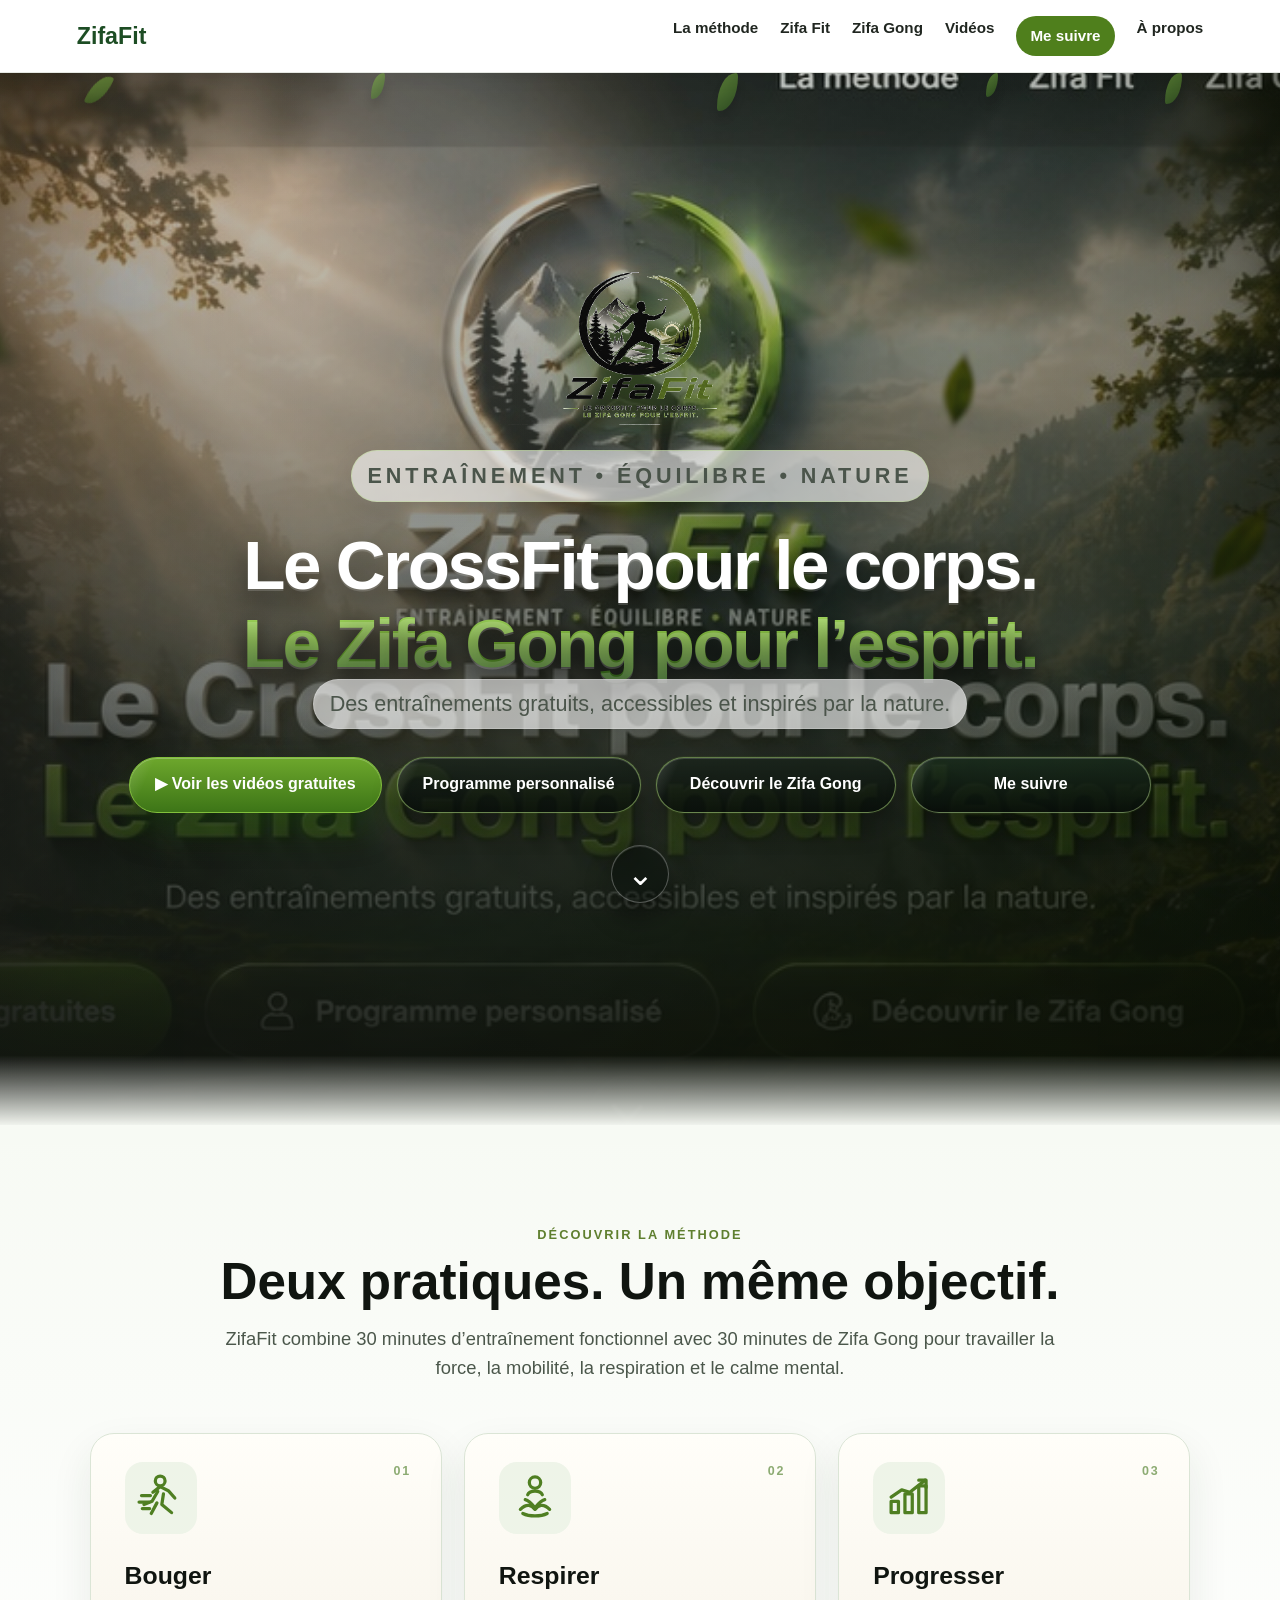
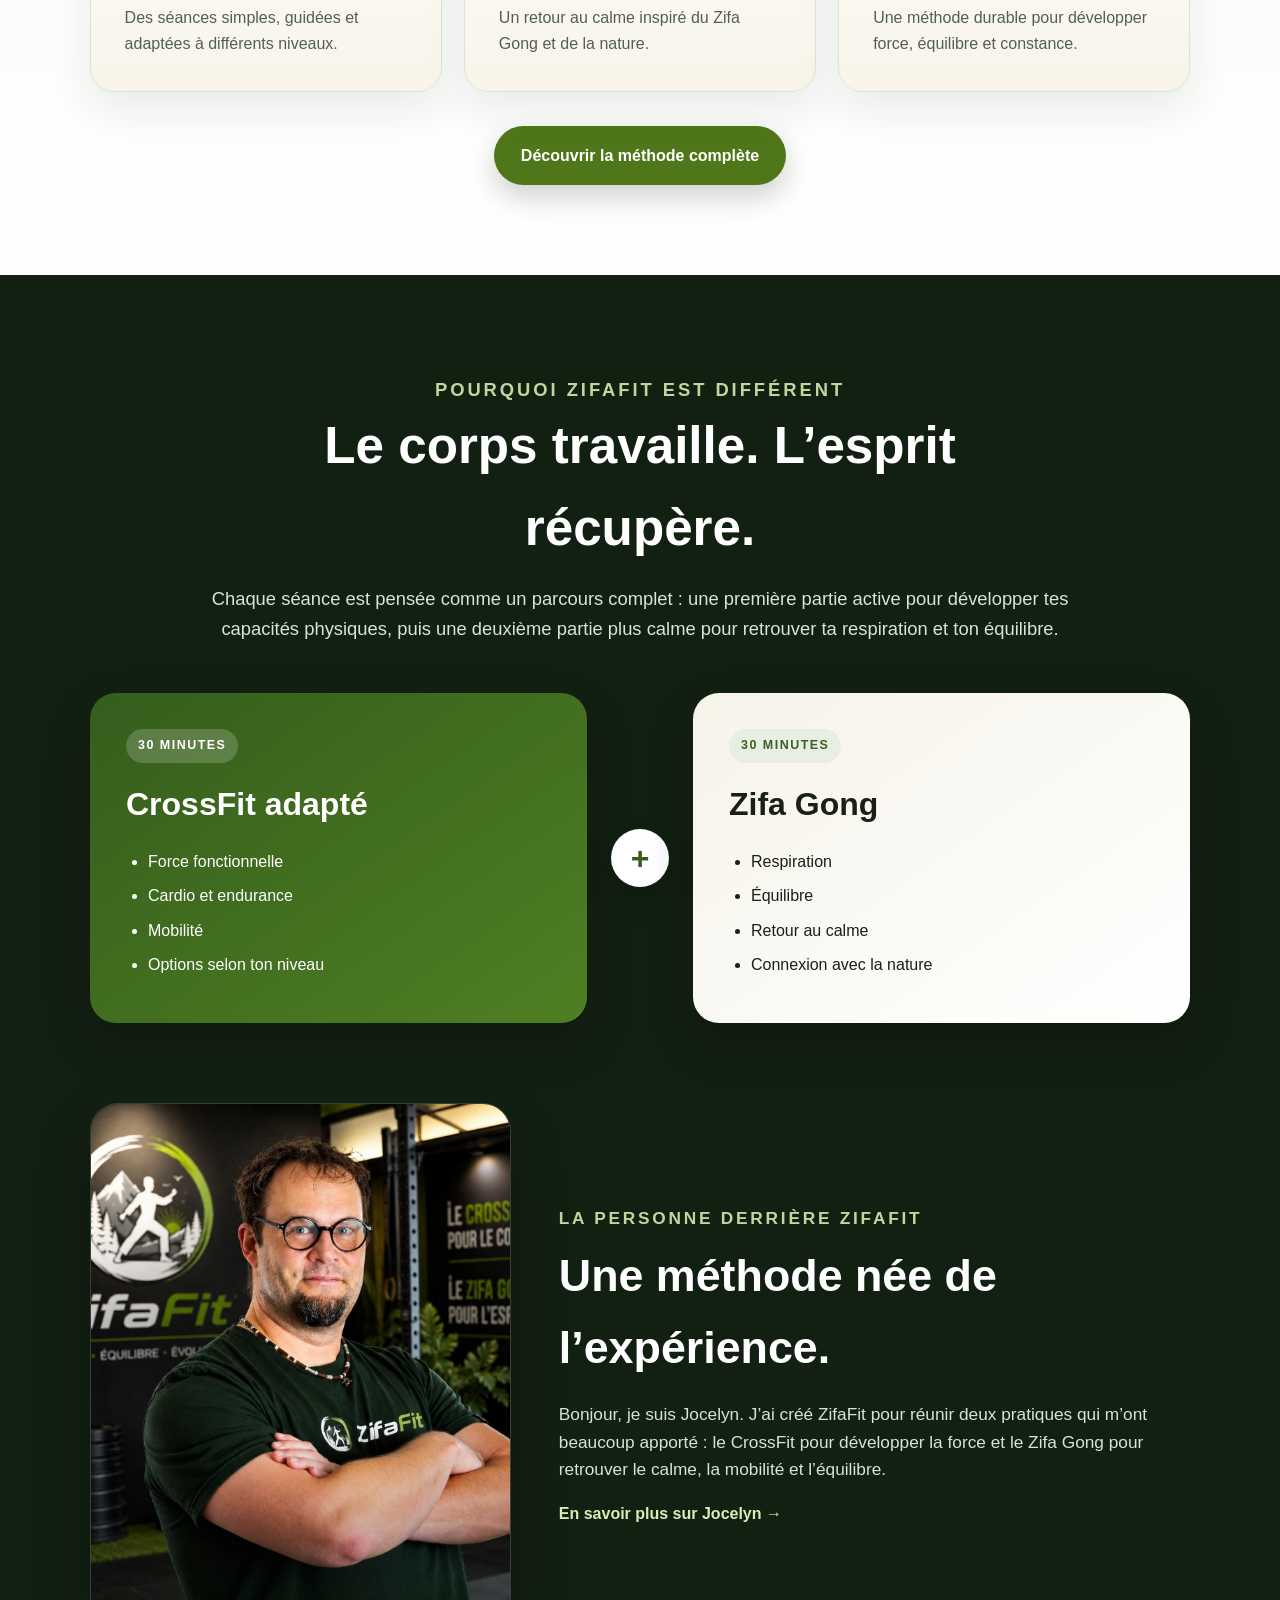
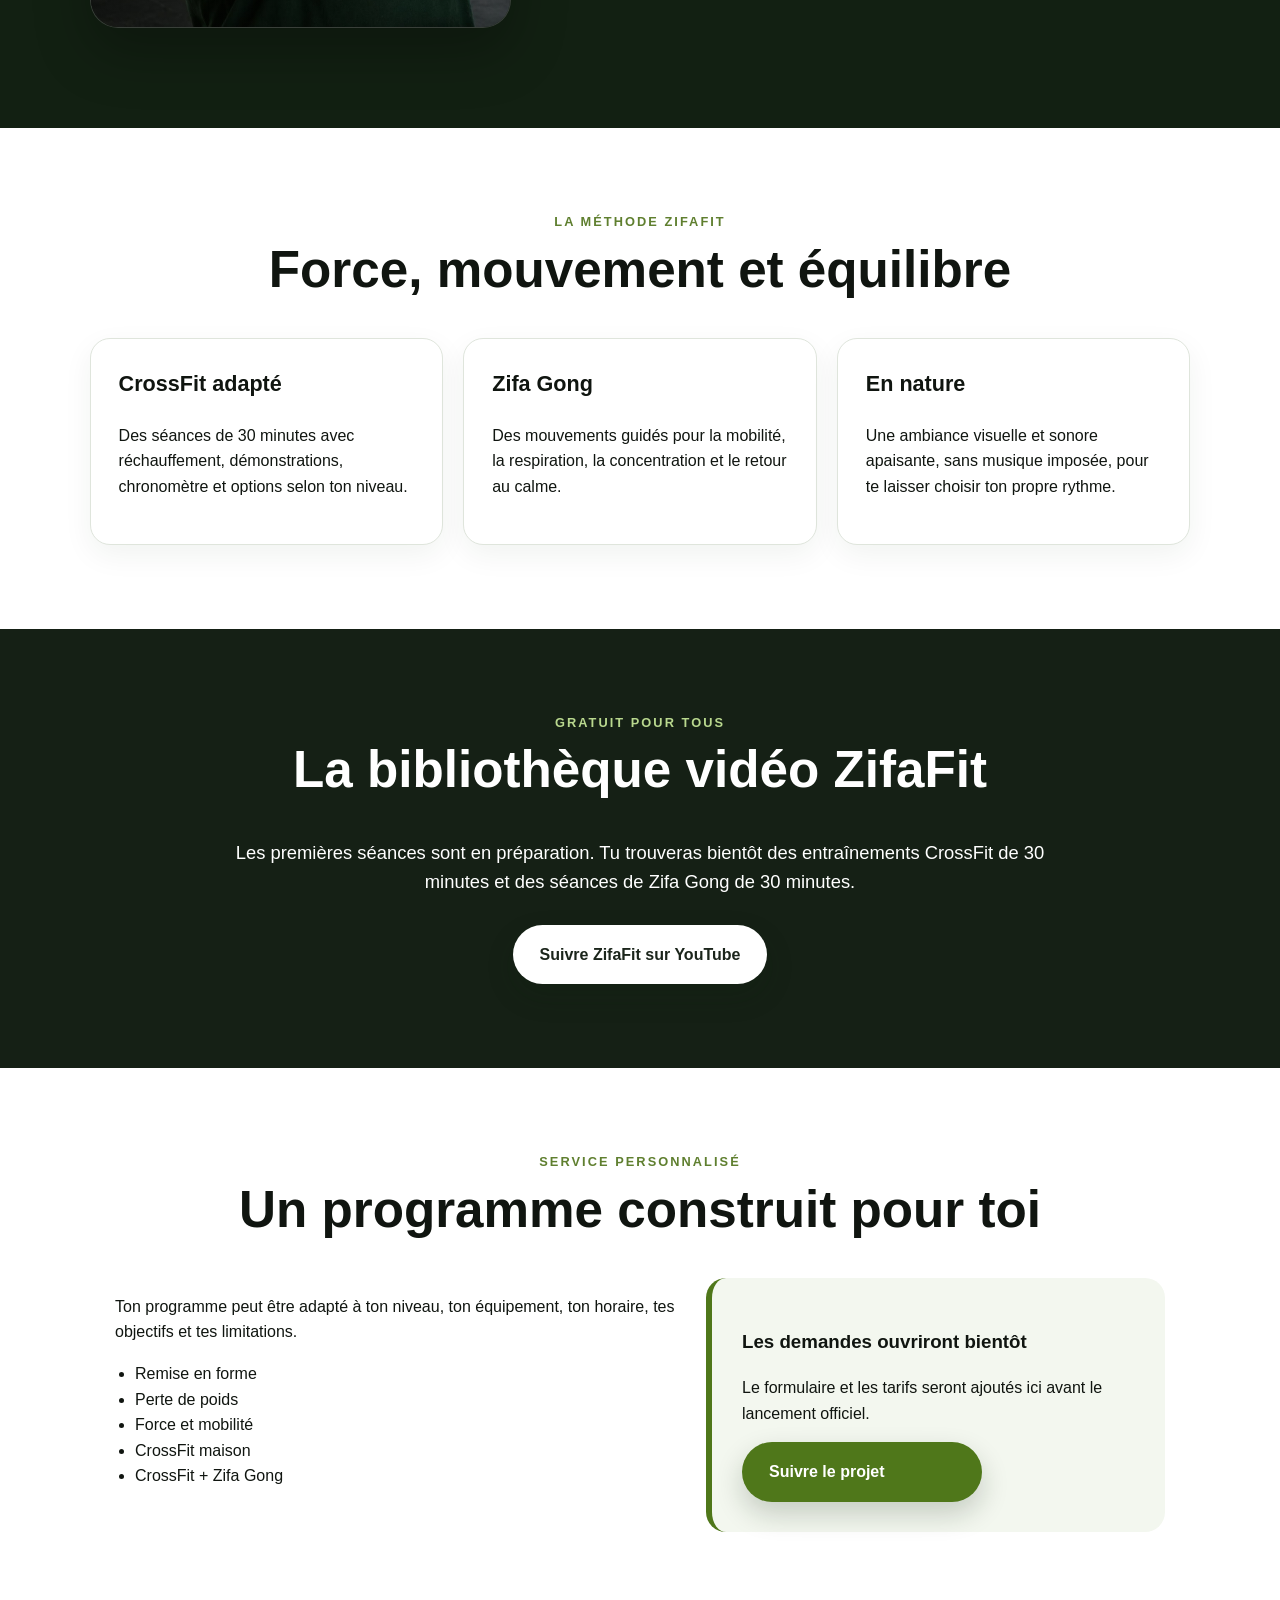
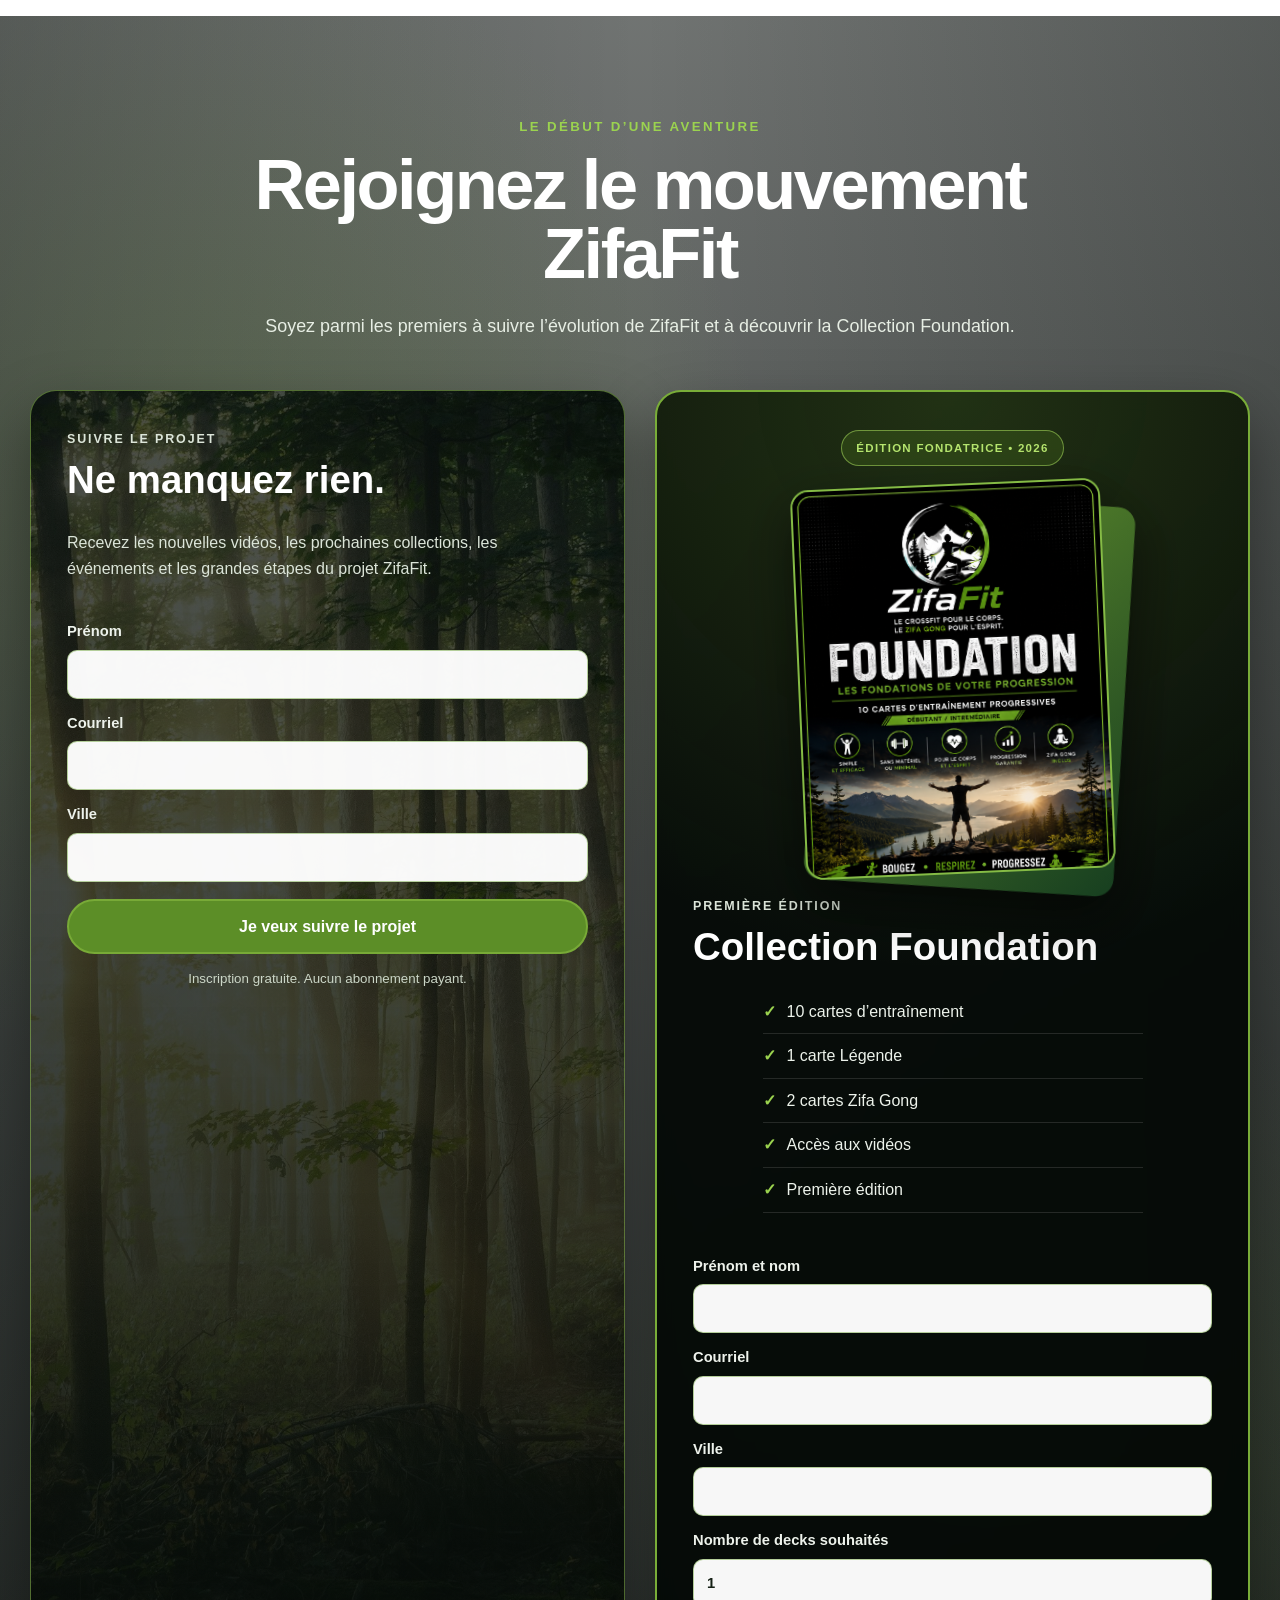
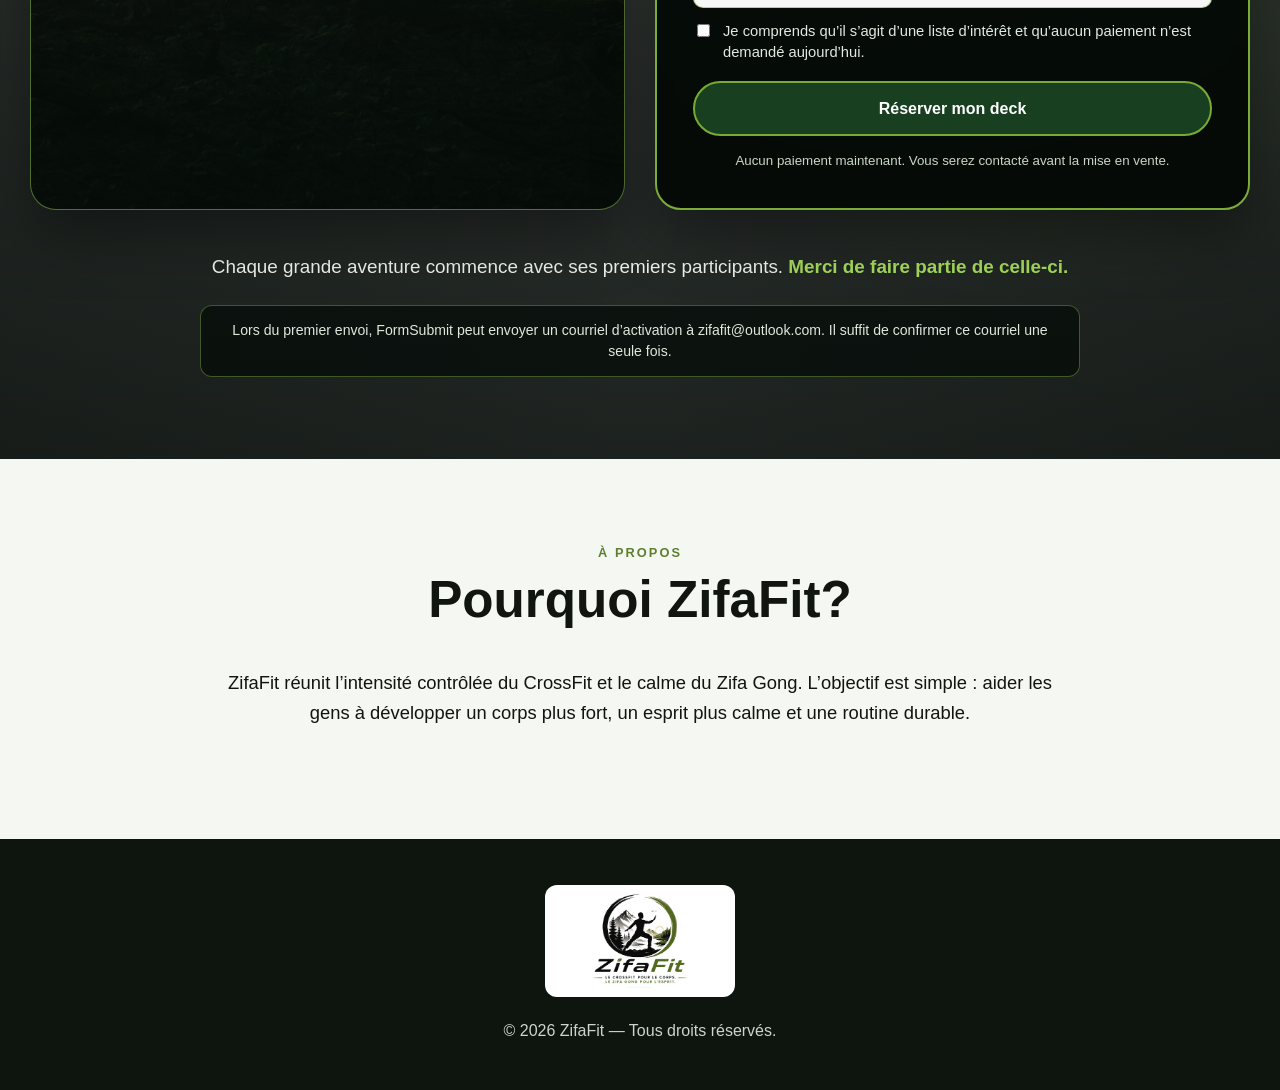
==== index.html @ 70631101 "Add files via upload" ====
<!doctype html>
<html lang="fr">
<head>
  <meta charset="utf-8">
  <meta name="viewport" content="width=device-width, initial-scale=1">
  <meta name="description" content="ZifaFit – Le CrossFit pour le corps. Le Zifa Gong pour l’esprit.">
  <title>ZifaFit</title>
  <link rel="stylesheet" href="style.css">
  <link rel="stylesheet" href="zifafit-interest.css">
  <link rel="stylesheet" href="premium-home.css">

  <!-- Google tag (gtag.js) -->
  <script async src="https://www.googletagmanager.com/gtag/js?id=G-3ENFRR55ED"></script>
  <script>
    window.dataLayer = window.dataLayer || [];
    function gtag(){dataLayer.push(arguments);}
    gtag('js', new Date());
    gtag('config', 'G-3ENFRR55ED');
  </script>
</head>

<body>
  <header class="site-header">
    <a class="brand" href="#accueil" aria-label="Accueil ZifaFit">ZifaFit</a>

    <nav aria-label="Navigation principale">
      <a href="methode.html">La méthode</a>
      <a href="collection-fondation.html">Zifa Fit</a>
      <a href="zifa-gong.html">Zifa Gong</a>
      <a href="#videos">Vidéos</a>
      <a href="#interet">Me suivre</a>
      <a href="#apropos">À propos</a>
    </nav>
  </header>

  <main>
    <section class="hero premium-hero" id="accueil">
      <div class="premium-hero-bg" aria-hidden="true"></div>
      <div class="premium-hero-vignette" aria-hidden="true"></div>

      <div class="premium-leaves" aria-hidden="true">
        <span class="leaf leaf-1"></span>
        <span class="leaf leaf-2"></span>
        <span class="leaf leaf-3"></span>
        <span class="leaf leaf-4"></span>
        <span class="leaf leaf-5"></span>
      </div>

      <div class="hero-content premium-hero-content">
        <div class="premium-logo-wrap">
          <img class="hero-logo premium-logo" src="logo.png" alt="Logo ZifaFit">
        </div>

        <p class="premium-kicker">ENTRAÎNEMENT • ÉQUILIBRE • NATURE</p>

        <h1 class="premium-title">
          <span>Le CrossFit pour le corps.</span>
          <span>Le Zifa Gong pour l’esprit.</span>
        </h1>

        <p class="hero-intro premium-intro">
          Des entraînements gratuits, accessibles et inspirés par la nature.
        </p>

        <div class="actions premium-home-actions">
          <a class="button primary premium-button premium-button-main"
             href="https://www.youtube.com/@Zifafit"
             target="_blank"
             rel="noopener">
            ▶ Voir les vidéos gratuites
          </a>

          <a class="button secondary premium-button"
             href="programme-personnalise.html">
            Programme personnalisé
          </a>

          <a class="button secondary premium-button"
             href="zifa-gong.html">
            Découvrir le Zifa Gong
          </a>

          <a class="button premium-button premium-button-follow"
             href="#interet">
            Me suivre
          </a>
        </div>

        <a class="scroll-cue premium-scroll" href="#interet" aria-label="Descendre vers la section suivante">⌄</a>
      </div>
    </section>

    <section class="discover" id="decouvrir">
      <div class="section-transition" aria-hidden="true"></div>

      <div class="discover-copy">
        <p class="eyebrow">Découvrir la méthode</p>
        <h2>Deux pratiques. Un même objectif.</h2>
        <p>ZifaFit combine 30 minutes d’entraînement fonctionnel avec 30 minutes de Zifa Gong pour travailler la force, la mobilité, la respiration et le calme mental.</p>
      </div>

      <div class="discover-grid">
        <article class="discover-card">
          <div class="card-icon" aria-hidden="true">
            <svg viewBox="0 0 64 64" role="img">
              <circle cx="31" cy="11" r="6"></circle>
              <path d="M22 25l9-7 10 5 8 9"></path>
              <path d="M28 24l-7 12-10 4"></path>
              <path d="M35 27l-2 13 12 10"></path>
              <path d="M27 38l-7 13"></path>
              <path d="M8 29h11M5 37h12M9 45h9"></path>
            </svg>
          </div>
          <span class="number">01</span>
          <h3>Bouger</h3>
          <p>Des séances simples, guidées et adaptées à différents niveaux.</p>
        </article>

        <article class="discover-card">
          <div class="card-icon" aria-hidden="true">
            <svg viewBox="0 0 64 64" role="img">
              <circle cx="32" cy="13" r="7"></circle>
              <path d="M23 28c2-6 16-6 18 0"></path>
              <path d="M20 34c4 1 8 5 12 10 4-5 8-9 12-10"></path>
              <path d="M14 46c8-8 14-5 18 0 4-5 10-8 18 0"></path>
              <path d="M17 51c8 4 22 4 30 0"></path>
            </svg>
          </div>
          <span class="number">02</span>
          <h3>Respirer</h3>
          <p>Un retour au calme inspiré du Zifa Gong et de la nature.</p>
        </article>

        <article class="discover-card">
          <div class="card-icon" aria-hidden="true">
            <svg viewBox="0 0 64 64" role="img">
              <path d="M10 50h9V36h-9zM27 50h9V27h-9zM44 50h9V17h-9z"></path>
              <path d="M10 31l13-9 10 3 19-15"></path>
              <path d="M44 10h9v9"></path>
            </svg>
          </div>
          <span class="number">03</span>
          <h3>Progresser</h3>
          <p>Une méthode durable pour développer force, équilibre et constance.</p>
        </article>
      </div>

      <div class="discover-action">
        <a class="button primary" href="methode.html">Découvrir la méthode complète</a>
      </div>
    </section>

    <section class="split-method" id="methode">
      <div class="split-copy">
        <p class="eyebrow">Pourquoi ZifaFit est différent</p>
        <h2>Le corps travaille. L’esprit récupère.</h2>
        <p>Chaque séance est pensée comme un parcours complet : une première partie active pour développer tes capacités physiques, puis une deuxième partie plus calme pour retrouver ta respiration et ton équilibre.</p>
      </div>

      <div class="split-grid">
        <article class="method-panel active-panel">
          <div class="panel-label">30 minutes</div>
          <h3>CrossFit adapté</h3>
          <ul>
            <li>Force fonctionnelle</li>
            <li>Cardio et endurance</li>
            <li>Mobilité</li>
            <li>Options selon ton niveau</li>
          </ul>
        </article>

        <div class="plus-sign" aria-hidden="true">+</div>

        <article class="method-panel calm-panel">
          <div class="panel-label">30 minutes</div>
          <h3>Zifa Gong</h3>
          <ul>
            <li>Respiration</li>
            <li>Équilibre</li>
            <li>Retour au calme</li>
            <li>Connexion avec la nature</li>
          </ul>
        </article>
      </div>

      <div class="coach-block">
        <div class="coach-photo-wrap">
          <img src="jocelyn-zifafit.jpg" alt="Jocelyn, fondateur de ZifaFit" class="coach-photo">
        </div>

        <div class="coach-copy">
          <p class="eyebrow">La personne derrière ZifaFit</p>
          <h2>Une méthode née de l’expérience.</h2>
          <p>Bonjour, je suis Jocelyn. J’ai créé ZifaFit pour réunir deux pratiques qui m’ont beaucoup apporté : le CrossFit pour développer la force et le Zifa Gong pour retrouver le calme, la mobilité et l’équilibre.</p>
          <a class="text-link" href="#apropos">En savoir plus sur Jocelyn →</a>
        </div>
      </div>
    </section>

    <section class="section">
      <div class="section-heading">
        <p class="eyebrow">La méthode ZifaFit</p>
        <h2>Force, mouvement et équilibre</h2>
      </div>

      <div class="cards">
        <article class="card">
          <h3>CrossFit adapté</h3>
          <p>Des séances de 30 minutes avec réchauffement, démonstrations, chronomètre et options selon ton niveau.</p>
        </article>

        <article class="card">
          <h3>Zifa Gong</h3>
          <p>Des mouvements guidés pour la mobilité, la respiration, la concentration et le retour au calme.</p>
        </article>

        <article class="card">
          <h3>En nature</h3>
          <p>Une ambiance visuelle et sonore apaisante, sans musique imposée, pour te laisser choisir ton propre rythme.</p>
        </article>
      </div>
    </section>

    <section class="section dark" id="videos">
      <div class="section-heading">
        <p class="eyebrow">Gratuit pour tous</p>
        <h2>La bibliothèque vidéo ZifaFit</h2>
      </div>

      <p class="wide-copy">Les premières séances sont en préparation. Tu trouveras bientôt des entraînements CrossFit de 30 minutes et des séances de Zifa Gong de 30 minutes.</p>
      <a class="button light" href="https://www.youtube.com/@Zifafit" target="_blank" rel="noopener">Suivre ZifaFit sur YouTube</a>
    </section>

    <section class="section" id="programmes">
      <div class="section-heading">
        <p class="eyebrow">Service personnalisé</p>
        <h2>Un programme construit pour toi</h2>
      </div>

      <div class="program-grid">
        <div>
          <p>Ton programme peut être adapté à ton niveau, ton équipement, ton horaire, tes objectifs et tes limitations.</p>
          <ul>
            <li>Remise en forme</li>
            <li>Perte de poids</li>
            <li>Force et mobilité</li>
            <li>CrossFit maison</li>
            <li>CrossFit + Zifa Gong</li>
          </ul>
        </div>

        <div class="contact-box">
          <h3>Les demandes ouvriront bientôt</h3>
          <p>Le formulaire et les tarifs seront ajoutés ici avant le lancement officiel.</p>
          <a class="button primary" href="#interet">Suivre le projet</a>
        </div>
      </div>
    </section>

    <section class="interest-section launch-section" id="interet">
      <div class="launch-overlay" aria-hidden="true"></div>

      <div class="interest-container launch-container">
        <p class="interest-kicker">LE DÉBUT D’UNE AVENTURE</p>
        <h2>Rejoignez le mouvement ZifaFit</h2>
        <p class="interest-intro">
          Soyez parmi les premiers à suivre l’évolution de ZifaFit et à découvrir
          la Collection Foundation.
        </p>

        <div class="interest-grid launch-grid">
          <article class="interest-card launch-card follow-card">
            <p class="launch-label">SUIVRE LE PROJET</p>
            <h3>Ne manquez rien.</h3>
            <p>
              Recevez les nouvelles vidéos, les prochaines collections,
              les événements et les grandes étapes du projet ZifaFit.
            </p>

            <form action="https://formsubmit.co/zifafit@outlook.com" method="POST" class="interest-form">
              <input type="hidden" name="_subject" value="Nouvelle personne intéressée par ZifaFit">
              <input type="hidden" name="_template" value="table">
              <input type="hidden" name="_captcha" value="false">
              <input type="hidden" name="Demande" value="Suivre le projet ZifaFit">

              <label>
                Prénom
                <input type="text" name="Prénom" required autocomplete="given-name">
              </label>

              <label>
                Courriel
                <input type="email" name="Courriel" required autocomplete="email">
              </label>

              <label>
                Ville
                <input type="text" name="Ville" autocomplete="address-level2">
              </label>

              <button type="submit" class="interest-submit">Je veux suivre le projet</button>
            </form>

            <small>Inscription gratuite. Aucun abonnement payant.</small>
          </article>

          <article class="interest-card launch-card deck-card">
            <div class="founder-badge">ÉDITION FONDATRICE • 2026</div>

            <div class="deck-visual" aria-hidden="true">
              <img src="foundation-cover.png" alt="">
            </div>

            <p class="edition-label">PREMIÈRE ÉDITION</p>
            <h3>Collection Foundation</h3>

            <ul class="deck-list">
              <li>10 cartes d’entraînement</li>
              <li>1 carte Légende</li>
              <li>2 cartes Zifa Gong</li>
              <li>Accès aux vidéos</li>
              <li>Première édition</li>
            </ul>

            <form action="https://formsubmit.co/zifafit@outlook.com" method="POST" class="interest-form">
              <input type="hidden" name="_subject" value="Nouvelle réservation d'intérêt — Deck ZifaFit Foundation">
              <input type="hidden" name="_template" value="table">
              <input type="hidden" name="_captcha" value="false">
              <input type="hidden" name="Demande" value="Réserver le premier deck ZifaFit Foundation">

              <label>
                Prénom et nom
                <input type="text" name="Nom" required autocomplete="name">
              </label>

              <label>
                Courriel
                <input type="email" name="Courriel" required autocomplete="email">
              </label>

              <label>
                Ville
                <input type="text" name="Ville" required autocomplete="address-level2">
              </label>

              <label>
                Nombre de decks souhaités
                <input type="number" name="Quantité souhaitée" min="1" max="20" value="1" required>
              </label>

              <label class="consent-line">
                <input type="checkbox" name="Confirmation" value="Liste d’intérêt sans paiement" required>
                <span>Je comprends qu’il s’agit d’une liste d’intérêt et qu’aucun paiement n’est demandé aujourd’hui.</span>
              </label>

              <button type="submit" class="interest-submit deck-submit">Réserver mon deck</button>
            </form>

            <small>Aucun paiement maintenant. Vous serez contacté avant la mise en vente.</small>
          </article>
        </div>

        <p class="launch-closing">
          Chaque grande aventure commence avec ses premiers participants.
          <strong>Merci de faire partie de celle-ci.</strong>
        </p>

        <p class="form-note">
          Lors du premier envoi, FormSubmit peut envoyer un courriel d’activation à
          zifafit@outlook.com. Il suffit de confirmer ce courriel une seule fois.
        </p>
      </div>
    </section>

    <section class="section soft" id="apropos">
      <div class="section-heading">
        <p class="eyebrow">À propos</p>
        <h2>Pourquoi ZifaFit?</h2>
      </div>

      <p class="wide-copy">ZifaFit réunit l’intensité contrôlée du CrossFit et le calme du Zifa Gong. L’objectif est simple : aider les gens à développer un corps plus fort, un esprit plus calme et une routine durable.</p>
    </section>
  </main>

  <footer>
    <img src="logo.png" alt="" class="footer-logo">
    <p>© 2026 ZifaFit — Tous droits réservés.</p>
  </footer>
  <script src="premium-home.js"></script>
</body>
</html>
---- style.css ----
*{box-sizing:border-box}html{scroll-behavior:smooth}body{margin:0;font-family:Arial,Helvetica,sans-serif;color:#101510;background:#fff;line-height:1.6}.site-header{position:sticky;top:0;z-index:10;display:flex;justify-content:space-between;align-items:center;padding:16px 6vw;background:rgba(255,255,255,.96);border-bottom:1px solid #e5e8e3}.brand{font-size:1.45rem;font-weight:800;color:#1d4d24;text-decoration:none}.site-header nav{display:flex;gap:22px}.site-header nav a{color:#202620;text-decoration:none;font-weight:700;font-size:.95rem}.hero{position:relative;isolation:isolate;overflow:hidden;min-height:84vh;display:flex;flex-direction:column;align-items:center;justify-content:center;text-align:center;padding:72px 20px;background-image:linear-gradient(rgba(255,255,255,.38),rgba(255,255,255,.46)),url('forest-bg.jpg');background-size:cover;background-position:center;background-attachment:fixed}.hero-logo{width:min(420px,72vw);height:auto;display:block;filter:drop-shadow(0 14px 28px rgba(0,0,0,.24));position:relative;z-index:2}.hero h1{font-size:clamp(2rem,5vw,4.6rem);line-height:1.08;margin:18px 0 10px;max-width:1050px}.hero h1 span{color:#4f771a}.hero p{font-size:clamp(1rem,2vw,1.35rem);margin:0 0 28px;color:#4b554b}.actions{display:flex;gap:14px;flex-wrap:wrap;justify-content:center}.button{display:inline-block;padding:14px 22px;border-radius:999px;text-decoration:none;font-weight:800;border:2px solid transparent;transition:.2s transform,.2s opacity}.button:hover{transform:translateY(-2px)}.primary{background:#4f771a;color:white}.secondary{border-color:#1d4d24;color:#1d4d24;background:white}.light{background:white;color:#1b251b}.section{padding:84px 7vw}.section-heading{text-align:center;max-width:850px;margin:0 auto 38px}.eyebrow{text-transform:uppercase;letter-spacing:.16em;font-size:.8rem;font-weight:900;color:#5f7f2f;margin:0 0 8px}.section h2{font-size:clamp(2rem,4vw,3.2rem);line-height:1.15;margin:0}.cards{display:grid;grid-template-columns:repeat(3,1fr);gap:20px;max-width:1150px;margin:0 auto}.card{padding:28px;border:1px solid #dfe5dc;border-radius:20px;background:white;box-shadow:0 10px 30px rgba(25,45,25,.06)}.card h3{margin-top:0;font-size:1.35rem}.dark{background:#152015;color:white;text-align:center}.dark .eyebrow{color:#b9d88e}.wide-copy{max-width:850px;margin:0 auto 28px;font-size:1.15rem;text-align:center}.program-grid{display:grid;grid-template-columns:1.1fr .9fr;gap:30px;max-width:1050px;margin:0 auto;align-items:start}.program-grid ul{padding-left:20px}.contact-box{padding:30px;background:#f3f7ef;border-radius:20px;border-left:6px solid #4f771a}.soft{background:#f5f8f2}footer{text-align:center;padding:46px 20px;background:#0e150e;color:white}.footer-logo{width:190px;background:white;border-radius:12px;padding:5px}footer p{margin:14px 0 0;color:#ccd5cc}@media(max-width:800px){.site-header{align-items:flex-start}.site-header nav{display:none}.cards,.program-grid{grid-template-columns:1fr}.section{padding:64px 22px}.hero{min-height:auto;padding-top:45px}.hero-logo{width:min(420px,72vw);height:auto;display:block;filter:drop-shadow(0 14px 28px rgba(0,0,0,.24));position:relative;z-index:2}}
.hero h1,.hero p,.actions{position:relative;z-index:1}
.hero h1{text-shadow:0 2px 14px rgba(255,255,255,.9)}
.hero p{background:rgba(255,255,255,.48);padding:8px 16px;border-radius:999px}
@media(max-width:800px){.hero{background-attachment:scroll;background-position:58% center}}

.hero::before{
  content:"";
  position:absolute;
  inset:-12%;
  z-index:-1;
  background:
    radial-gradient(circle at 28% 28%, rgba(255,255,255,.18), transparent 30%),
    linear-gradient(115deg, rgba(255,255,255,.08), rgba(79,119,26,.10));
  animation:mistDrift 18s ease-in-out infinite alternate;
  pointer-events:none;
}
.hero::after{
  content:"";
  position:absolute;
  inset:0;
  z-index:-1;
  background:linear-gradient(180deg,rgba(0,0,0,.03),rgba(0,0,0,.08));
  pointer-events:none;
}
@keyframes mistDrift{
  from{transform:translate3d(-1.5%,-1%,0) scale(1.02);opacity:.65}
  to{transform:translate3d(1.5%,1%,0) scale(1.06);opacity:.9}
}
.hero h1{
  text-shadow:0 3px 18px rgba(255,255,255,.95),0 2px 4px rgba(0,0,0,.12);
}
.hero p{
  background:rgba(255,255,255,.62);
  box-shadow:0 10px 30px rgba(0,0,0,.10);
  backdrop-filter:blur(5px);
}
.button{
  box-shadow:0 10px 24px rgba(20,40,20,.16);
}
.button:hover{
  transform:translateY(-3px) scale(1.025);
  box-shadow:0 14px 30px rgba(20,40,20,.22);
}
.site-header{
  box-shadow:0 4px 18px rgba(15,30,15,.06);
}
@media (prefers-reduced-motion: reduce){
  .hero::before{animation:none}
  .button{transition:none}
}
@media(max-width:800px){
  .hero{background-attachment:scroll;background-position:58% center}
  .hero-logo{width:min(360px,80vw)}
}


/* --- v4 polish --- */
.hero{
  background-image:
    linear-gradient(rgba(255,255,255,.18),rgba(255,255,255,.28)),
    url('forest-bg.jpg') !important;
}
.hero-logo{
  background:transparent !important;
  border:none !important;
  box-shadow:none !important;
  padding:0 !important;
  filter:drop-shadow(0 12px 25px rgba(0,0,0,.28));
}
.hero h1{
  text-shadow:0 4px 12px rgba(255,255,255,.55),0 2px 10px rgba(0,0,0,.25);
}

.hero-logo{
  background:none !important;
  background-color:transparent !important;
  border:0 !important;
  outline:0 !important;
  box-shadow:none !important;
  padding:0 !important;
  border-radius:0 !important;
}

/* ===== ZifaFit accueil v6 ===== */
.hero{
  position:relative;
  min-height:calc(100vh - 64px);
  overflow:hidden;
  display:grid;
  place-items:center;
  padding:72px 20px;
  background:#172015;
}
.hero-bg{
  position:absolute;
  inset:-5%;
  background:
    linear-gradient(90deg,rgba(255,255,255,.16),rgba(255,255,255,.30)),
    url("forest-bg.jpg") center/cover no-repeat;
  transform:scale(1.04);
  animation:heroZoom 22s ease-in-out infinite alternate;
}
.hero-bg::after{
  content:"";
  position:absolute;
  inset:0;
  background:linear-gradient(180deg,rgba(9,18,9,.05),rgba(9,18,9,.18));
}
.hero-content{
  position:relative;
  z-index:2;
  width:min(1120px,94vw);
  text-align:center;
  animation:contentIn .9s ease-out both;
}
.hero-logo{
  width:min(390px,70vw);
  margin:0 auto 12px;
  filter:drop-shadow(0 12px 28px rgba(0,0,0,.32));
}
.hero-kicker{
  display:inline-block;
  margin:0 0 14px;
  padding:7px 14px;
  border-radius:999px;
  background:rgba(255,255,255,.74);
  color:#2f5d1d;
  font-size:.82rem;
  font-weight:900;
  letter-spacing:.17em;
  text-transform:uppercase;
  backdrop-filter:blur(7px);
}
.hero h1{
  margin:0 auto;
  max-width:1080px;
  color:#0d130d;
  font-size:clamp(2.6rem,5.4vw,5.2rem);
  line-height:1.03;
  letter-spacing:-.035em;
  text-shadow:0 3px 16px rgba(255,255,255,.72);
}
.hero h1 span{color:#4f7f22}
.hero-intro{
  display:inline-block;
  margin:22px auto 28px;
  padding:10px 19px;
  border-radius:999px;
  color:#334033;
  background:rgba(255,255,255,.78);
  box-shadow:0 12px 30px rgba(0,0,0,.12);
  backdrop-filter:blur(7px);
  font-size:clamp(1rem,1.6vw,1.25rem);
}
.actions{gap:16px}
.button{
  min-width:240px;
  padding:15px 25px;
  border-radius:999px;
  box-shadow:0 12px 28px rgba(15,35,15,.20);
}
.button:hover{
  transform:translateY(-4px) scale(1.025);
  box-shadow:0 18px 38px rgba(15,35,15,.26);
}
.scroll-cue{
  display:inline-grid;
  place-items:center;
  width:48px;
  height:48px;
  margin-top:32px;
  border-radius:50%;
  color:#fff;
  text-decoration:none;
  font-size:2rem;
  background:rgba(20,45,20,.35);
  border:1px solid rgba(255,255,255,.55);
  backdrop-filter:blur(8px);
  animation:bounce 2s ease-in-out infinite;
}
.discover{
  padding:88px 7vw;
  background:linear-gradient(180deg,#fff,#f3f7ef);
}
.discover-copy{
  max-width:830px;
  margin:0 auto 44px;
  text-align:center;
}
.discover-copy h2{
  margin:0 0 14px;
  font-size:clamp(2rem,4vw,3.5rem);
  line-height:1.1;
}
.discover-copy p:last-child{
  margin:0;
  font-size:1.15rem;
  color:#4b574b;
}
.discover-grid{
  display:grid;
  grid-template-columns:repeat(3,1fr);
  gap:20px;
  max-width:1120px;
  margin:0 auto;
}
.discover-card{
  position:relative;
  padding:30px;
  border:1px solid #dce6d7;
  border-radius:22px;
  background:rgba(255,255,255,.88);
  box-shadow:0 16px 38px rgba(28,55,28,.08);
}
.discover-card .number{
  display:block;
  margin-bottom:26px;
  color:#7a9e58;
  font-size:.82rem;
  font-weight:900;
  letter-spacing:.14em;
}
.discover-card h3{
  margin:0 0 8px;
  font-size:1.45rem;
}
.discover-card p{
  margin:0;
  color:#566056;
}
@keyframes heroZoom{
  from{transform:scale(1.04) translate3d(-.5%,0,0)}
  to{transform:scale(1.11) translate3d(.5%,-.5%,0)}
}
@keyframes contentIn{
  from{opacity:0;transform:translateY(18px)}
  to{opacity:1;transform:translateY(0)}
}
@keyframes bounce{
  0%,100%{transform:translateY(0)}
  50%{transform:translateY(7px)}
}
@media(max-width:800px){
  .hero{min-height:auto;padding:58px 18px 48px}
  .hero-bg{animation:none;background-position:58% center}
  .hero-logo{width:min(330px,78vw)}
  .hero h1{font-size:clamp(2.3rem,11vw,4rem)}
  .hero-intro{border-radius:18px}
  .button{width:100%;min-width:0}
  .discover{padding:66px 22px}
  .discover-grid{grid-template-columns:1fr}
}
@media(prefers-reduced-motion:reduce){
  .hero-bg,.hero-content,.scroll-cue{animation:none}
}

/* ===== ZifaFit sections v7 ===== */
.discover{
  position:relative;
  padding:100px 7vw 90px;
  background:linear-gradient(180deg,#f7faf4 0%,#ffffff 100%);
}
.section-transition{
  position:absolute;
  top:-70px;
  left:0;
  width:100%;
  height:90px;
  background:linear-gradient(180deg,rgba(247,250,244,0),#f7faf4 80%);
  pointer-events:none;
}
.discover-copy{
  max-width:850px;
  margin:0 auto 50px;
  text-align:center;
}
.discover-grid{
  display:grid;
  grid-template-columns:repeat(3,1fr);
  gap:22px;
  max-width:1120px;
  margin:0 auto;
}
.discover-card{
  position:relative;
  min-height:250px;
  padding:34px;
  border:1px solid #dbe5d6;
  border-radius:24px;
  background:linear-gradient(180deg,#fffef9,#f8f4ea);
  box-shadow:0 18px 42px rgba(28,55,28,.09);
  transition:transform .25s ease,box-shadow .25s ease,border-color .25s ease;
}
.discover-card:hover{
  transform:translateY(-8px);
  box-shadow:0 24px 50px rgba(28,55,28,.14);
  border-color:#b8ccb0;
}
.card-icon{
  display:grid;
  place-items:center;
  width:54px;
  height:54px;
  margin-bottom:22px;
  border-radius:16px;
  background:#4f7f22;
  color:#fff;
  font-size:1.5rem;
  font-weight:900;
  box-shadow:0 10px 22px rgba(79,127,34,.25);
}
.discover-card .number{
  position:absolute;
  top:28px;
  right:30px;
  color:#8cab72;
  font-size:.78rem;
  font-weight:900;
  letter-spacing:.14em;
}
.discover-card h3{
  margin:0 0 10px;
  font-size:1.55rem;
}
.discover-card p{
  margin:0;
  color:#526052;
}
.discover-action{
  margin-top:34px;
  text-align:center;
}
.split-method{
  padding:100px 7vw;
  background:#122012;
  color:#fff;
}
.split-copy{
  max-width:860px;
  margin:0 auto 50px;
  text-align:center;
}
.split-copy .eyebrow{color:#bdd89f}
.split-copy h2{
  margin:0 0 16px;
  font-size:clamp(2.2rem,4vw,3.8rem);
}
.split-copy p{
  margin:0;
  color:#d9e3d9;
  font-size:1.15rem;
}
.split-grid{
  display:grid;
  grid-template-columns:1fr auto 1fr;
  align-items:stretch;
  gap:24px;
  max-width:1100px;
  margin:0 auto 80px;
}
.method-panel{
  padding:36px;
  border-radius:26px;
  box-shadow:0 20px 50px rgba(0,0,0,.22);
}
.active-panel{
  background:linear-gradient(145deg,#355d1d,#4f7f22);
}
.calm-panel{
  background:linear-gradient(145deg,#f6f3e9,#ffffff);
  color:#182018;
}
.panel-label{
  display:inline-block;
  margin-bottom:16px;
  padding:7px 12px;
  border-radius:999px;
  background:rgba(255,255,255,.18);
  font-size:.78rem;
  font-weight:900;
  letter-spacing:.12em;
  text-transform:uppercase;
}
.calm-panel .panel-label{
  background:#e8efe2;
  color:#3b5f28;
}
.method-panel h3{
  margin:0 0 18px;
  font-size:2rem;
}
.method-panel ul{
  margin:0;
  padding-left:22px;
}
.method-panel li{margin:9px 0}
.plus-sign{
  display:grid;
  place-items:center;
  align-self:center;
  width:58px;
  height:58px;
  border-radius:50%;
  background:#fff;
  color:#355d1d;
  font-size:2rem;
  font-weight:900;
  box-shadow:0 12px 30px rgba(0,0,0,.18);
}
.coach-block{
  display:grid;
  grid-template-columns:.8fr 1.2fr;
  gap:48px;
  align-items:center;
  max-width:1100px;
  margin:0 auto;
}
.coach-placeholder{
  min-height:420px;
  display:grid;
  place-items:center;
  border-radius:28px;
  background:
    linear-gradient(rgba(255,255,255,.1),rgba(255,255,255,.1)),
    url("forest-bg.jpg") center/cover no-repeat;
  border:1px solid rgba(255,255,255,.2);
  box-shadow:0 24px 55px rgba(0,0,0,.25);
}
.coach-placeholder span{
  padding:15px 18px;
  border-radius:16px;
  background:rgba(10,20,10,.66);
  color:#fff;
  text-align:center;
  font-weight:800;
  backdrop-filter:blur(7px);
}
.coach-copy .eyebrow{color:#bdd89f}
.coach-copy h2{
  margin:0 0 16px;
  font-size:clamp(2rem,3.5vw,3.4rem);
}
.coach-copy p{
  color:#d8e2d8;
  font-size:1.08rem;
}
.text-link{
  color:#d4efb7;
  text-decoration:none;
  font-weight:900;
}
.text-link:hover{text-decoration:underline}

@media(max-width:900px){
  .discover-grid{grid-template-columns:1fr}
  .split-grid{
    grid-template-columns:1fr;
  }
  .plus-sign{
    justify-self:center;
  }
  .coach-block{
    grid-template-columns:1fr;
  }
  .coach-placeholder{min-height:330px}
}

/* ===== Photo de Jocelyn v8 ===== */
.coach-photo-wrap{
  position:relative;
  min-height:420px;
  border-radius:28px;
  overflow:hidden;
  border:1px solid rgba(255,255,255,.18);
  box-shadow:0 24px 55px rgba(0,0,0,.28);
  background:#0d150d;
}
.coach-photo-wrap::after{
  content:"";
  position:absolute;
  inset:0;
  background:linear-gradient(180deg,transparent 62%,rgba(6,13,6,.30));
  pointer-events:none;
}
.coach-photo{
  display:block;
  width:100%;
  height:100%;
  min-height:420px;
  object-fit:cover;
  object-position:center 34%;
  transition:transform .6s ease;
}
.coach-photo-wrap:hover .coach-photo{
  transform:scale(1.025);
}
.coach-placeholder{
  display:none !important;
}
@media(max-width:900px){
  .coach-photo-wrap,
  .coach-photo{
    min-height:360px;
  }
}
@media(max-width:600px){
  .coach-photo-wrap,
  .coach-photo{
    min-height:320px;
  }
}

/* ===== Icônes des trois cartes v9 ===== */
.card-icon{
  background:#eef4e8 !important;
  color:#4f7f22 !important;
  box-shadow:none !important;
  border-radius:18px !important;
  width:72px !important;
  height:72px !important;
}
.card-icon svg{
  width:52px;
  height:52px;
  fill:none;
  stroke:currentColor;
  stroke-width:4;
  stroke-linecap:round;
  stroke-linejoin:round;
}
.discover-card{
  padding-top:28px;
}

/* ===== Page La méthode ZifaFit ===== */
.method-hero{position:relative;min-height:64vh;display:grid;place-items:center;overflow:hidden;background:#142014;padding:70px 20px}
.method-hero-bg{position:absolute;inset:0;background:linear-gradient(rgba(12,25,12,.38),rgba(12,25,12,.58)),url('forest-bg.jpg') center/cover no-repeat}
.method-hero-content{position:relative;z-index:2;max-width:980px;text-align:center;color:#fff}
.method-hero-content h1{margin:10px 0 18px;font-size:clamp(3rem,7vw,6rem);line-height:1;letter-spacing:-.04em}
.method-hero-content p:last-child{max-width:780px;margin:0 auto;font-size:1.25rem;color:#eef4ea}
.method-story{display:grid;grid-template-columns:.85fr 1.15fr;gap:56px;align-items:center;padding:100px 7vw;background:#fff}
.method-story-photo{border-radius:28px;overflow:hidden;box-shadow:0 24px 55px rgba(20,40,20,.18)}
.method-story-photo img{display:block;width:100%;height:560px;object-fit:cover;object-position:center 32%}
.method-story-copy h2{font-size:clamp(2.2rem,4vw,3.7rem);line-height:1.08;margin:0 0 20px}
.method-story-copy p{font-size:1.1rem;color:#4c584c}
.method-story-copy blockquote{margin:28px 0 0;padding:22px 26px;border-left:6px solid #4f7f22;background:#f3f7ef;border-radius:0 18px 18px 0;font-size:1.18rem;font-weight:800;color:#233523}
.pillars-section{padding:100px 7vw;background:#f4f8f1}
.pillars-grid{display:grid;grid-template-columns:1fr 1fr;gap:26px;max-width:1120px;margin:0 auto}
.pillar-card{padding:38px;border-radius:28px;box-shadow:0 22px 48px rgba(25,50,25,.12)}
.movement-card{background:linear-gradient(145deg,#305a1f,#527f25);color:#fff}
.breathing-card{background:#fff;color:#182018;border:1px solid #dce6d8}
.pillar-icon{width:74px;height:74px;display:grid;place-items:center;border-radius:20px;margin-bottom:22px;background:rgba(255,255,255,.16)}
.breathing-card .pillar-icon{background:#edf4e8;color:#4f7f22}
.pillar-icon svg{width:52px;height:52px;fill:none;stroke:currentColor;stroke-width:4;stroke-linecap:round;stroke-linejoin:round}
.pillar-label{text-transform:uppercase;letter-spacing:.15em;font-weight:900;font-size:.78rem;opacity:.78}
.pillar-card h3{font-size:2.2rem;margin:8px 0 16px}
.pillar-card ul{padding-left:22px}
.pillar-card li{margin:10px 0}
.pillar-note{margin-top:24px;padding:15px 17px;border-radius:16px;background:rgba(255,255,255,.14)}
.breathing-card .pillar-note{background:#f0f5ed}
.flow-section{padding:100px 7vw;background:#132013;color:#fff}
.flow-section .eyebrow{color:#bad69b}
.flow-grid{display:grid;grid-template-columns:repeat(3,1fr);gap:22px;max-width:1120px;margin:0 auto}
.flow-step{padding:32px;border-radius:22px;background:rgba(255,255,255,.07);border:1px solid rgba(255,255,255,.12)}
.flow-step span{font-size:.78rem;font-weight:900;letter-spacing:.14em;color:#bdd99f}
.flow-step h3{font-size:1.7rem;margin:20px 0 8px}
.flow-step p{color:#d8e2d8}
.audience-section{padding:100px 7vw;background:#fff}
.audience-copy{max-width:820px;margin:0 auto 44px;text-align:center}
.audience-copy h2{font-size:clamp(2.2rem,4vw,3.7rem);margin:0 0 15px}
.audience-copy p{font-size:1.12rem;color:#4f5b4f}
.audience-grid{display:grid;grid-template-columns:repeat(3,1fr);gap:22px;max-width:1080px;margin:0 auto}
.audience-grid article{padding:28px;border-radius:20px;background:#f5f8f2;border:1px solid #dfe7dc}
.audience-grid h3{margin-top:0}
.method-cta{text-align:center;padding:95px 20px;background:linear-gradient(135deg,#eaf2e3,#fff)}
.method-cta h2{font-size:clamp(2.5rem,5vw,4.5rem);margin:0 0 12px}
.method-cta p:not(.eyebrow){font-size:1.15rem;margin-bottom:28px}
nav a[aria-current="page"]{color:#4f7f22}
@media(max-width:900px){
  .method-story,.pillars-grid,.flow-grid,.audience-grid{grid-template-columns:1fr}
  .method-story{padding:70px 22px}
  .method-story-photo img{height:440px}
  .pillars-section,.flow-section,.audience-section{padding:72px 22px}
}

/* ===== Collection Fondation ===== */
.collection-hero{position:relative;min-height:70vh;display:grid;place-items:center;overflow:hidden;padding:80px 20px;background:#142014}
.collection-hero-bg{position:absolute;inset:0;background:linear-gradient(rgba(8,19,8,.34),rgba(8,19,8,.62)),url('forest-bg.jpg') center/cover no-repeat;transform:scale(1.03)}
.collection-hero-content{position:relative;z-index:2;max-width:980px;text-align:center;color:#fff}
.collection-hero-content h1{margin:8px 0 12px;font-size:clamp(4rem,11vw,8rem);line-height:.92;letter-spacing:-.055em}
.collection-lead{max-width:800px;margin:0 auto 28px;font-size:clamp(1.1rem,2vw,1.4rem);color:#eff5eb}
.collection-meta{display:flex;justify-content:center;gap:12px;flex-wrap:wrap}
.collection-meta span{padding:9px 14px;border-radius:999px;background:rgba(255,255,255,.14);border:1px solid rgba(255,255,255,.28);backdrop-filter:blur(7px);font-weight:800}
.collection-intro{display:grid;grid-template-columns:1.15fr .85fr;gap:48px;align-items:center;padding:100px 7vw;background:#fff}
.collection-intro-copy h2{font-size:clamp(2.3rem,4vw,4rem);line-height:1.07;margin:0 0 18px}
.collection-intro-copy p:last-child{font-size:1.12rem;color:#4c584c}
.collection-model{display:grid;gap:18px}
.collection-model>div{padding:26px;border-radius:22px;background:#f3f7ef;border:1px solid #dce6d8;box-shadow:0 16px 38px rgba(28,55,28,.08)}
.collection-model span{text-transform:uppercase;letter-spacing:.14em;font-size:.75rem;font-weight:900;color:#5f8435}
.collection-model h3{margin:8px 0 6px;font-size:1.5rem}
.collection-model p{margin:0;color:#566056}
.foundation-list{padding:100px 7vw;background:linear-gradient(180deg,#f5f8f2,#fff)}
.foundation-subtitle{max-width:800px;margin:12px auto 0;color:#536053;font-size:1.08rem}
.foundation-grid{display:grid;grid-template-columns:repeat(2,1fr);gap:22px;max-width:1160px;margin:0 auto}
.foundation-card{position:relative;padding:30px;border-radius:24px;background:#fff;border:1px solid #dce6d8;box-shadow:0 18px 42px rgba(28,55,28,.09);transition:transform .25s ease,box-shadow .25s ease}
.foundation-card:hover{transform:translateY(-6px);box-shadow:0 25px 52px rgba(28,55,28,.14)}
.foundation-card-top{display:flex;justify-content:space-between;align-items:center;margin-bottom:26px}
.foundation-number{display:grid;place-items:center;width:50px;height:50px;border-radius:16px;background:#4f7f22;color:#fff;font-weight:900}
.foundation-duration{padding:7px 11px;border-radius:999px;background:#edf4e8;color:#3f6529;font-weight:900;font-size:.82rem}
.foundation-card h3{margin:0 0 22px;font-size:1.85rem}
.skill-label{margin:0;text-transform:uppercase;letter-spacing:.13em;font-size:.72rem;font-weight:900;color:#75905f}
.skill-name{margin:7px 0 10px;font-size:1.2rem;font-weight:900;color:#2f5120}
.foundation-description{margin:0 0 26px;color:#566056}
.foundation-actions{display:flex;align-items:center;gap:14px;flex-wrap:wrap}
.foundation-disabled{min-width:auto;padding:11px 17px;background:#789360;color:#fff;cursor:default;box-shadow:none}
.foundation-card-link{font-size:.9rem;font-weight:800;color:#6f796f}
.foundation-future{display:flex;justify-content:space-between;align-items:center;gap:40px;padding:90px 7vw;background:#132013;color:#fff}
.foundation-future>div{max-width:800px}
.foundation-future .eyebrow{color:#bdd99f}
.foundation-future h2{font-size:clamp(2.2rem,4vw,3.8rem);line-height:1.08;margin:0 0 16px}
.foundation-future p{color:#d8e2d8;font-size:1.1rem}
.foundation-interest{text-align:center;padding:90px 20px;background:linear-gradient(135deg,#eaf2e3,#fff)}
.foundation-interest h2{font-size:clamp(2.1rem,4vw,3.5rem);margin:0 0 14px}
.foundation-interest>p:not(.eyebrow){max-width:850px;margin:0 auto 22px;color:#4d594d;font-size:1.08rem}
.interest-note{display:inline-block;padding:10px 15px;border-radius:999px;background:#dcebd2;color:#355d20;font-weight:900}
@media(max-width:900px){
  .collection-intro,.foundation-grid{grid-template-columns:1fr}
  .collection-intro,.foundation-list{padding:72px 22px}
  .foundation-future{flex-direction:column;align-items:flex-start;padding:72px 22px}
}

/* ===== Collection Fondation — version visuelle 3D ===== */
.foundation-page{background:#f4efe5}
.foundation-hero-v2{
  position:relative;
  min-height:540px;
  background:url('fondation-hero.jpg') center 46%/cover no-repeat;
  overflow:hidden;
}
.foundation-hero-overlay{
  position:absolute;
  inset:0;
  background:linear-gradient(90deg,rgba(5,11,8,.92) 0%,rgba(5,11,8,.76) 28%,rgba(5,11,8,.26) 58%,rgba(5,11,8,.02) 100%);
}
.foundation-hero-copy{
  position:relative;
  z-index:2;
  width:min(690px,92vw);
  padding:58px 0 46px 5vw;
  color:#fff;
}
.foundation-badge{
  display:inline-block;
  margin:0 0 12px;
  padding:7px 15px;
  border-radius:7px;
  background:#4d7c2b;
  color:#fff;
  font-size:1.15rem;
  text-transform:uppercase;
  letter-spacing:.14em;
  font-weight:900;
}
.foundation-hero-copy h1{
  margin:0;
  font-size:clamp(4.5rem,10vw,8rem);
  line-height:.9;
  text-transform:uppercase;
  letter-spacing:-.035em;
  color:#f6f1e8;
  text-shadow:0 3px 0 rgba(255,255,255,.15);
}
.foundation-line{
  width:92px;
  height:6px;
  margin:22px 0 18px;
  border-radius:999px;
  background:#5a8c2f;
}
.foundation-quote{
  max-width:580px;
  margin:0;
  font-size:clamp(1.2rem,2.3vw,1.65rem);
  line-height:1.3;
  font-weight:750;
}
.foundation-stats{
  display:grid;
  grid-template-columns:repeat(3,1fr);
  gap:18px;
  margin-top:32px;
}
.foundation-stats div{
  display:grid;
  grid-template-columns:auto 1fr;
  align-items:start;
  gap:10px;
}
.foundation-stats strong{
  display:grid;
  place-items:center;
  width:42px;
  height:42px;
  border:2px solid #75a84d;
  border-radius:12px;
  color:#75a84d;
  font-size:1.1rem;
}
.foundation-stats span{
  color:#f1f5ed;
  font-size:.98rem;
  line-height:1.3;
}
.journey-section{
  position:relative;
  padding:24px 3vw 70px;
  background:#f4efe5;
}
.journey-section::before{
  content:"";
  position:absolute;
  top:-16px;
  left:0;
  width:100%;
  height:28px;
  background:#f4efe5;
  clip-path:polygon(0 48%,4% 62%,8% 40%,12% 58%,17% 42%,21% 57%,27% 45%,31% 62%,36% 43%,41% 57%,46% 41%,50% 59%,56% 44%,61% 58%,67% 42%,72% 60%,78% 43%,84% 61%,90% 45%,95% 58%,100% 44%,100% 100%,0 100%);
}
.journey-heading{
  display:grid;
  grid-template-columns:1fr auto 1fr;
  align-items:center;
  gap:18px;
  max-width:980px;
  margin:0 auto 22px;
  text-align:center;
}
.journey-heading>span{
  height:2px;
  background:#568332;
}
.journey-heading h2{
  margin:0;
  color:#214f2b;
  font-size:clamp(1.8rem,3vw,2.6rem);
  text-transform:uppercase;
  letter-spacing:.025em;
}
.journey-heading p{
  margin:5px 0 0;
  color:#232923;
  line-height:1.45;
}
.journey-grid{
  display:grid;
  grid-template-columns:repeat(5,1fr);
  gap:18px;
  max-width:1500px;
  margin:0 auto;
}
.journey-card{
  padding:14px 13px 12px;
  border:1px solid #d8cfbd;
  border-radius:18px;
  background:rgba(255,253,248,.78);
  box-shadow:0 12px 28px rgba(57,63,47,.09);
  text-align:center;
  backdrop-filter:blur(4px);
}
.journey-icon-wrap{
  width:132px;
  height:132px;
  margin:-5px auto 8px;
  border-radius:50%;
  overflow:hidden;
  background:radial-gradient(circle at 45% 36%,#fff,#e8dfce 72%,#d1c7b6);
  box-shadow:0 8px 18px rgba(40,46,34,.15),inset 0 0 0 2px #8ea76a;
}
.journey-icon{
  width:100%;
  height:100%;
  object-fit:cover;
}
.journey-card h3{
  margin:0 0 7px;
  color:#214f2b;
  font-size:1.1rem;
  text-transform:uppercase;
}
.journey-card h3 span{color:#214f2b}
.journey-card>p{
  min-height:58px;
  margin:0;
  color:#222;
  font-size:.9rem;
  line-height:1.35;
}
.journey-meta{
  display:flex;
  justify-content:center;
  gap:10px;
  flex-wrap:wrap;
  margin:10px 0 11px;
  color:#262b26;
  font-size:.78rem;
}
.journey-actions{
  display:grid;
  grid-template-columns:1fr 1fr;
  gap:7px;
}
.journey-button{
  display:flex;
  align-items:center;
  justify-content:center;
  gap:4px;
  min-height:42px;
  padding:6px 5px;
  border-radius:7px;
  font-size:.72rem;
  font-weight:850;
  line-height:1.1;
}
.journey-button small{
  display:block;
  font-size:.64rem;
  font-weight:600;
}
.secondary-action{
  color:#174b23;
  border:1px solid #2f6638;
  background:#fff;
}
.primary-action{
  color:#fff;
  border:1px solid #1e512a;
  background:linear-gradient(180deg,#2d6b36,#154a24);
}
@media(max-width:1200px){
  .journey-grid{grid-template-columns:repeat(3,1fr)}
}
@media(max-width:800px){
  .foundation-hero-copy{padding-left:22px}
  .foundation-stats{grid-template-columns:1fr}
  .journey-heading{grid-template-columns:1fr}
  .journey-heading>span{display:none}
  .journey-grid{grid-template-columns:1fr 1fr}
}
@media(max-width:560px){
  .journey-grid{grid-template-columns:1fr}
  .journey-card>p{min-height:auto}
}

/* ===== Correctif alignement Collection Fondation v13 ===== */
.foundation-hero-v2{display:none!important}
.foundation-hero-v3{
  position:relative;
  min-height:520px;
  background:url('fondation-hero-clean.jpg') center/cover no-repeat;
  overflow:hidden;
}
.foundation-hero-shade{
  position:absolute;
  inset:0;
  background:linear-gradient(90deg,rgba(5,12,7,.94) 0%,rgba(5,12,7,.78) 32%,rgba(5,12,7,.28) 63%,rgba(5,12,7,.05) 100%);
}
.foundation-hero-v3 .foundation-hero-copy{
  position:relative;
  z-index:2;
  box-sizing:border-box;
  width:min(720px,94vw);
  padding:60px 24px 50px max(34px,5vw);
}
.foundation-hero-v3 h1{
  margin:4px 0 0;
  font-size:clamp(4rem,8vw,7.4rem);
  line-height:.9;
  letter-spacing:-.045em;
  text-transform:uppercase;
  color:#f5f0e7;
}
.foundation-hero-v3 .foundation-quote{
  max-width:590px;
  font-size:clamp(1.18rem,2vw,1.55rem);
}
.foundation-hero-v3 .foundation-stats{
  max-width:660px;
}
.journey-grid{
  align-items:stretch!important;
}
.journey-card{
  display:flex!important;
  flex-direction:column!important;
  min-width:0;
  min-height:390px;
  padding:18px 15px 14px!important;
}
.journey-icon{
  display:block;
  width:132px!important;
  height:132px!important;
  margin:0 auto 10px!important;
  object-fit:contain!important;
  border-radius:50%;
}
.journey-card h3{
  min-height:48px;
  display:flex;
  justify-content:center;
  align-items:center;
  flex-wrap:wrap;
  gap:5px;
  margin:0 0 8px!important;
}
.journey-card>p{
  min-height:62px!important;
  margin:0 auto 8px!important;
}
.journey-meta{
  min-height:36px;
  margin-top:auto!important;
}
.journey-actions{
  margin-top:8px;
}
.journey-button{
  box-sizing:border-box;
  min-height:48px!important;
  flex-direction:column;
}
@media(max-width:1200px){
  .journey-grid{grid-template-columns:repeat(2,minmax(0,1fr))!important}
}
@media(max-width:680px){
  .journey-grid{grid-template-columns:1fr!important}
  .foundation-hero-v3{min-height:600px}
}

/* ==========================================================
   COLLECTION FONDATION — VERSION FINALE APPROUVÉE
   ========================================================== */

.fondation-final-page{
  background:#f5f0e6;
}

.fondation-final-hero{
  position:relative;
  min-height:510px;
  overflow:hidden;
  background:url('fondation-hero-final.jpg') center 48%/cover no-repeat;
}

.fondation-final-shade{
  position:absolute;
  inset:0;
  background:
    linear-gradient(90deg,
      rgba(3,10,5,.94) 0%,
      rgba(3,10,5,.82) 28%,
      rgba(3,10,5,.42) 52%,
      rgba(3,10,5,.08) 78%,
      rgba(3,10,5,0) 100%);
}

.fondation-final-copy{
  position:relative;
  z-index:2;
  box-sizing:border-box;
  width:min(720px,94vw);
  padding:54px 25px 48px max(34px,4.7vw);
  color:#fff;
}

.fondation-final-badge{
  display:inline-block;
  margin:0 0 12px;
  padding:7px 15px;
  border-radius:7px;
  background:#4d7f2c;
  text-transform:uppercase;
  letter-spacing:.14em;
  font-size:1.05rem;
  font-weight:900;
}

.fondation-final-copy h1{
  margin:0;
  color:#f7f1e8;
  font-size:clamp(4.1rem,8.4vw,7.5rem);
  line-height:.9;
  letter-spacing:-.045em;
  text-transform:uppercase;
  text-shadow:0 3px 9px rgba(0,0,0,.36);
}

.fondation-final-line{
  width:94px;
  height:6px;
  margin:22px 0 18px;
  border-radius:999px;
  background:#68a033;
}

.fondation-final-quote{
  max-width:590px;
  margin:0;
  font-size:clamp(1.15rem,2vw,1.5rem);
  line-height:1.34;
  font-weight:780;
}

.fondation-final-stats{
  display:grid;
  grid-template-columns:repeat(3,minmax(0,1fr));
  gap:18px;
  margin-top:30px;
}

.fondation-final-stats>div{
  display:grid;
  grid-template-columns:auto 1fr;
  align-items:center;
  gap:10px;
}

.fondation-final-stats strong{
  display:grid;
  place-items:center;
  width:43px;
  height:43px;
  border:2px solid #75a84c;
  border-radius:12px;
  color:#88bd58;
  font-size:1.08rem;
}

.fondation-final-stats span{
  color:#f4f7f1;
  font-size:.92rem;
  line-height:1.28;
}

.fondation-final-journey{
  position:relative;
  padding:30px 2.6vw 72px;
  background:#f5f0e6;
}

.fondation-final-journey::before{
  content:"";
  position:absolute;
  z-index:1;
  top:-18px;
  left:0;
  width:100%;
  height:32px;
  background:#f5f0e6;
  clip-path:polygon(
    0 45%,5% 61%,10% 43%,15% 58%,20% 40%,25% 57%,
    30% 44%,35% 62%,40% 42%,45% 58%,50% 43%,55% 61%,
    60% 44%,65% 59%,70% 41%,75% 61%,80% 43%,85% 58%,
    90% 44%,95% 60%,100% 43%,100% 100%,0 100%
  );
}

.fondation-final-heading{
  position:relative;
  z-index:2;
  display:grid;
  grid-template-columns:1fr auto 1fr;
  align-items:center;
  gap:18px;
  max-width:980px;
  margin:0 auto 28px;
  text-align:center;
}

.fondation-final-heading>span{
  height:2px;
  background:#568332;
}

.fondation-final-heading h2{
  margin:0;
  color:#1f5b31;
  font-size:clamp(1.7rem,2.8vw,2.45rem);
  line-height:1.08;
  text-transform:uppercase;
  letter-spacing:.025em;
}

.fondation-final-heading p{
  margin:6px 0 0;
  color:#242a24;
  line-height:1.45;
}

.fondation-grid-final{
  position:relative;
  z-index:2;
  display:grid;
  grid-template-columns:repeat(5,minmax(0,1fr));
  gap:18px;
  max-width:1580px;
  margin:0 auto;
  align-items:stretch;
}

.fondation-card-final{
  display:flex;
  flex-direction:column;
  box-sizing:border-box;
  min-width:0;
  min-height:390px;
  padding:10px 13px 14px;
  overflow:visible;
  border:1px solid #d9cfbd;
  border-radius:18px;
  background:rgba(255,253,248,.82);
  box-shadow:0 12px 28px rgba(57,63,47,.09);
  text-align:center;
}

.fondation-icon-medal{
  width:158px;
  height:158px;
  margin:-4px auto 3px;
  overflow:visible;
  flex:0 0 auto;
}

.fondation-icon-final{
  display:block;
  width:100%;
  height:100%;
  object-fit:contain;
  filter:drop-shadow(0 8px 8px rgba(28,37,25,.16));
}

.fondation-card-final h3{
  display:flex;
  justify-content:center;
  align-items:center;
  flex-wrap:wrap;
  gap:5px;
  min-height:48px;
  margin:0 0 5px;
  color:#1d5b31;
  font-size:1.04rem;
  line-height:1.18;
  text-transform:uppercase;
}

.fondation-card-final h3 span{
  color:#1d5b31;
}

.fondation-description-final{
  min-height:55px;
  margin:0 auto 7px;
  color:#222822;
  font-size:.86rem;
  line-height:1.34;
}

.fondation-meta-final{
  display:flex;
  justify-content:center;
  align-items:center;
  gap:10px;
  min-height:34px;
  margin-top:auto;
  color:#242924;
  font-size:.74rem;
  line-height:1.2;
}

.fondation-actions-final{
  display:grid;
  grid-template-columns:1fr 1fr;
  gap:7px;
  margin-top:8px;
}

.fondation-button-final{
  display:flex;
  flex-direction:column;
  justify-content:center;
  box-sizing:border-box;
  min-width:0;
  min-height:49px;
  padding:6px 5px;
  border-radius:7px;
  line-height:1.08;
}

.fondation-button-final strong{
  font-size:.72rem;
  white-space:nowrap;
}

.fondation-button-final small{
  display:block;
  margin-top:3px;
  font-size:.62rem;
  font-weight:650;
}

.video-button-final{
  color:#174b23;
  border:1px solid #2f6638;
  background:#fff;
}

.card-button-final{
  color:#fff;
  border:1px solid #1e512a;
  background:linear-gradient(180deg,#2f7139,#154b25);
}

@media(max-width:1280px){
  .fondation-grid-final{
    grid-template-columns:repeat(3,minmax(0,1fr));
  }
}

@media(max-width:850px){
  .fondation-final-hero{
    min-height:610px;
  }

  .fondation-final-stats{
    grid-template-columns:1fr;
  }

  .fondation-final-heading{
    grid-template-columns:1fr;
  }

  .fondation-final-heading>span{
    display:none;
  }

  .fondation-grid-final{
    grid-template-columns:repeat(2,minmax(0,1fr));
  }
}

@media(max-width:570px){
  .fondation-grid-final{
    grid-template-columns:1fr;
  }

  .fondation-card-final{
    min-height:auto;
  }

  .fondation-description-final{
    min-height:auto;
  }

  .fondation-final-copy{
    padding-left:22px;
  }
}

/* ==========================================================
   PROGRAMME PERSONNALISÉ — ZIFAFIT
   ========================================================== */

.pp-body{background:#f8faf6;color:#111}
.pp-hero{
  position:relative;
  min-height:560px;
  display:flex;
  align-items:center;
  overflow:hidden;
  background-image:url('banniere-zifafit-programme-v23.jpg?v=24');
  background-repeat:no-repeat;
  background-position:center center;
  background-size:100% auto;
  background-color:#0f1d12;
}
.pp-hero-shade{
  position:absolute;
  inset:0;
  background:linear-gradient(
    90deg,
    rgba(3,12,6,.95) 0%,
    rgba(3,12,6,.88) 24%,
    rgba(3,12,6,.56) 40%,
    rgba(3,12,6,.16) 60%,
    rgba(3,12,6,.03) 100%
  );
}

.pp-hero-content{
  position:relative;
  z-index:2;
  width:min(600px,92vw);
  padding:76px max(24px,5.5vw);
  color:#fff;
}

.pp-kicker,.pp-eyebrow{
  margin:0 0 12px;
  color:#679638;
  font-size:.82rem;
  font-weight:950;
  letter-spacing:.16em;
  text-transform:uppercase;
}
.pp-kicker{color:#bddb9a}
.pp-hero h1{
  margin:0 0 20px;
  font-size:clamp(3.5rem,7vw,6.6rem);
  line-height:.94;
  letter-spacing:-.045em;
}
.pp-lead{
  max-width:680px;
  margin:0;
  color:#eaf1e8;
  font-size:clamp(1.08rem,2vw,1.38rem);
  line-height:1.5;
}
.pp-hero-actions{display:flex;gap:14px;flex-wrap:wrap;margin-top:30px}
.pp-primary,.pp-secondary{
  display:inline-flex;
  align-items:center;
  justify-content:center;
  min-height:52px;
  padding:0 24px;
  border-radius:999px;
  font-weight:900;
  text-decoration:none;
}
.pp-primary{border:1px solid #4b7f27;background:#4f7f22;color:#fff}
.pp-secondary{border:1px solid rgba(255,255,255,.65);background:rgba(255,255,255,.10);color:#fff;backdrop-filter:blur(7px)}
.pp-primary:hover{background:#3f6b1a}

.pp-intro{
  display:grid;
  grid-template-columns:1.15fr .85fr;
  gap:60px;
  align-items:center;
  padding:100px 7vw;
  background:#fff;
}
.pp-intro-copy h2,.pp-section-heading h2,.pp-form-intro h2{
  margin:0 0 18px;
  font-size:clamp(2.25rem,4vw,4rem);
  line-height:1.08;
  letter-spacing:-.025em;
}
.pp-intro-copy>p:last-child{
  max-width:760px;
  color:#4c584c;
  font-size:1.12rem;
  line-height:1.65;
}
.pp-price-card{
  padding:34px;
  border:1px solid #d8e5d1;
  border-radius:28px;
  background:linear-gradient(145deg,#eff6e9,#fff);
  box-shadow:0 24px 55px rgba(30,64,27,.12);
}
.pp-price-label{margin:0;color:#557b32;font-weight:900;text-transform:uppercase;letter-spacing:.12em}
.pp-price{margin:10px 0 0;color:#183a1e;font-weight:950}
.pp-price span{font-size:4.7rem;line-height:1}
.pp-price-note{color:#5b655b;font-size:.9rem}
.pp-price-card ul{padding-left:20px;line-height:1.9}
.pp-full{width:100%;box-sizing:border-box}

.pp-benefits,.pp-audience{padding:95px 7vw;background:#f3f7ef}
.pp-section-heading{max-width:850px;margin:0 auto 45px;text-align:center}
.pp-benefit-grid,.pp-process-grid,.pp-audience-grid{
  display:grid;
  grid-template-columns:repeat(4,minmax(0,1fr));
  gap:20px;
  max-width:1400px;
  margin:0 auto;
}
.pp-benefit-grid article,.pp-audience-grid>div{
  padding:28px;
  border:1px solid #dae5d5;
  border-radius:22px;
  background:#fff;
  box-shadow:0 16px 35px rgba(35,64,32,.07);
}
.pp-benefit-grid span{
  color:#71a044;
  font-size:.78rem;
  font-weight:950;
  letter-spacing:.14em;
}
.pp-benefit-grid h3,.pp-audience-grid h3,.pp-process-grid h3{font-size:1.35rem}
.pp-benefit-grid p,.pp-audience-grid p,.pp-process-grid p{color:#525d52;line-height:1.55}

.pp-process{padding:95px 7vw;background:#122213;color:#fff}
.pp-process .pp-eyebrow{color:#a7cf80}
.pp-process .pp-section-heading h2{color:#fff}
.pp-process-grid article{
  padding:28px;
  border:1px solid rgba(255,255,255,.14);
  border-radius:22px;
  background:rgba(255,255,255,.065);
}
.pp-process-grid strong{
  display:grid;
  place-items:center;
  width:46px;
  height:46px;
  border-radius:14px;
  background:#4f7f22;
  color:#fff;
}
.pp-process-grid p{color:#d7e1d6}

.pp-audience{background:#fff}

.pp-form-section{
  display:grid;
  grid-template-columns:.75fr 1.25fr;
  gap:60px;
  padding:100px 7vw;
  background:linear-gradient(135deg,#edf4e8,#fff);
}
.pp-form-intro{position:sticky;top:100px;align-self:start}
.pp-form-intro p:last-child{color:#525d52;line-height:1.6}
.pp-form{
  padding:34px;
  border:1px solid #d8e4d2;
  border-radius:28px;
  background:#fff;
  box-shadow:0 22px 50px rgba(31,61,28,.10);
}
.pp-form-grid{display:grid;grid-template-columns:1fr 1fr;gap:20px}
.pp-form label,.pp-form legend{
  color:#243424;
  font-weight:850;
}
.pp-form input,.pp-form select,.pp-form textarea{
  width:100%;
  box-sizing:border-box;
  margin-top:8px;
  padding:13px 14px;
  border:1px solid #cbd8c6;
  border-radius:10px;
  background:#fbfdf9;
  font:inherit;
}
.pp-form textarea{resize:vertical}
.pp-form fieldset{
  margin:28px 0;
  padding:20px;
  border:1px solid #d4e0cf;
  border-radius:16px;
}
.pp-check{
  display:flex;
  gap:10px;
  align-items:flex-start;
  margin:13px 0;
  font-weight:600!important;
  line-height:1.45;
}
.pp-check input{width:auto;margin-top:4px}
.pp-consent{margin-top:22px}
.pp-submit{width:100%;border:0;cursor:pointer;font:inherit}
.pp-form-note{text-align:center;color:#687268;font-size:.85rem}

.pp-disclaimer{
  padding:55px 7vw;
  background:#e7eee2;
  text-align:center;
}
.pp-disclaimer h2{margin-top:0}
.pp-disclaimer p{max-width:1000px;margin:0 auto;color:#4c584c;line-height:1.6}

@media(max-width:1000px){
  .pp-intro,.pp-form-section{grid-template-columns:1fr}
  .pp-benefit-grid,.pp-process-grid,.pp-audience-grid{grid-template-columns:repeat(2,1fr)}
  .pp-form-intro{position:static}
}
@media(max-width:650px){
  .pp-hero{
    min-height:760px;
    background-size:auto 100%;
    background-position:center center;
  }
  .pp-hero-shade{
    background:linear-gradient(
      90deg,
      rgba(3,12,6,.96) 0%,
      rgba(3,12,6,.90) 62%,
      rgba(3,12,6,.50) 100%
    );
  }
  .pp-benefit-grid,.pp-process-grid,.pp-audience-grid,.pp-form-grid{grid-template-columns:1fr}
  .pp-intro,.pp-benefits,.pp-process,.pp-audience,.pp-form-section{padding:72px 22px}
  .pp-form{padding:22px}
}
---- zifafit-interest.css ----
/* ZifaFit — section de lancement premium */

.premium-home-actions{
  display:flex;
  flex-wrap:wrap;
  justify-content:center;
  gap:14px;
  max-width:1180px;
  margin-inline:auto;
}

.follow-cta{
  display:inline-flex;
  align-items:center;
  justify-content:center;
  min-height:52px;
  padding:12px 28px;
  border:2px solid #173f20;
  border-radius:999px;
  background:#173f20;
  color:#fff;
  text-decoration:none;
  font-weight:850;
}

.site-header nav a[href="#interet"]{
  padding:8px 14px;
  border-radius:999px;
  background:#4f7f1c;
  color:#fff;
}

.launch-section{
  position:relative;
  overflow:hidden;
  padding:100px 24px 82px;
  background:
    linear-gradient(180deg,rgba(4,10,7,.57),rgba(4,10,7,.90)),
    url("forest-bg.jpg") center/cover fixed no-repeat;
}

.launch-section::before{
  content:"";
  position:absolute;
  inset:0;
  background:
    radial-gradient(circle at 16% 24%,rgba(120,172,59,.22),transparent 30%),
    radial-gradient(circle at 82% 70%,rgba(126,181,63,.17),transparent 26%);
  pointer-events:none;
}

.launch-overlay{
  position:absolute;
  inset:0;
  background:linear-gradient(90deg,rgba(3,8,5,.24),transparent 50%,rgba(3,8,5,.24));
  pointer-events:none;
}

.launch-container{
  position:relative;
  z-index:2;
  width:min(1220px,100%);
  margin:0 auto;
  text-align:center;
}

.interest-kicker{
  margin:0 0 13px;
  color:#9bd34f;
  font-size:.83rem;
  font-weight:900;
  letter-spacing:.18em;
}

.launch-container>h2{
  max-width:900px;
  margin:0 auto;
  color:#fff;
  font-size:clamp(2.7rem,5.5vw,5rem);
  line-height:.98;
  letter-spacing:-.035em;
}

.interest-intro{
  max-width:760px;
  margin:24px auto 48px;
  color:#e7eee4;
  font-size:1.12rem;
  line-height:1.65;
}

.launch-grid{
  display:grid;
  grid-template-columns:repeat(2,minmax(0,1fr));
  gap:30px;
  align-items:stretch;
}

.launch-card{
  position:relative;
  display:flex;
  flex-direction:column;
  overflow:hidden;
  padding:38px 36px;
  border:1px solid rgba(143,190,82,.55);
  border-radius:26px;
  background:rgba(5,11,7,.83);
  color:#fff;
  text-align:left;
  box-shadow:0 25px 60px rgba(0,0,0,.40);
  backdrop-filter:blur(9px);
}

.follow-card{
  background:
    linear-gradient(rgba(5,11,7,.67),rgba(5,11,7,.91)),
    url("forest-bg.jpg") center/cover no-repeat;
}

.deck-card{
  border:2px solid #79ad38;
  background:
    radial-gradient(circle at 50% 0%,rgba(111,159,49,.25),transparent 40%),
    rgba(4,9,6,.94);
}

.launch-label,
.edition-label{
  margin:0 0 7px;
  color:#9bd34f;
  font-size:.78rem;
  font-weight:900;
  letter-spacing:.15em;
}

.launch-card h3{
  margin:4px 0 14px;
  color:#fff;
  font-size:clamp(1.8rem,3vw,2.6rem);
  line-height:1.05;
}

.launch-card>p{
  color:#dce5d9;
  line-height:1.62;
}

.founder-badge{
  width:max-content;
  max-width:100%;
  margin:0 auto 18px;
  padding:8px 14px;
  border:1px solid rgba(163,213,90,.58);
  border-radius:999px;
  background:rgba(90,138,37,.24);
  color:#b6e56e;
  font-size:.72rem;
  font-weight:900;
  letter-spacing:.11em;
  text-align:center;
}

.deck-visual{
  position:relative;
  width:min(310px,76%);
  margin:0 auto 22px;
  transform:rotate(-2.5deg);
  filter:drop-shadow(0 20px 26px rgba(0,0,0,.55));
}

.deck-visual::before{
  content:"";
  position:absolute;
  inset:15px -16px -15px 16px;
  z-index:-1;
  border-radius:18px;
  background:linear-gradient(135deg,#6b982e,#173f20);
  transform:rotate(6deg);
}

.deck-visual img{
  display:block;
  width:100%;
  max-height:390px;
  object-fit:cover;
  object-position:center top;
  border:2px solid #85bb45;
  border-radius:18px;
}

.deck-list{
  width:min(380px,100%);
  margin:8px auto 20px;
  padding:0;
  list-style:none;
}

.deck-list li{
  padding:9px 0;
  border-bottom:1px solid rgba(255,255,255,.12);
  color:#edf3eb;
}

.deck-list li::before{
  content:"✓";
  margin-right:11px;
  color:#9bd34f;
  font-weight:900;
}

.interest-form{
  display:grid;
  gap:13px;
  margin-top:22px;
}

.interest-form label{
  display:grid;
  gap:6px;
  color:#edf2eb;
  font-size:.92rem;
  font-weight:750;
}

.interest-form input[type="text"],
.interest-form input[type="email"],
.interest-form input[type="number"]{
  box-sizing:border-box;
  width:100%;
  min-height:49px;
  padding:11px 13px;
  border:1px solid rgba(164,197,132,.80);
  border-radius:10px;
  background:rgba(255,255,255,.97);
  color:#152015;
  font:inherit;
}

.interest-form input:focus{
  border-color:#83b642;
  outline:3px solid rgba(130,183,65,.22);
}

.consent-line{
  grid-template-columns:auto 1fr!important;
  align-items:start;
  gap:10px!important;
  color:#e2eae0!important;
  font-weight:500!important;
  line-height:1.45;
}

.interest-submit{
  min-height:52px;
  margin-top:4px;
  padding:13px 22px;
  border:2px solid #78aa37;
  border-radius:999px;
  background:#5c8e27;
  color:#fff;
  cursor:pointer;
  font:inherit;
  font-weight:850;
}

.deck-submit{
  background:#173f20;
}

.launch-card small{
  display:block;
  margin-top:15px;
  color:#cbd6c7;
  line-height:1.45;
  text-align:center;
}

.launch-closing{
  max-width:890px;
  margin:42px auto 0;
  color:#f0f4ee;
  font-size:1.18rem;
  line-height:1.6;
}

.launch-closing strong{
  color:#a6dc5b;
}

.form-note{
  max-width:880px;
  margin:22px auto 0;
  padding:14px 18px;
  border:1px solid rgba(135,178,80,.44);
  border-radius:12px;
  background:rgba(5,12,7,.72);
  color:#dfe7dc;
  font-size:.88rem;
  line-height:1.5;
}

@media(max-width:940px){
  .launch-grid{grid-template-columns:1fr}
  .premium-home-actions{max-width:760px}
}

@media(max-width:640px){
  .launch-section{
    padding:70px 18px 62px;
    background-attachment:scroll;
  }

  .launch-card{padding:30px 22px}

  .premium-home-actions{
    display:grid;
    grid-template-columns:1fr;
    width:min(390px,100%);
  }

  .premium-home-actions .button,
  .premium-home-actions .follow-cta{
    width:100%;
    box-sizing:border-box;
  }
}
---- premium-home.css ----
/* ZifaFit — accueil 3D haut de gamme */

:root{
  --zf-green:#76ad35;
  --zf-green-deep:#174d24;
  --zf-green-bright:#9bda4e;
  --zf-black:#050806;
  --zf-white:#ffffff;
}

.premium-hero{
  position:relative;
  min-height:920px;
  display:flex;
  align-items:center;
  justify-content:center;
  overflow:hidden;
  isolation:isolate;
  background:#050806;
}

.premium-hero-bg{
  position:absolute;
  inset:-4%;
  z-index:-4;
  background:
    url("zifafit-hero-premium.jpg") center/cover no-repeat;
  transform:scale(1.04);
  filter:saturate(1.05) contrast(1.06);
  animation:premiumZoom 18s ease-in-out infinite alternate;
}

.premium-hero-vignette{
  position:absolute;
  inset:0;
  z-index:-3;
  background:
    radial-gradient(circle at 50% 30%,rgba(255,255,255,.07),transparent 25%),
    linear-gradient(180deg,rgba(3,7,4,.22),rgba(3,7,4,.58) 58%,rgba(3,7,4,.92));
  box-shadow:inset 0 -120px 130px rgba(0,0,0,.55);
}

.premium-hero::after{
  content:"";
  position:absolute;
  inset:0;
  z-index:-2;
  background:
    linear-gradient(90deg,rgba(0,0,0,.18),transparent 25%,transparent 75%,rgba(0,0,0,.24));
  pointer-events:none;
}

.premium-hero-content{
  position:relative;
  z-index:2;
  width:min(1180px,94vw);
  margin:auto;
  padding:120px 24px 150px;
  text-align:center;
  color:var(--zf-white);
}

.premium-logo-wrap{
  position:relative;
  width:max-content;
  margin:0 auto 18px;
  animation:premiumFloat 5s ease-in-out infinite;
}

.premium-logo-wrap::before{
  content:"";
  position:absolute;
  inset:18% 10% 8%;
  z-index:-1;
  border-radius:50%;
  background:radial-gradient(circle,rgba(122,190,57,.34),transparent 68%);
  filter:blur(18px);
}

.premium-logo{
  display:block;
  width:clamp(230px,23vw,380px);
  height:auto;
  filter:
    drop-shadow(0 22px 28px rgba(0,0,0,.55))
    drop-shadow(0 0 18px rgba(123,190,57,.18));
}

.premium-kicker{
  display:inline-flex;
  align-items:center;
  justify-content:center;
  margin:0 0 20px;
  padding:10px 20px;
  border:1px solid rgba(179,222,126,.34);
  border-radius:999px;
  background:rgba(8,13,9,.43);
  color:#f3f7ef;
  box-shadow:
    inset 0 1px 0 rgba(255,255,255,.14),
    0 14px 26px rgba(0,0,0,.22);
  backdrop-filter:blur(8px);
  font-size:.83rem;
  font-weight:900;
  letter-spacing:.18em;
}

.premium-title{
  max-width:1100px;
  margin:0 auto;
  font-size:clamp(3rem,6.4vw,6.5rem);
  line-height:.96;
  letter-spacing:-.055em;
  text-wrap:balance;
}

.premium-title span{
  display:block;
  text-shadow:
    0 2px 0 rgba(255,255,255,.16),
    0 12px 28px rgba(0,0,0,.62);
}

.premium-title span:first-child{
  color:#fff;
}

.premium-title span:last-child{
  margin-top:6px;
  background:linear-gradient(180deg,#b5ec6e 0%,#76ad35 46%,#39731e 100%);
  -webkit-background-clip:text;
  background-clip:text;
  color:transparent;
  filter:drop-shadow(0 8px 10px rgba(0,0,0,.45));
}

.premium-intro{
  display:inline-block;
  max-width:780px;
  margin:24px auto 34px;
  padding:12px 24px;
  border:1px solid rgba(255,255,255,.18);
  border-radius:999px;
  background:rgba(7,12,8,.44);
  color:#edf3e9;
  box-shadow:
    inset 0 1px 0 rgba(255,255,255,.12),
    0 16px 28px rgba(0,0,0,.20);
  backdrop-filter:blur(8px);
  font-size:clamp(1rem,1.6vw,1.28rem);
  line-height:1.5;
}

.premium-home-actions{
  display:flex;
  flex-wrap:wrap;
  justify-content:center;
  gap:15px;
  width:min(1260px,100%);
  margin:0 auto;
}

.premium-button{
  position:relative;
  overflow:hidden;
  min-height:56px;
  padding:13px 25px;
  border:1px solid rgba(180,224,128,.52);
  border-radius:999px;
  background:linear-gradient(180deg,rgba(24,35,26,.74),rgba(7,13,9,.86));
  color:#fff;
  box-shadow:
    inset 0 1px 0 rgba(255,255,255,.16),
    0 15px 26px rgba(0,0,0,.30),
    0 0 0 1px rgba(113,166,53,.10);
  backdrop-filter:blur(10px);
  transition:
    transform .25s ease,
    box-shadow .25s ease,
    border-color .25s ease;
}

.premium-button::before{
  content:"";
  position:absolute;
  top:-120%;
  left:-30%;
  width:34%;
  height:340%;
  background:linear-gradient(90deg,transparent,rgba(255,255,255,.26),transparent);
  transform:rotate(24deg);
  transition:left .6s ease;
}

.premium-button:hover{
  transform:translateY(-5px);
  border-color:rgba(186,236,122,.88);
  box-shadow:
    inset 0 1px 0 rgba(255,255,255,.20),
    0 22px 36px rgba(0,0,0,.42),
    0 0 24px rgba(112,173,51,.20);
}

.premium-button:hover::before{
  left:120%;
}

.premium-button-main{
  border-color:#82c03c;
  background:linear-gradient(180deg,#6da72c,#3d7517);
  box-shadow:
    inset 0 1px 0 rgba(255,255,255,.25),
    0 18px 34px rgba(27,67,14,.45);
}

.premium-button-follow{
  border-color:rgba(200,235,157,.44);
  background:linear-gradient(180deg,rgba(26,45,29,.82),rgba(7,13,9,.91));
  color:#fff;
}

.premium-scroll{
  display:grid;
  place-items:center;
  width:58px;
  height:58px;
  margin:32px auto 0;
  border:1px solid rgba(255,255,255,.28);
  border-radius:50%;
  background:rgba(8,14,9,.45);
  color:#fff;
  box-shadow:
    inset 0 1px 0 rgba(255,255,255,.12),
    0 15px 28px rgba(0,0,0,.32);
  backdrop-filter:blur(8px);
  text-decoration:none;
  font-size:2rem;
  animation:premiumBounce 2.5s ease-in-out infinite;
}

.premium-leaves{
  position:absolute;
  inset:0;
  z-index:1;
  pointer-events:none;
  overflow:hidden;
}

.leaf{
  position:absolute;
  display:block;
  width:18px;
  height:34px;
  border-radius:90% 10% 90% 10%;
  background:linear-gradient(145deg,#9ee34e,#356e1b);
  opacity:.46;
  filter:blur(.25px) drop-shadow(0 8px 5px rgba(0,0,0,.28));
  animation:leafFall linear infinite;
}

.leaf-1{left:7%;animation-duration:12s;animation-delay:-2s;transform:rotate(25deg)}
.leaf-2{left:29%;width:14px;height:26px;animation-duration:15s;animation-delay:-8s}
.leaf-3{left:56%;width:21px;height:38px;animation-duration:13s;animation-delay:-5s}
.leaf-4{left:77%;width:12px;height:24px;animation-duration:16s;animation-delay:-11s}
.leaf-5{left:91%;width:17px;height:31px;animation-duration:14s;animation-delay:-4s}

@keyframes premiumZoom{
  from{transform:scale(1.04) translate3d(0,0,0)}
  to{transform:scale(1.10) translate3d(0,-1.5%,0)}
}

@keyframes premiumFloat{
  0%,100%{transform:translateY(0)}
  50%{transform:translateY(-10px)}
}

@keyframes premiumBounce{
  0%,100%{transform:translateY(0)}
  50%{transform:translateY(8px)}
}

@keyframes leafFall{
  0%{transform:translate3d(-20px,-80px,0) rotate(0deg);opacity:0}
  15%{opacity:.5}
  100%{transform:translate3d(120px,1050px,0) rotate(620deg);opacity:0}
}

@media(max-width:850px){
  .premium-hero{min-height:860px}
  .premium-hero-content{padding-top:105px}
  .premium-home-actions{
    display:grid;
    grid-template-columns:1fr;
    width:min(430px,100%);
  }
  .premium-button{
    width:100%;
    box-sizing:border-box;
  }
  .premium-title{
    font-size:clamp(2.75rem,10vw,4.8rem);
  }
}

@media(prefers-reduced-motion:reduce){
  .premium-hero-bg,
  .premium-logo-wrap,
  .premium-scroll,
  .leaf{
    animation:none!important;
  }
}
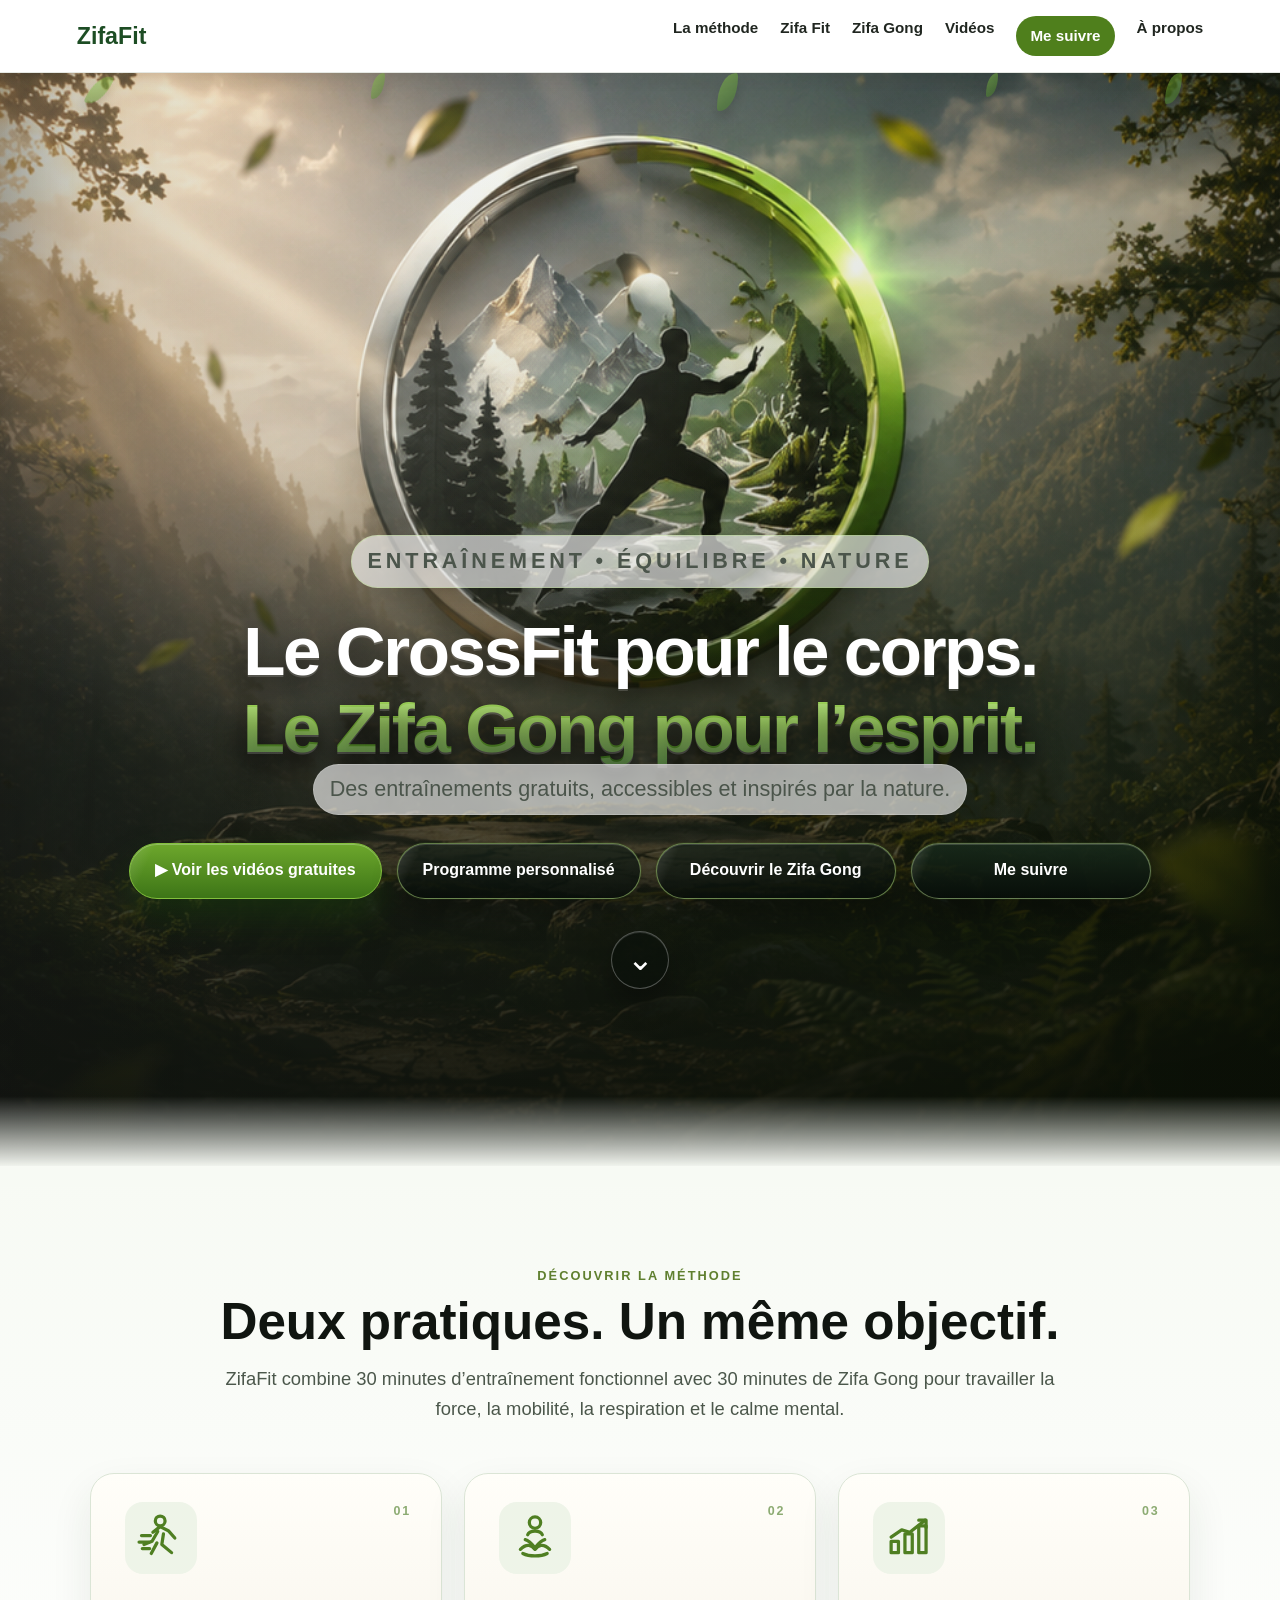
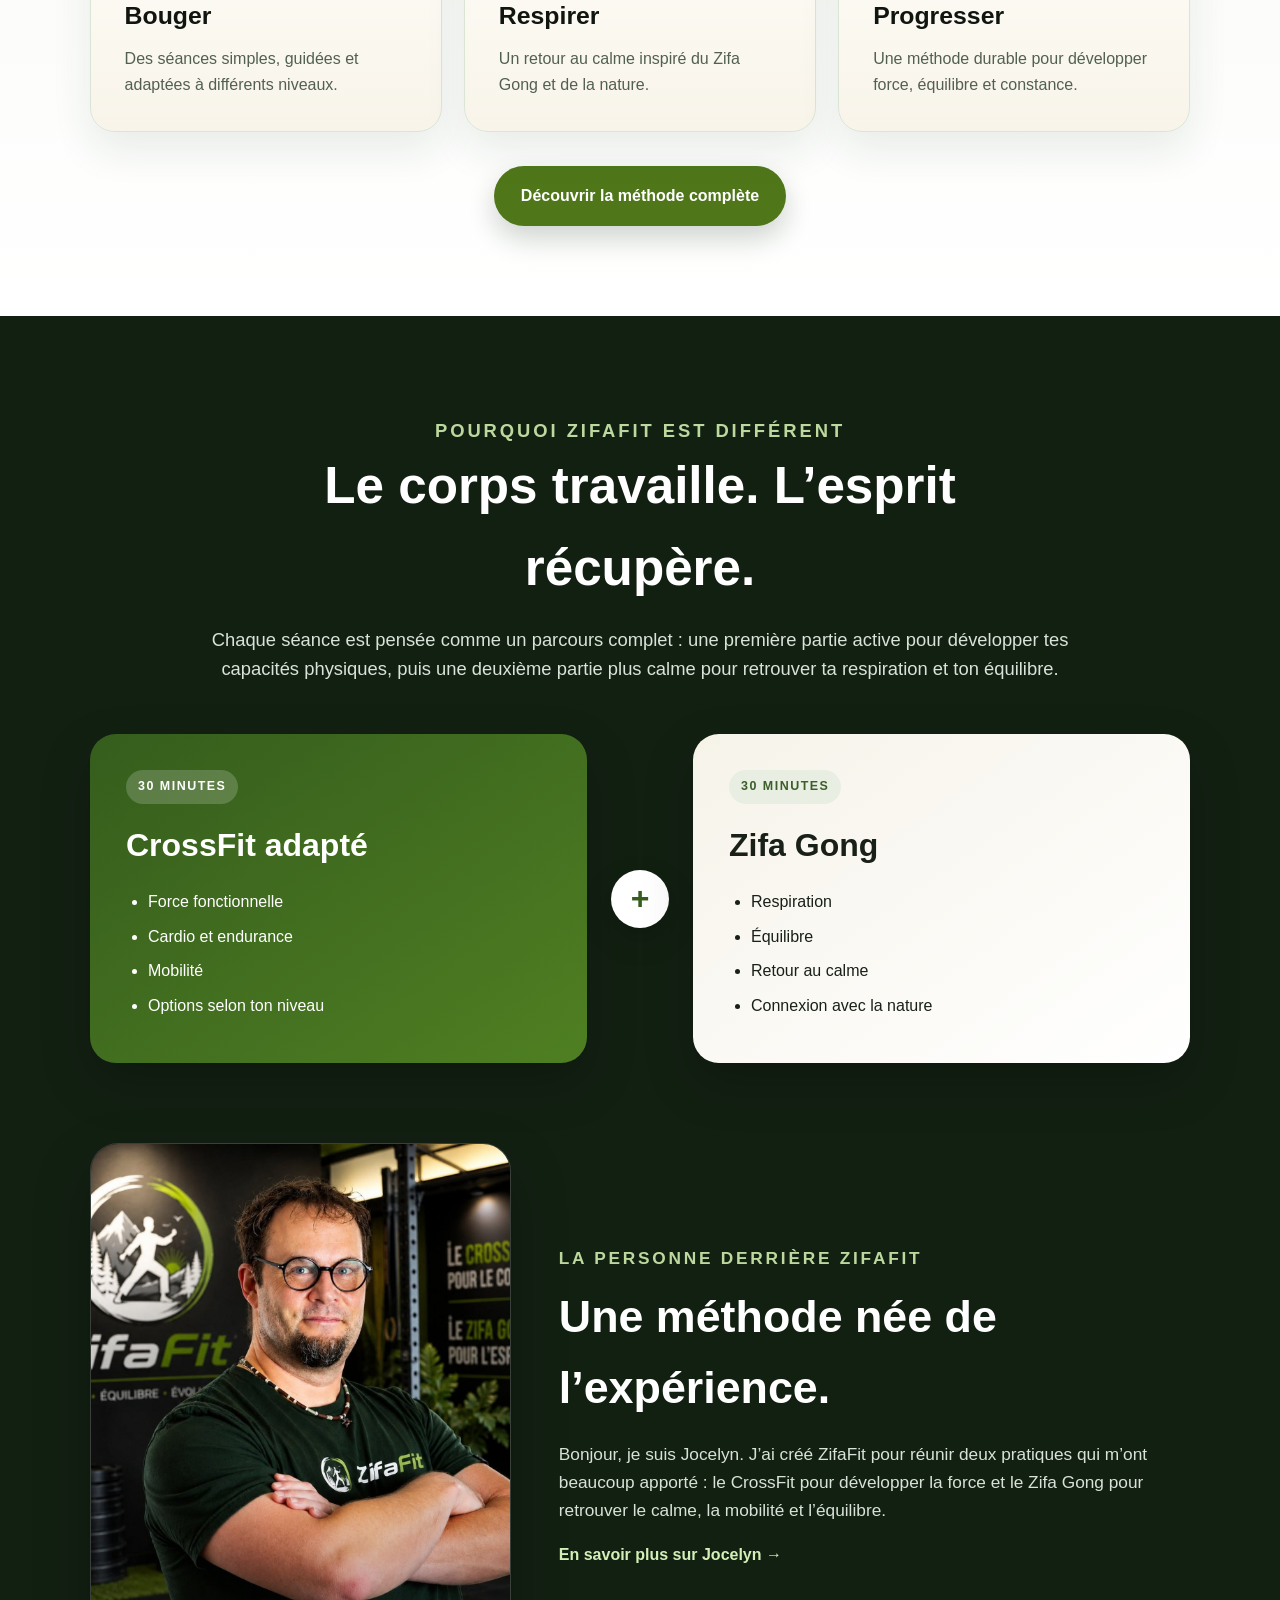
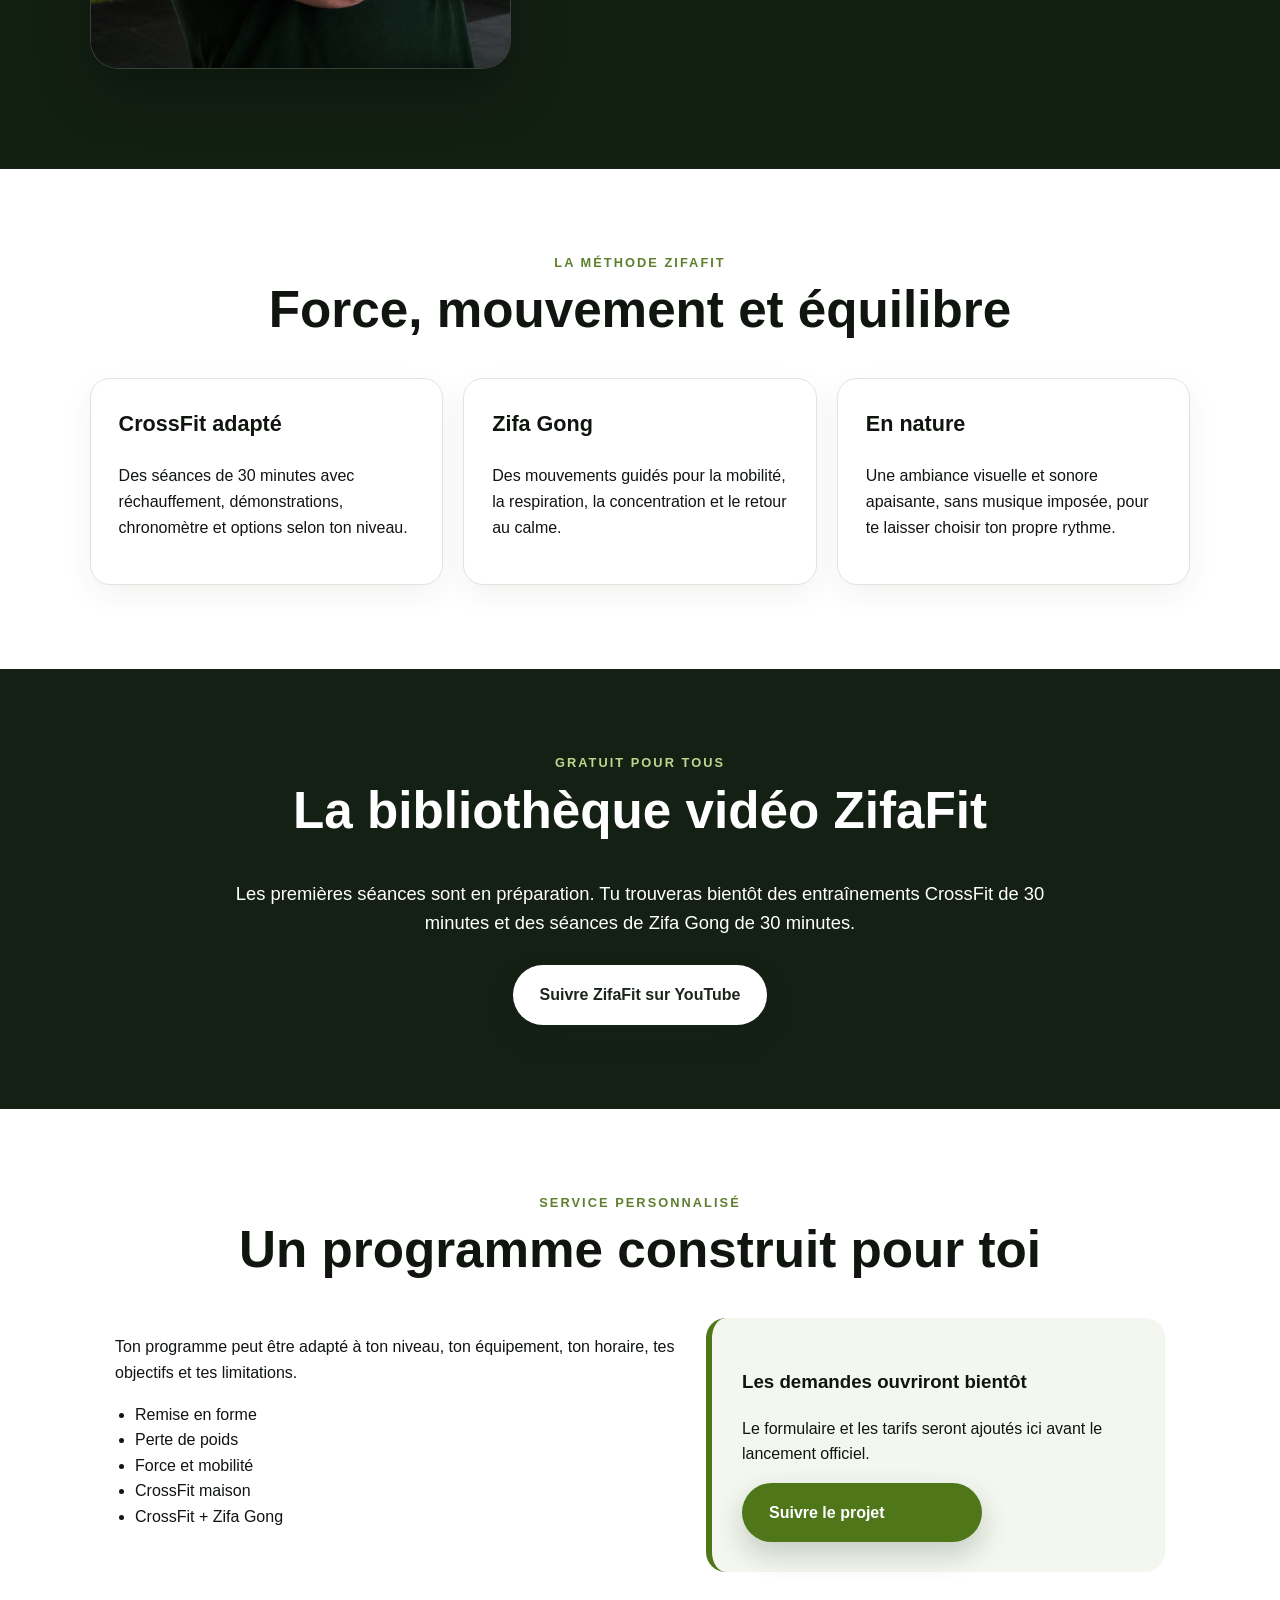
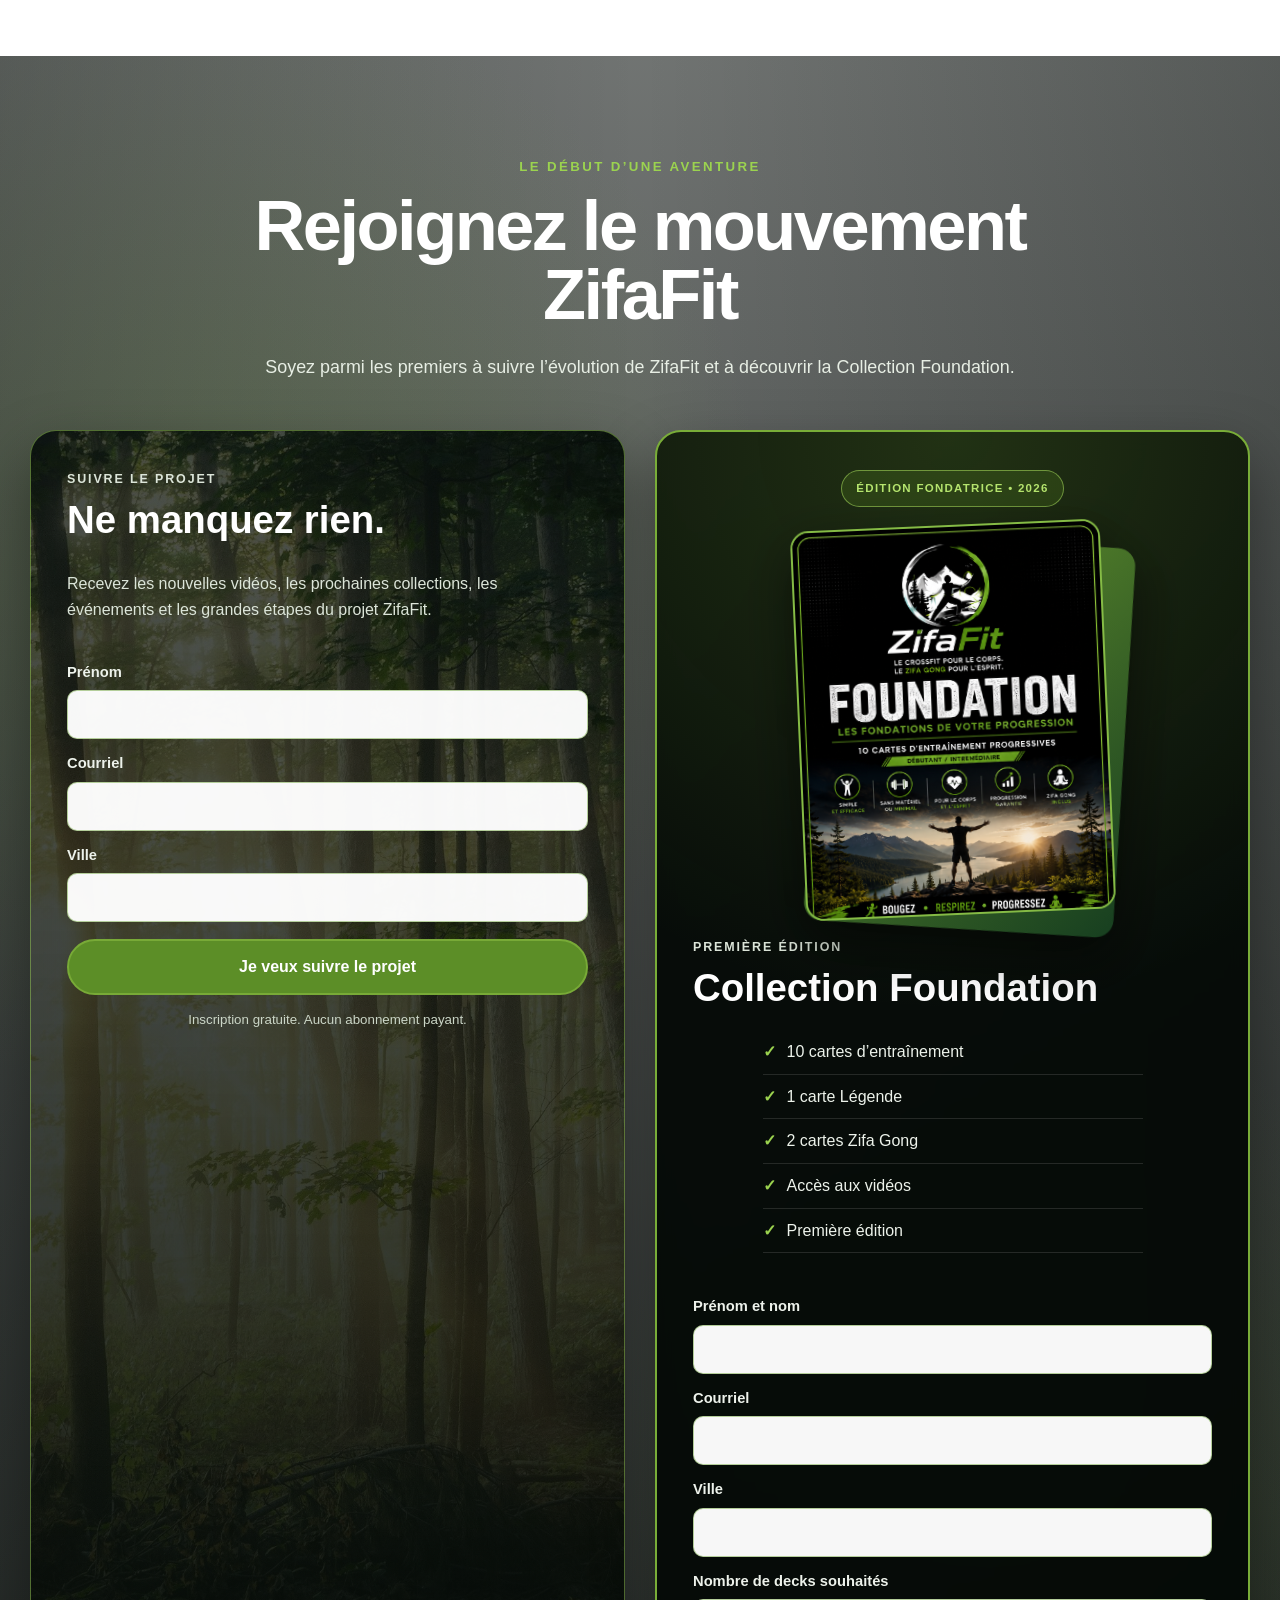
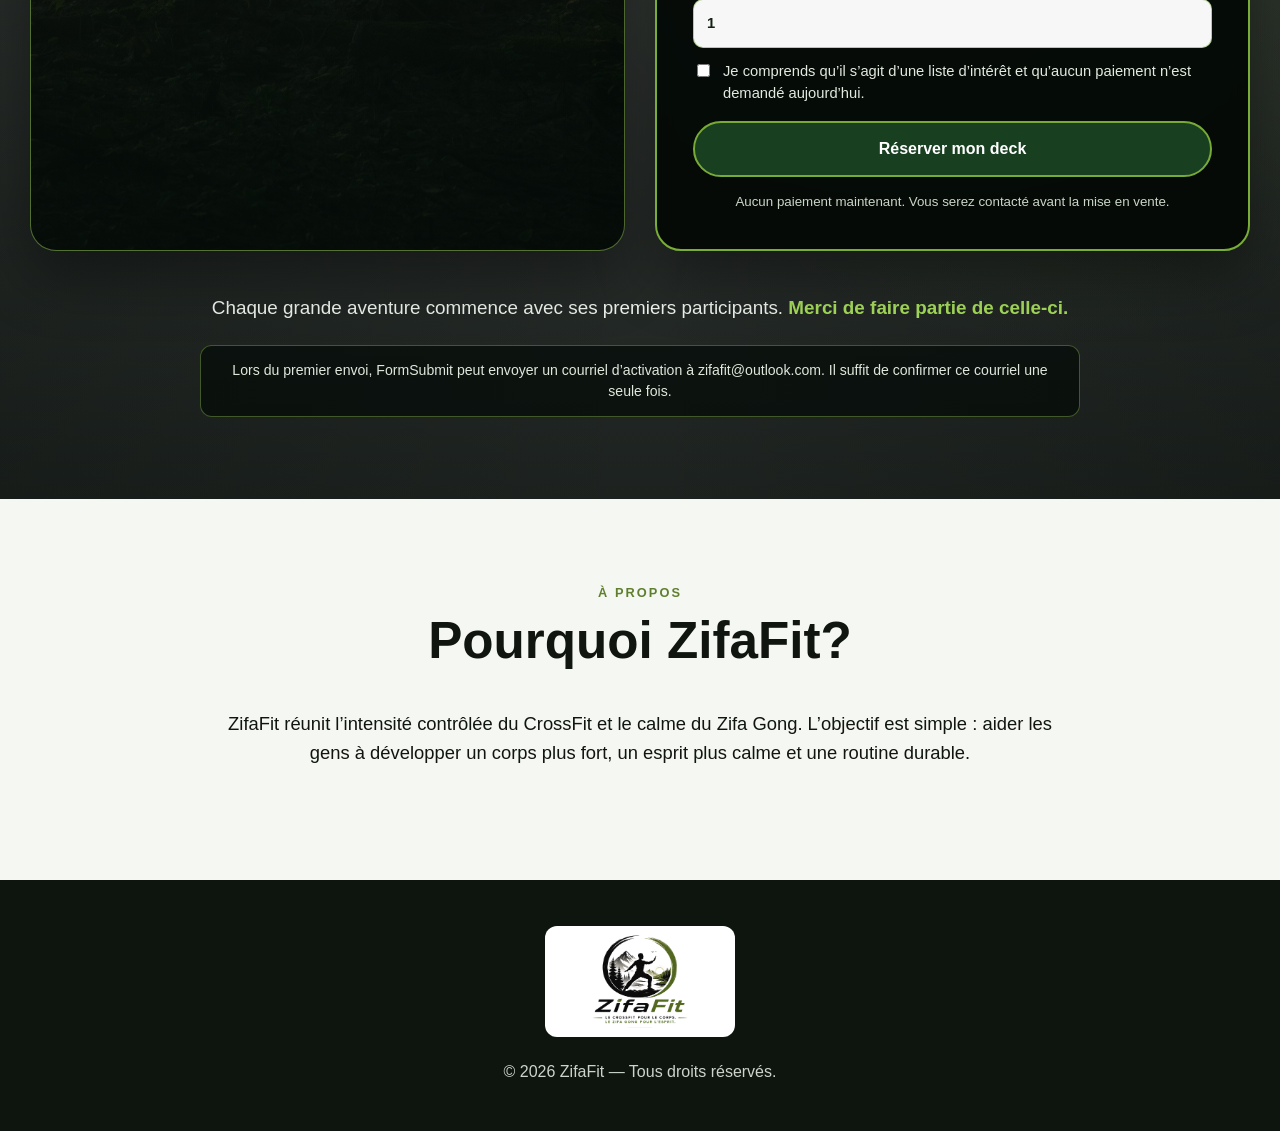
==== commit 5c927f00: "Add files via upload" ====
--- a/index.html
+++ b/index.html
@@ -47,10 +47,6 @@
       </div>
 
       <div class="hero-content premium-hero-content">
-        <div class="premium-logo-wrap">
-          <img class="hero-logo premium-logo" src="logo.png" alt="Logo ZifaFit">
-        </div>
-
         <p class="premium-kicker">ENTRAÎNEMENT • ÉQUILIBRE • NATURE</p>
 
         <h1 class="premium-title">
--- a/premium-home.css
+++ b/premium-home.css
@@ -10,7 +10,7 @@
 
 .premium-hero{
   position:relative;
-  min-height:920px;
+  min-height:880px;
   display:flex;
   align-items:center;
   justify-content:center;
@@ -24,7 +24,7 @@
   inset:-4%;
   z-index:-4;
   background:
-    url("zifafit-hero-premium.jpg") center/cover no-repeat;
+    url("zifafit-hero-3d-clean.png") center/cover no-repeat;
   transform:scale(1.04);
   filter:saturate(1.05) contrast(1.06);
   animation:premiumZoom 18s ease-in-out infinite alternate;
@@ -55,7 +55,7 @@
   z-index:2;
   width:min(1180px,94vw);
   margin:auto;
-  padding:120px 24px 150px;
+  padding:390px 24px 105px;
   text-align:center;
   color:var(--zf-white);
 }
@@ -310,3 +310,29 @@
     animation:none!important;
   }
 }
+
+
+/* Ajustements pour le nouveau décor 3D sans texte intégré */
+.premium-logo-wrap{display:none !important;}
+.premium-hero-vignette{
+  background:
+    radial-gradient(circle at 50% 28%,rgba(255,255,255,.03),transparent 24%),
+    linear-gradient(180deg,rgba(3,7,4,.02) 0%,rgba(3,7,4,.10) 36%,rgba(3,7,4,.72) 70%,rgba(3,7,4,.94) 100%);
+}
+.premium-kicker{margin-bottom:16px;}
+.premium-title{font-size:clamp(2.8rem,5.6vw,5.7rem);}
+.premium-intro{margin-top:20px;margin-bottom:26px;}
+@media (max-width: 820px){
+  .premium-hero{min-height:820px;}
+  .premium-hero-content{padding:330px 18px 80px;}
+  .premium-title{font-size:clamp(2.35rem,10vw,4.1rem);line-height:1;}
+  .premium-kicker{font-size:.68rem;letter-spacing:.12em;padding:9px 14px;}
+}
+@media (max-width: 520px){
+  .premium-hero{min-height:780px;}
+  .premium-hero-bg{background-position:50% center;}
+  .premium-hero-content{padding:300px 14px 62px;}
+  .premium-intro{border-radius:22px;padding:10px 15px;}
+  .premium-home-actions{gap:10px;}
+  .premium-button{width:100%;min-height:50px;}
+}
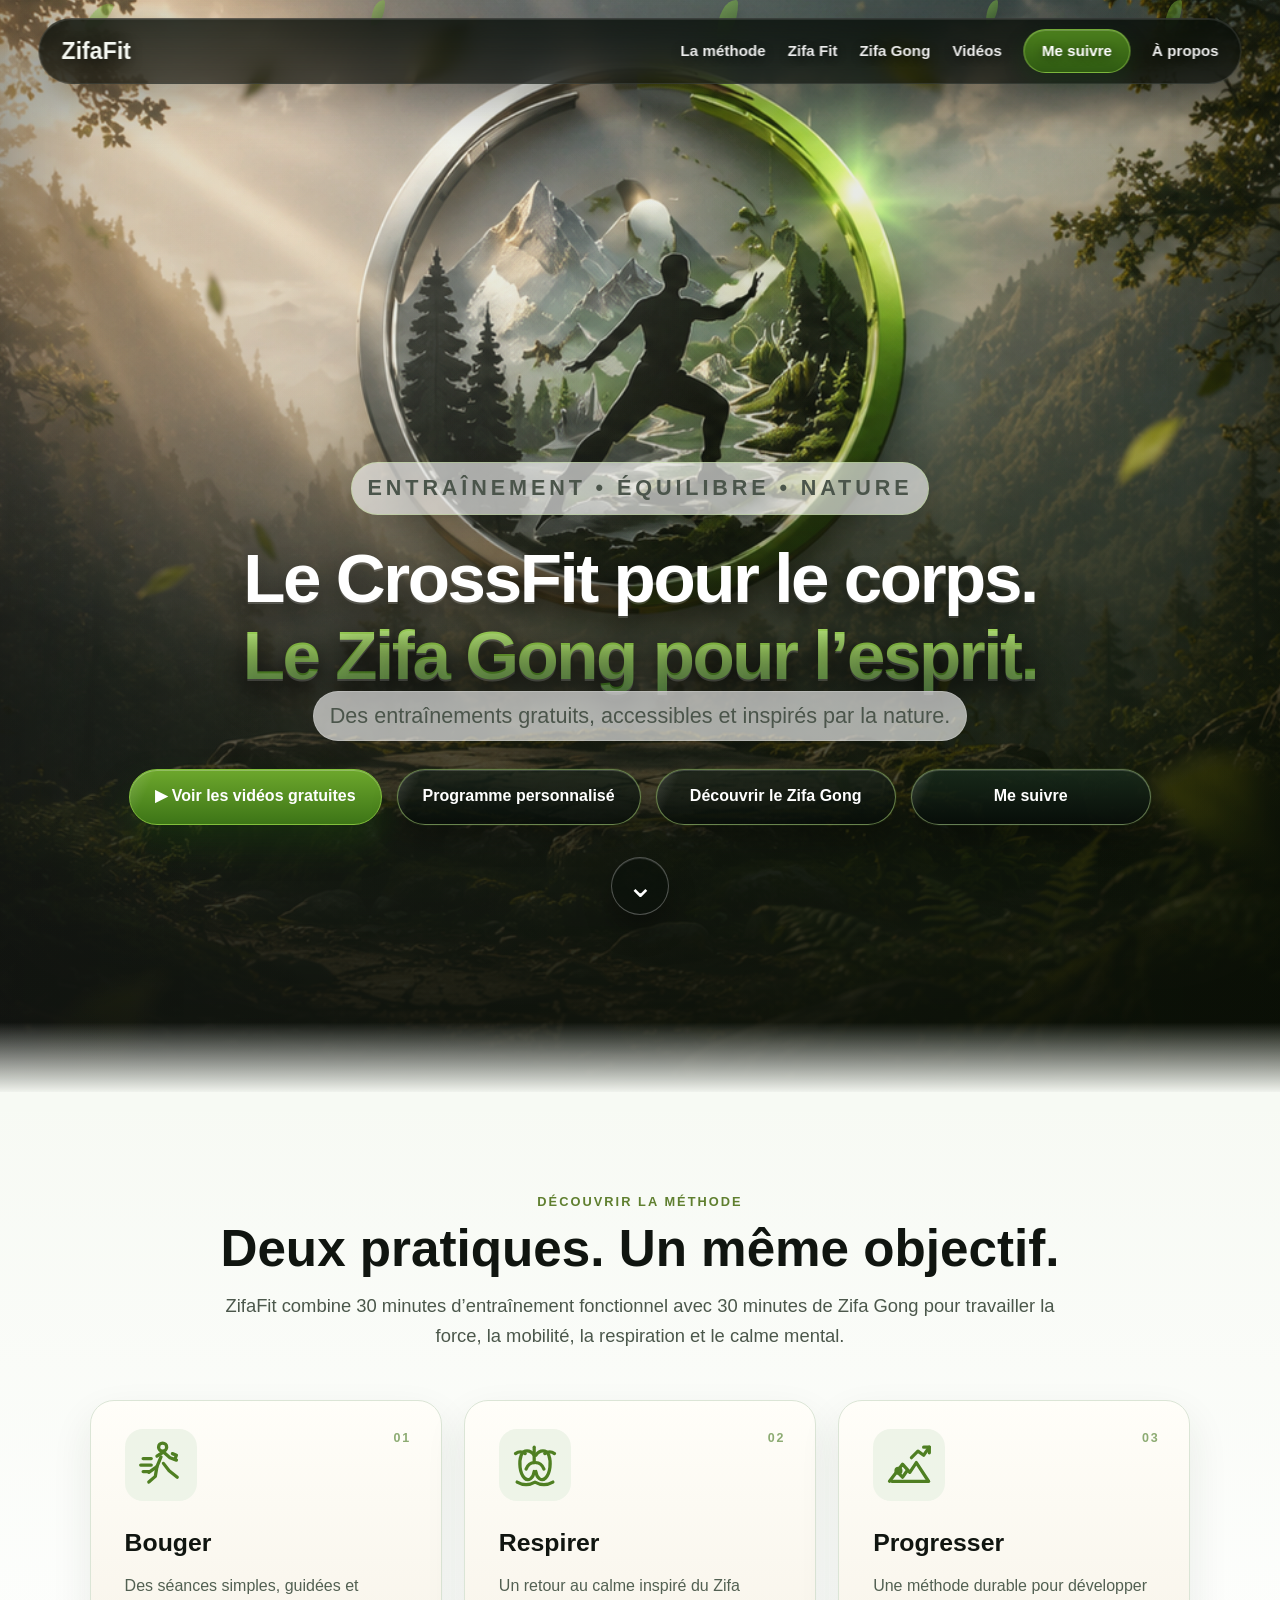
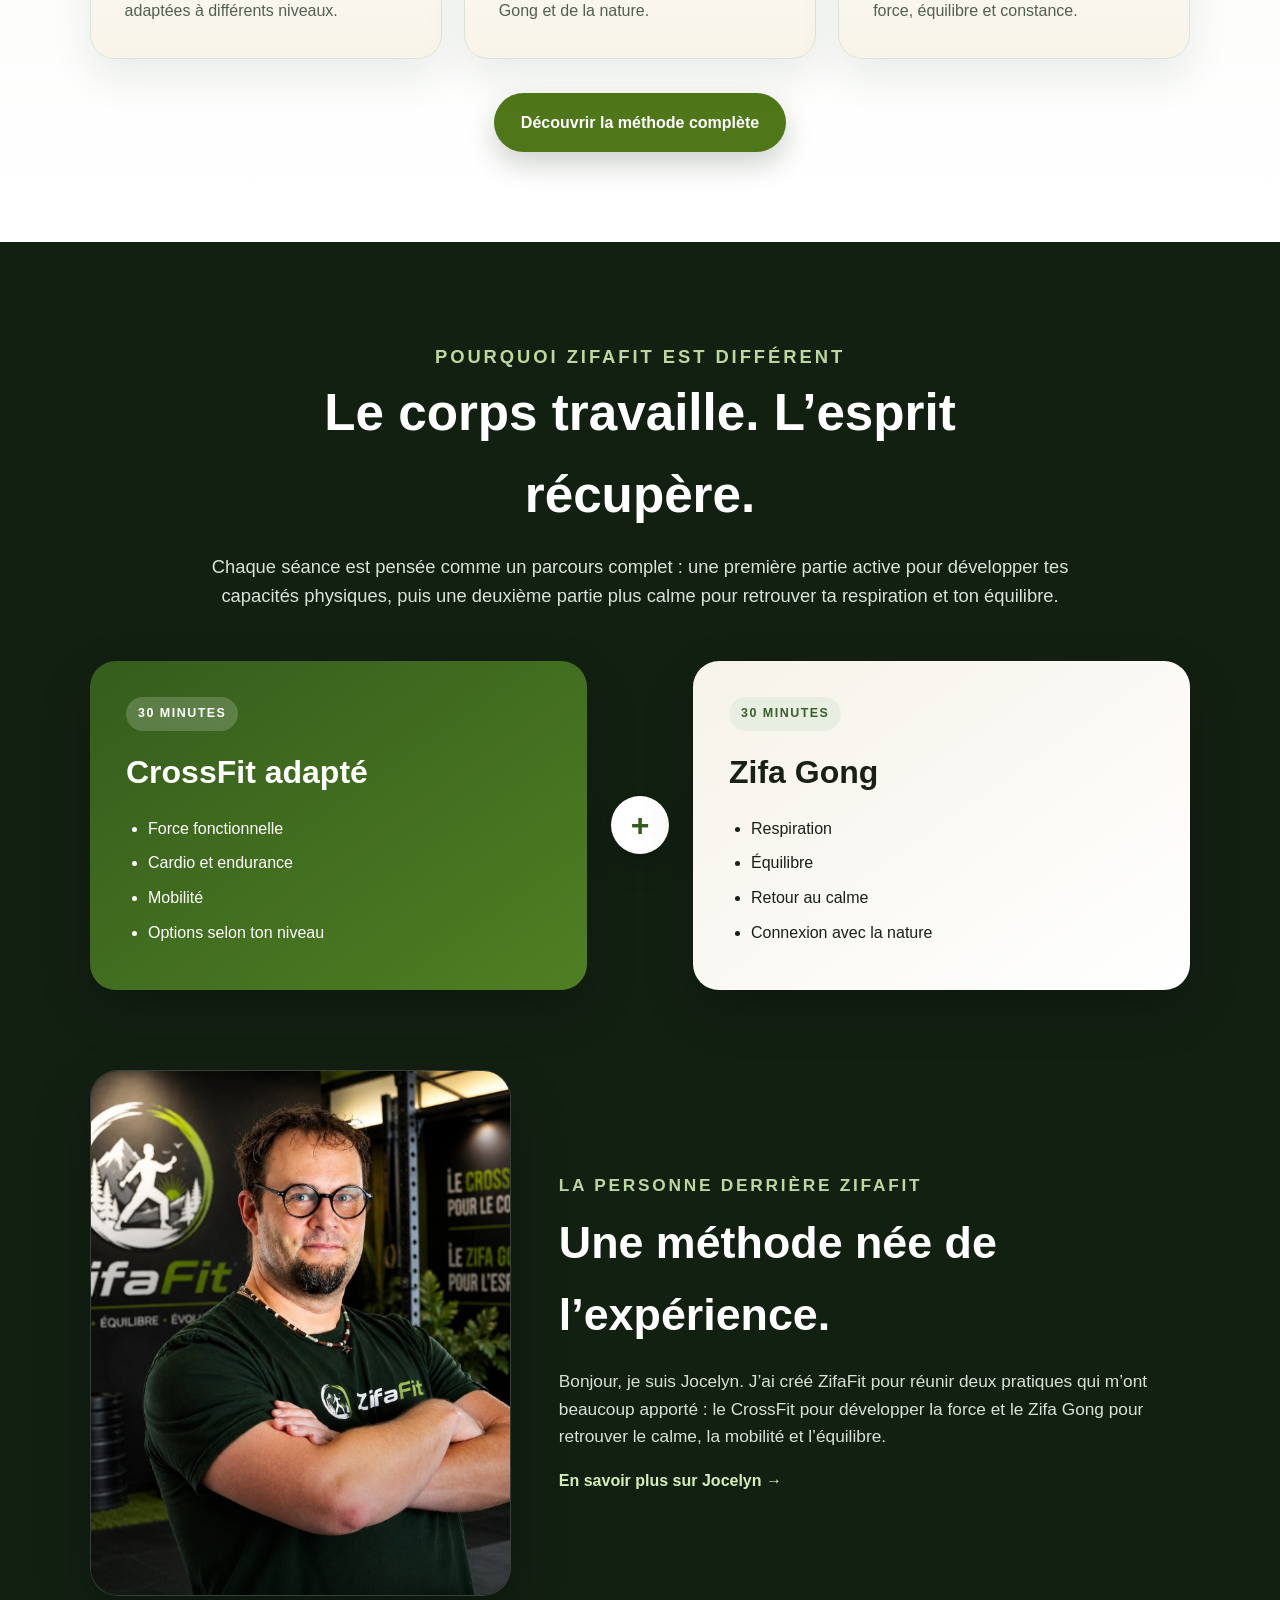
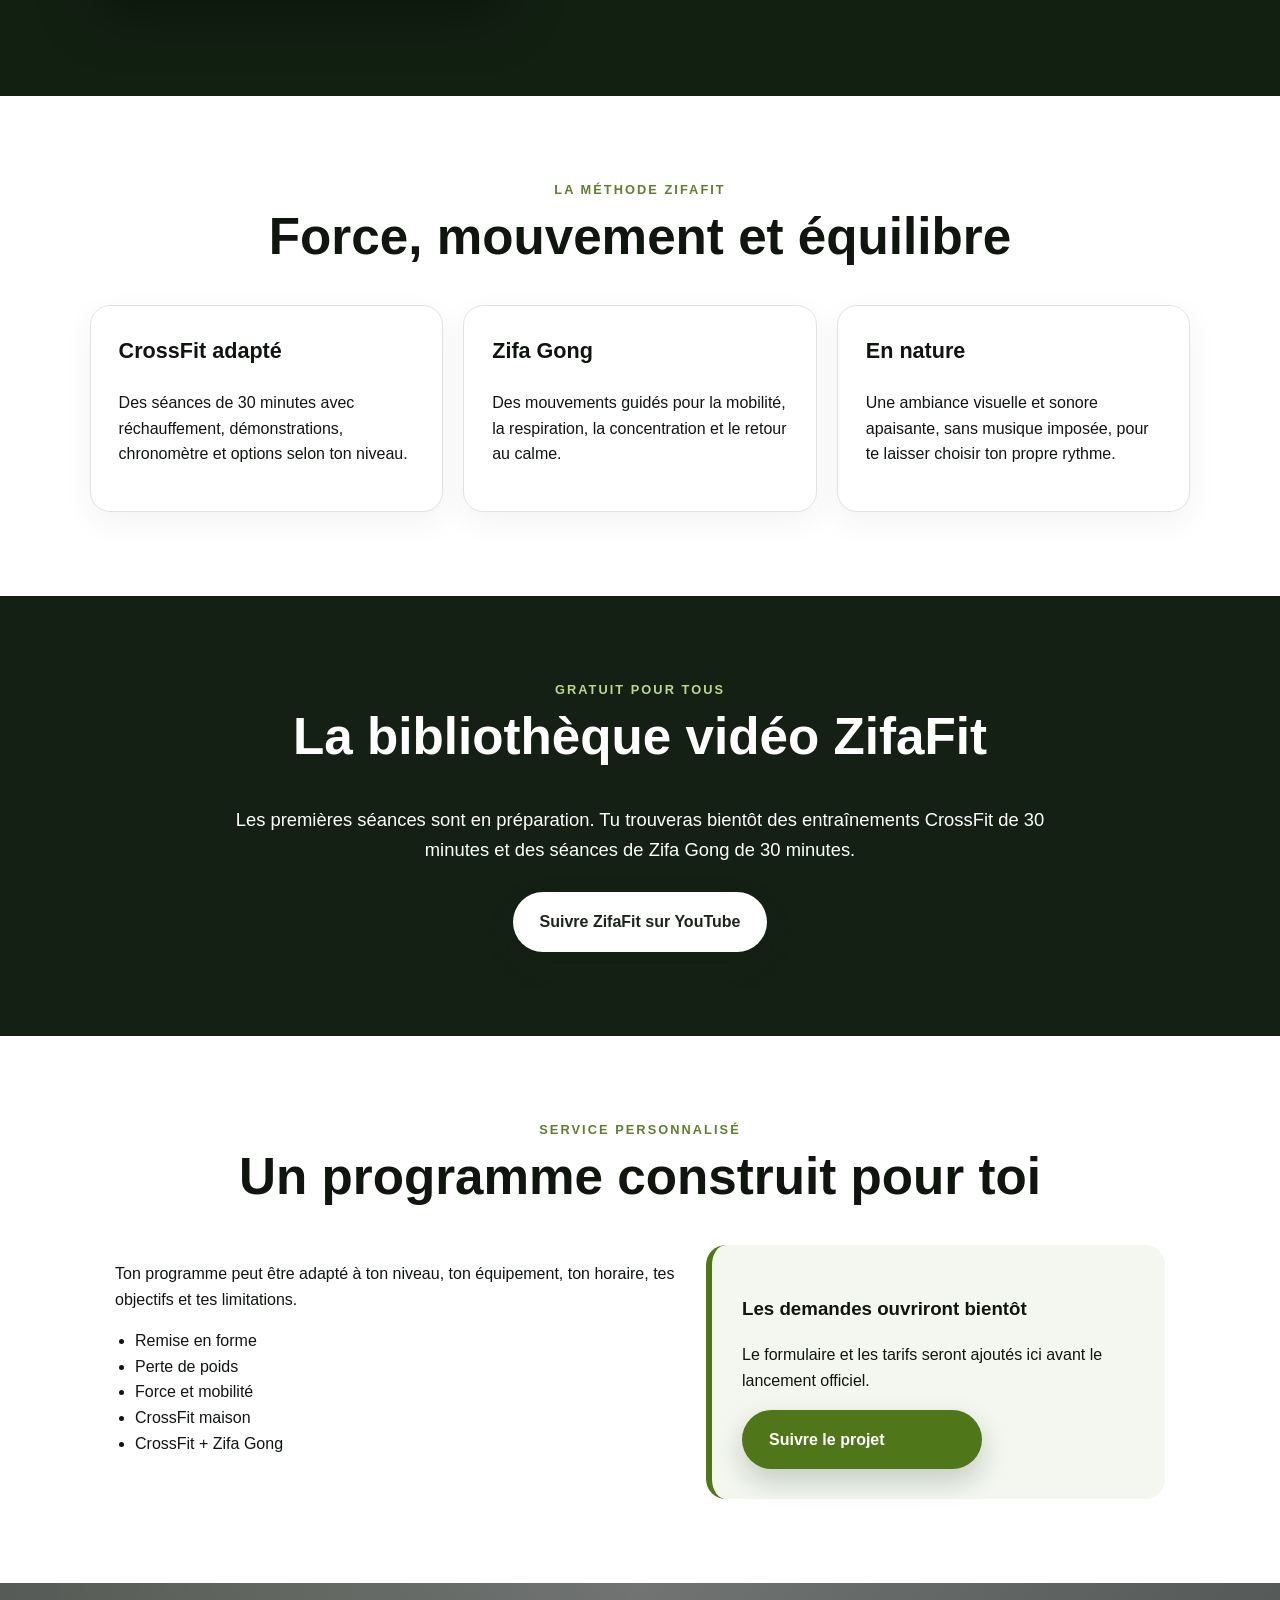
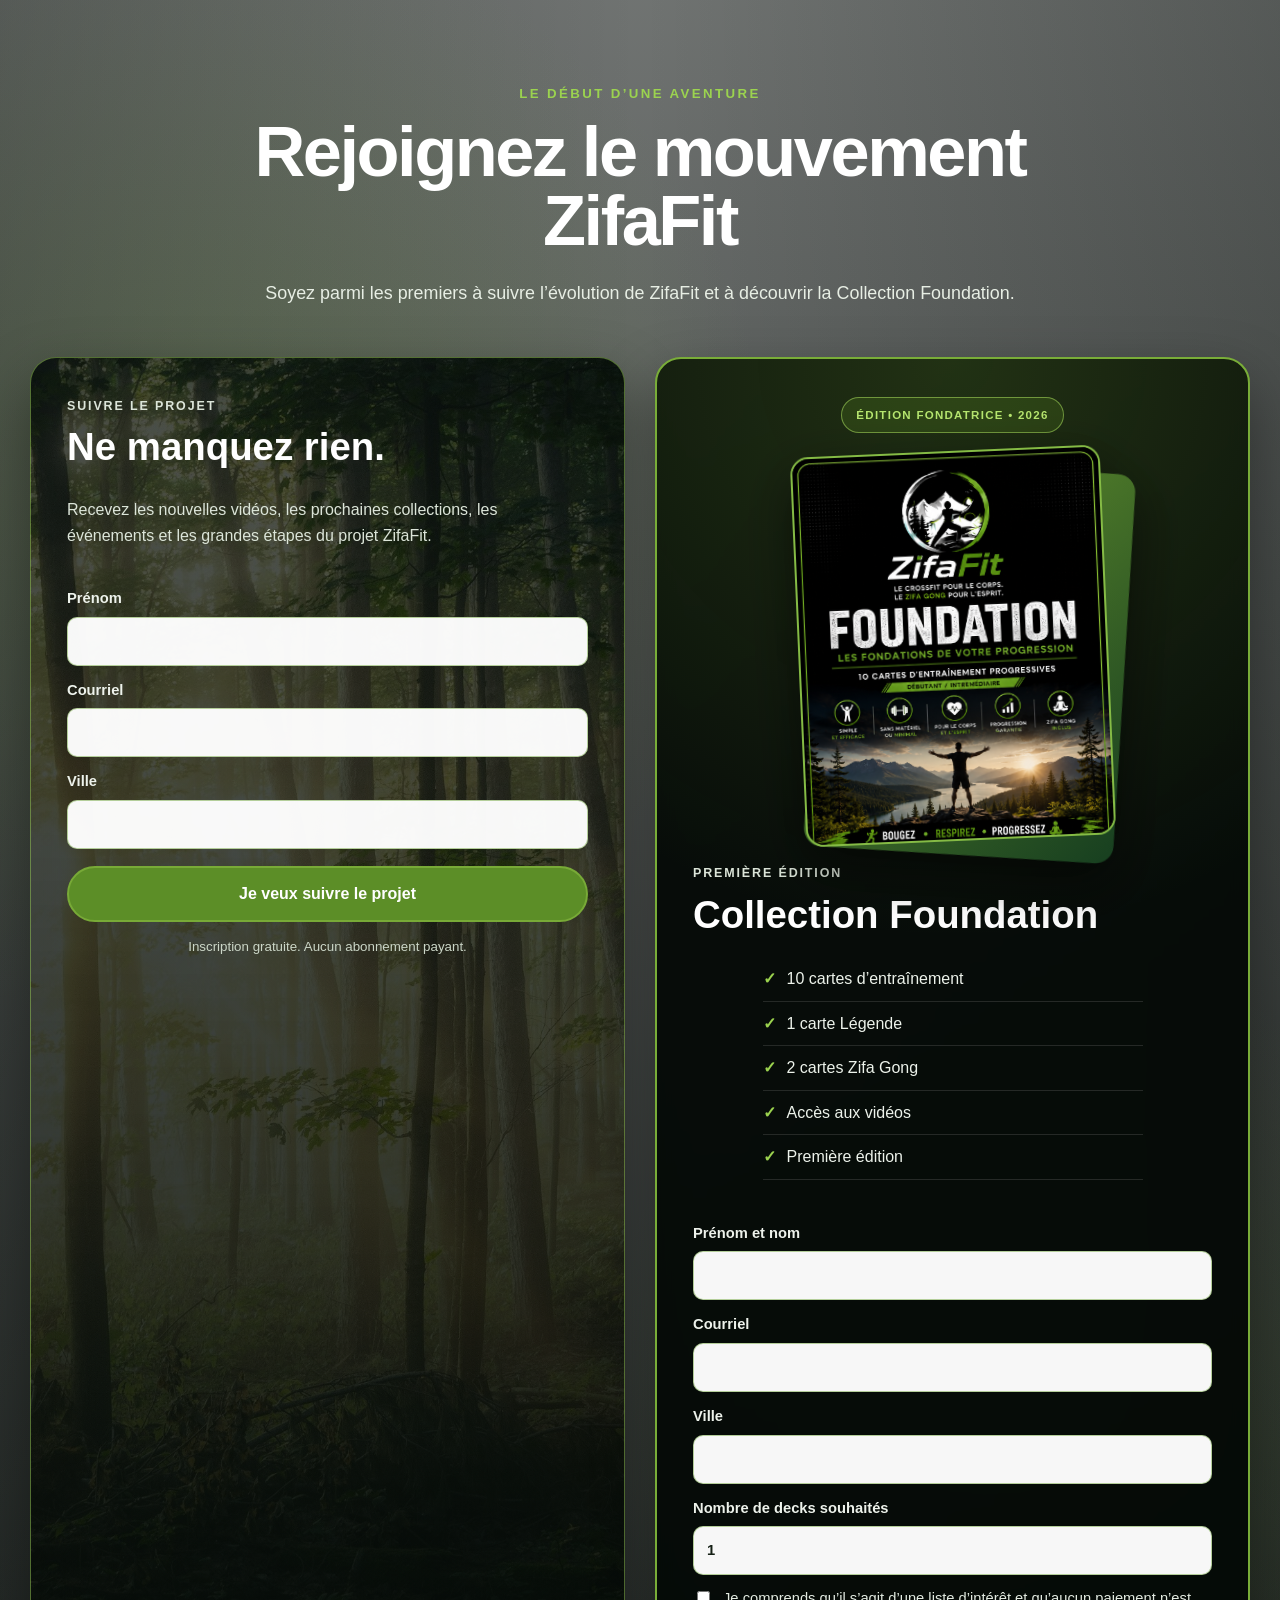
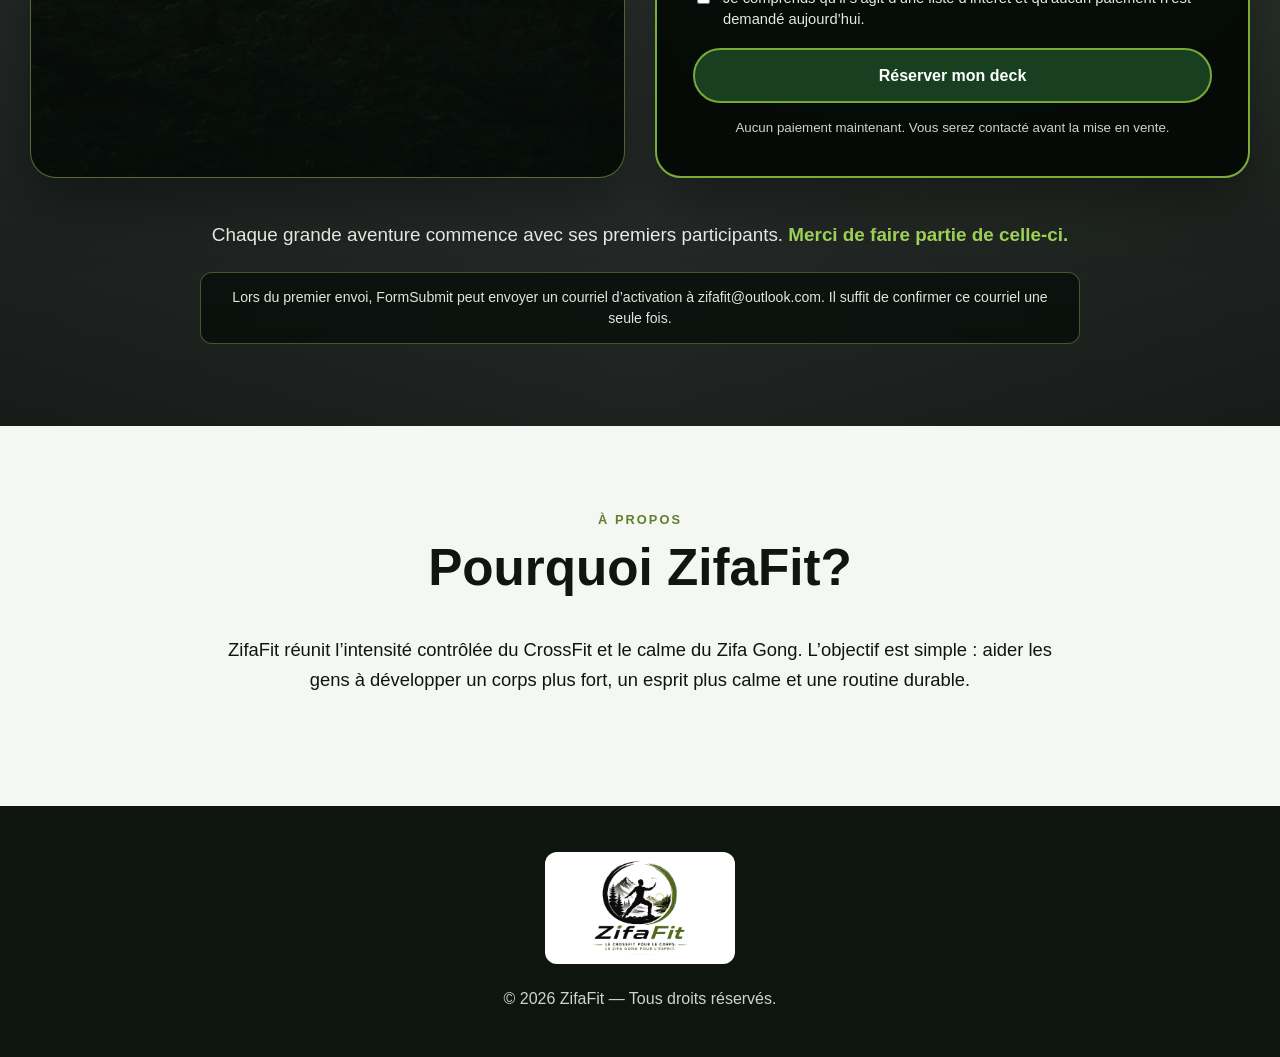
==== commit 894f00d9: "Add files via upload" ====
--- a/index.html
+++ b/index.html
@@ -98,13 +98,14 @@
       <div class="discover-grid">
         <article class="discover-card">
           <div class="card-icon" aria-hidden="true">
-            <svg viewBox="0 0 64 64" role="img">
-              <circle cx="31" cy="11" r="6"></circle>
-              <path d="M22 25l9-7 10 5 8 9"></path>
-              <path d="M28 24l-7 12-10 4"></path>
-              <path d="M35 27l-2 13 12 10"></path>
-              <path d="M27 38l-7 13"></path>
-              <path d="M8 29h11M5 37h12M9 45h9"></path>
+            <svg viewBox="0 0 64 64" role="img" aria-label="Personne en mouvement">
+              <circle cx="34" cy="10" r="5"></circle>
+              <path d="M27 21l8-5 8 7 8 3"></path>
+              <path d="M32 22l-5 12-10 7"></path>
+              <path d="M35 30l7 9 10 8"></path>
+              <path d="M27 34l-2 12-8 7"></path>
+              <path d="M10 24h10M7 32h13M10 40h8"></path>
+              <path d="M46 18l5 2-2 5"></path>
             </svg>
           </div>
           <span class="number">01</span>
@@ -114,12 +115,13 @@
 
         <article class="discover-card">
           <div class="card-icon" aria-hidden="true">
-            <svg viewBox="0 0 64 64" role="img">
-              <circle cx="32" cy="13" r="7"></circle>
-              <path d="M23 28c2-6 16-6 18 0"></path>
-              <path d="M20 34c4 1 8 5 12 10 4-5 8-9 12-10"></path>
-              <path d="M14 46c8-8 14-5 18 0 4-5 10-8 18 0"></path>
-              <path d="M17 51c8 4 22 4 30 0"></path>
+            <svg viewBox="0 0 64 64" role="img" aria-label="Respiration et calme">
+              <path d="M31 10v19"></path>
+              <path d="M31 20c-5-7-13-7-16 0-3 8-2 22 4 28 5 5 11 0 12-8"></path>
+              <path d="M33 20c5-7 13-7 16 0 3 8 2 22-4 28-5 5-11 0-12-8"></path>
+              <path d="M31 29c-5 0-8 3-10 8M33 29c5 0 8 3 10 8"></path>
+              <path d="M8 18c4-3 8-3 12 0M44 18c4-3 8-3 12 0"></path>
+              <path d="M10 53c7 4 15 4 22 0 7 4 15 4 22 0"></path>
             </svg>
           </div>
           <span class="number">02</span>
@@ -129,10 +131,13 @@
 
         <article class="discover-card">
           <div class="card-icon" aria-hidden="true">
-            <svg viewBox="0 0 64 64" role="img">
-              <path d="M10 50h9V36h-9zM27 50h9V27h-9zM44 50h9V17h-9z"></path>
-              <path d="M10 31l13-9 10 3 19-15"></path>
-              <path d="M44 10h9v9"></path>
+            <svg viewBox="0 0 64 64" role="img" aria-label="Progression vers un sommet">
+              <path d="M8 52l16-21 9 10 8-12 15 23"></path>
+              <path d="M11 52h45"></path>
+              <circle cx="19" cy="39" r="3"></circle>
+              <path d="M19 42l5 5 5-7"></path>
+              <path d="M35 23l8-8 7 5 7-10"></path>
+              <path d="M50 10h7v7"></path>
             </svg>
           </div>
           <span class="number">03</span>
--- a/premium-home.css
+++ b/premium-home.css
@@ -336,3 +336,60 @@
   .premium-home-actions{gap:10px;}
   .premium-button{width:100%;min-height:50px;}
 }
+
+/* ===== Barre de navigation sombre intégrée au Hero ===== */
+.site-header{
+  position:absolute;
+  top:18px;
+  left:50%;
+  z-index:50;
+  width:min(94vw,1640px);
+  min-height:62px;
+  padding:10px 22px;
+  transform:translateX(-50%);
+  border:1px solid rgba(255,255,255,.12);
+  border-radius:999px;
+  background:linear-gradient(180deg,rgba(8,14,9,.82),rgba(4,8,5,.68));
+  box-shadow:0 18px 45px rgba(0,0,0,.30),inset 0 1px 0 rgba(255,255,255,.10);
+  backdrop-filter:blur(14px) saturate(1.12);
+  -webkit-backdrop-filter:blur(14px) saturate(1.12);
+}
+
+.site-header .brand{
+  color:#f5f8f2;
+  text-shadow:0 2px 12px rgba(0,0,0,.55);
+}
+
+.site-header nav{
+  align-items:center;
+}
+
+.site-header nav a{
+  color:rgba(255,255,255,.92);
+  text-shadow:0 2px 10px rgba(0,0,0,.45);
+  transition:color .2s ease,background .2s ease,transform .2s ease;
+}
+
+.site-header nav a:hover{
+  color:#b7ed72;
+  transform:translateY(-1px);
+}
+
+.site-header nav a[href="#interet"]{
+  padding:9px 17px;
+  border:1px solid rgba(151,211,77,.66);
+  border-radius:999px;
+  background:linear-gradient(180deg,rgba(79,132,30,.96),rgba(48,93,18,.96));
+  color:#fff;
+  box-shadow:inset 0 1px 0 rgba(255,255,255,.18),0 8px 20px rgba(20,62,12,.32);
+}
+
+@media(max-width:800px){
+  .site-header{
+    top:10px;
+    width:calc(100% - 20px);
+    min-height:54px;
+    padding:8px 16px;
+  }
+  .site-header .brand{font-size:1.22rem}
+}
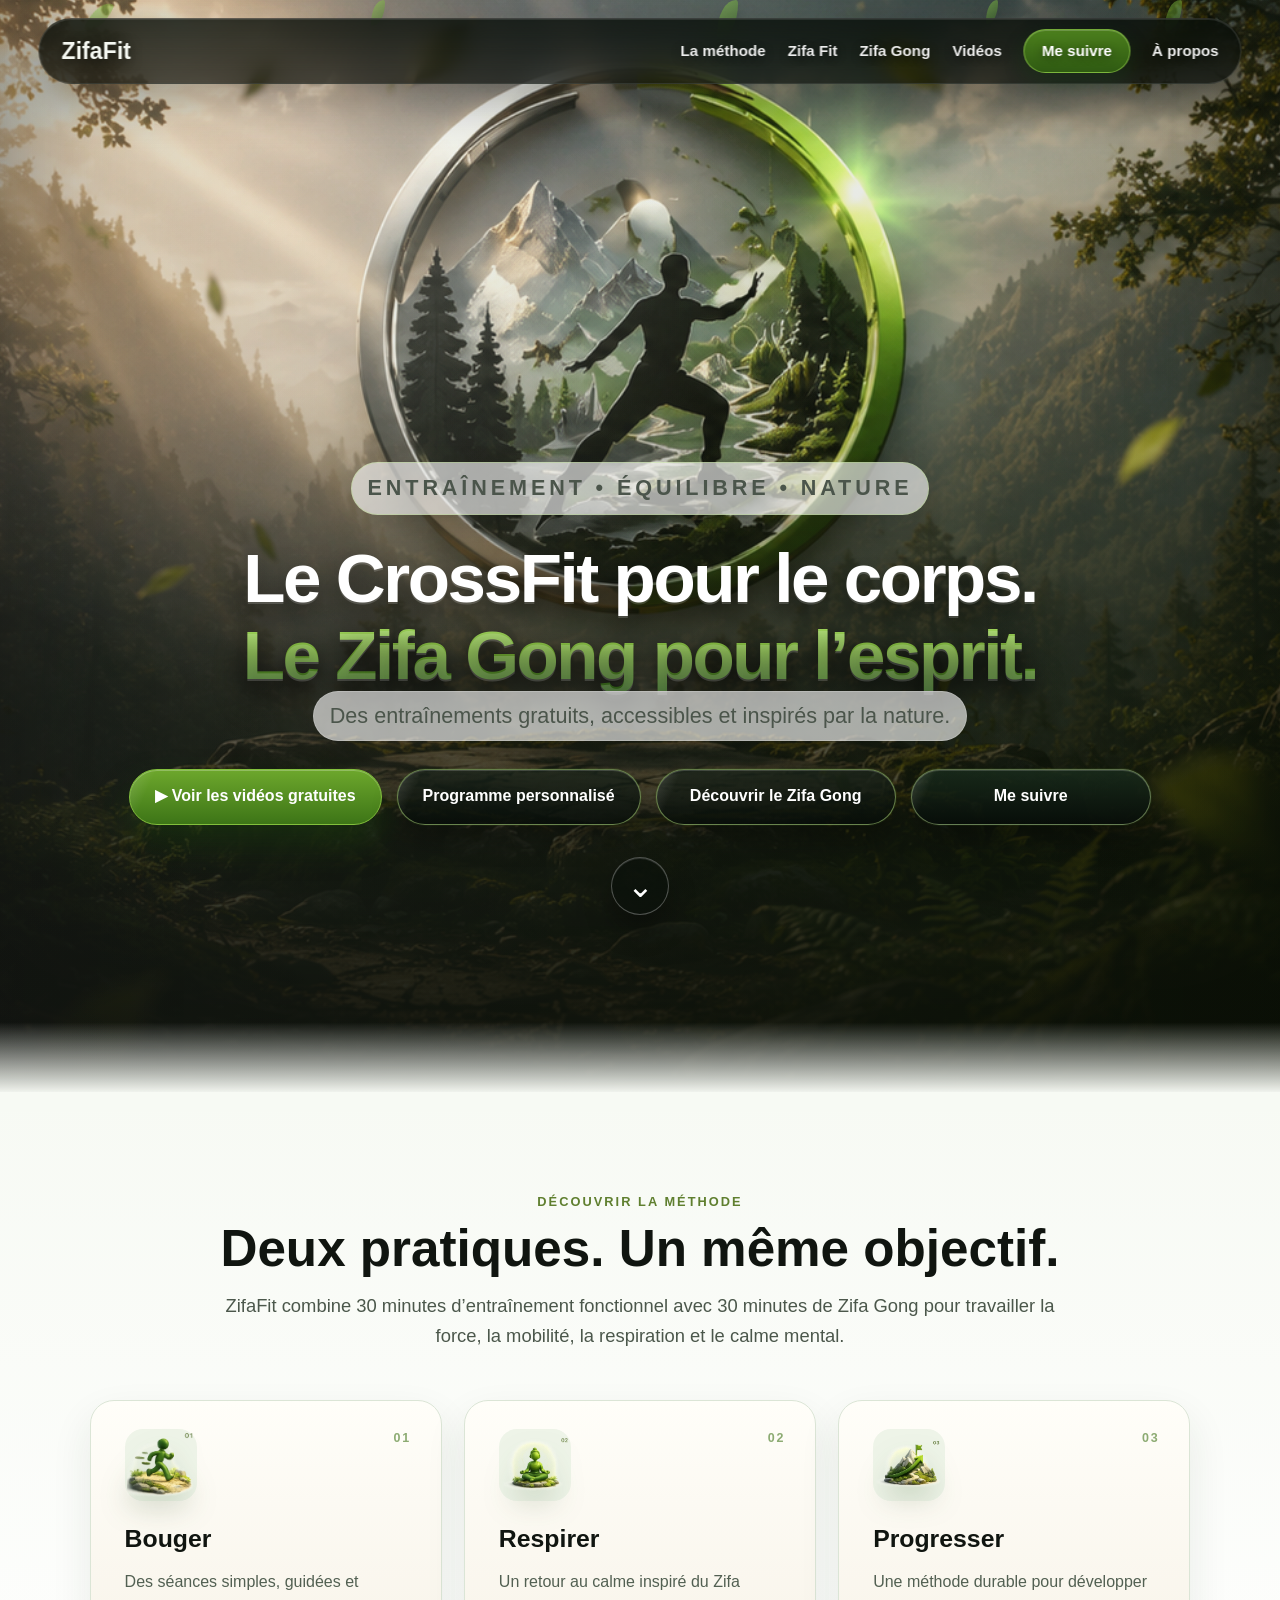
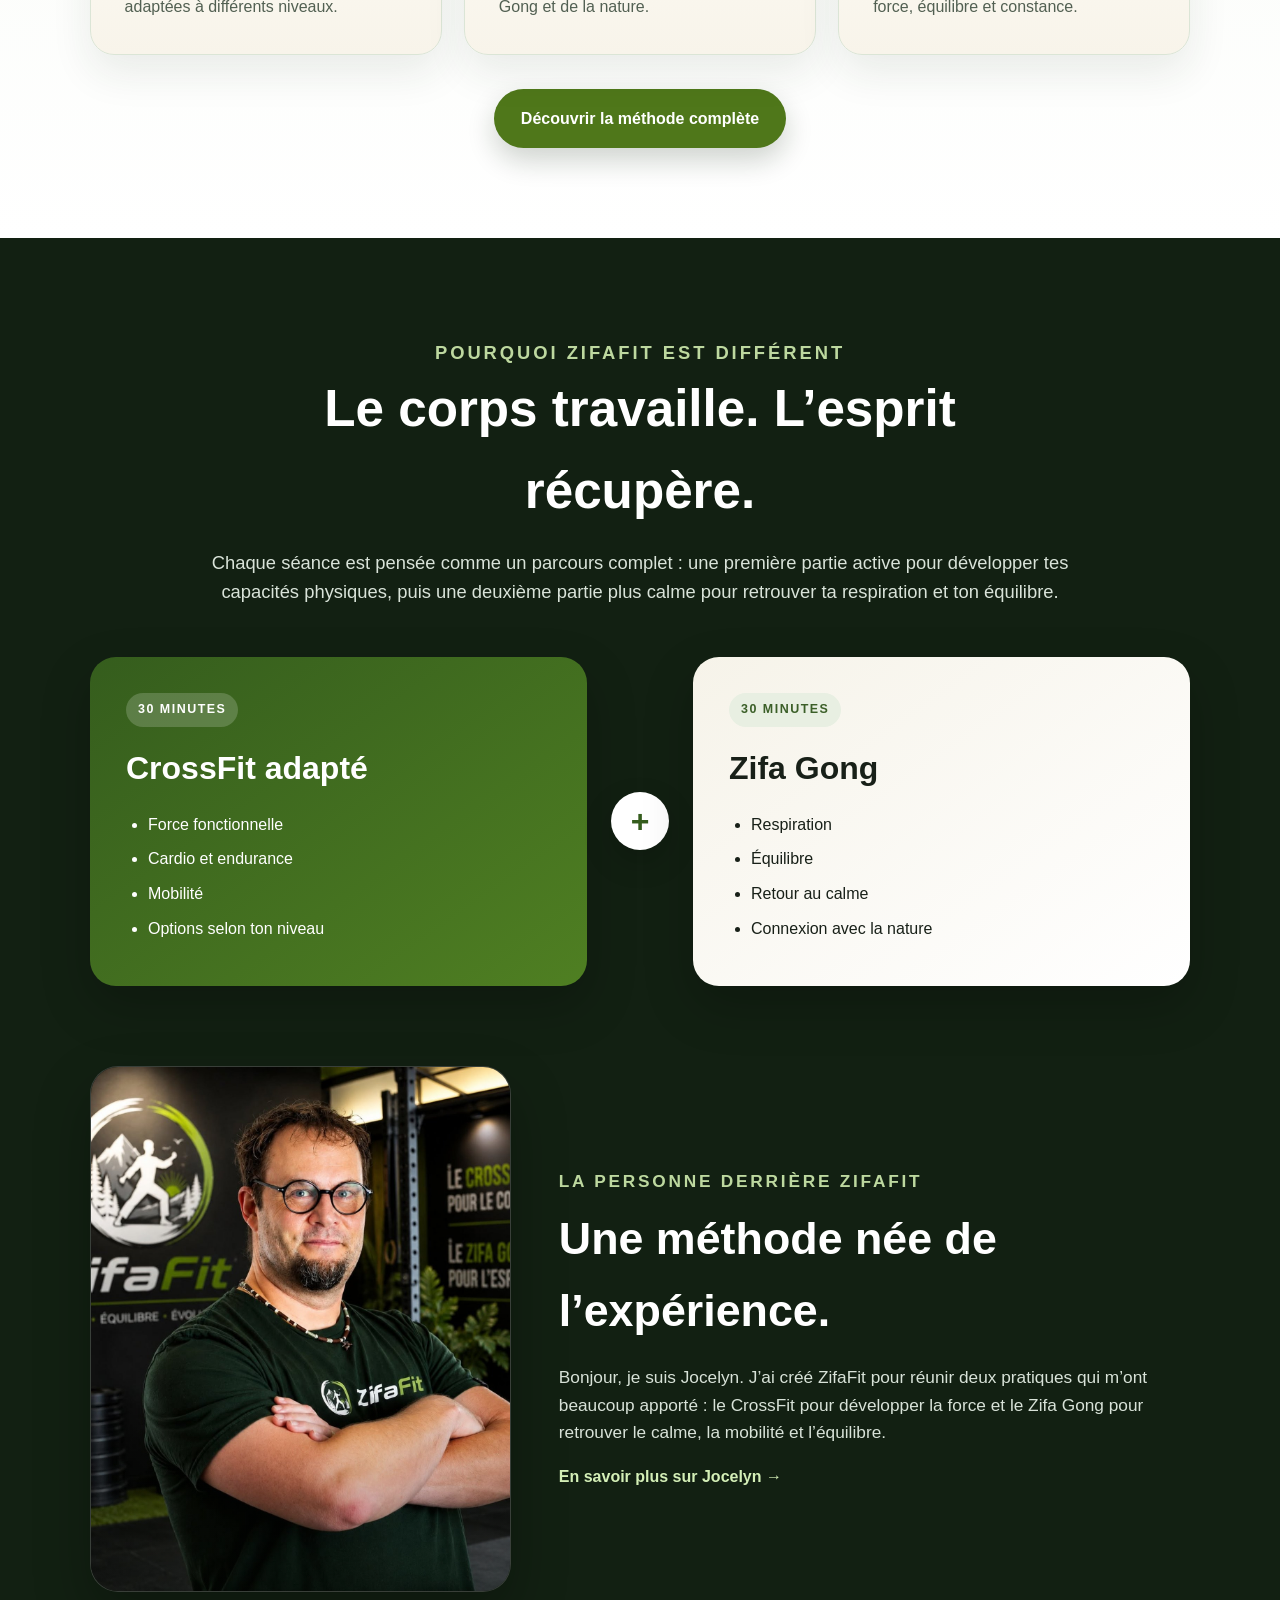
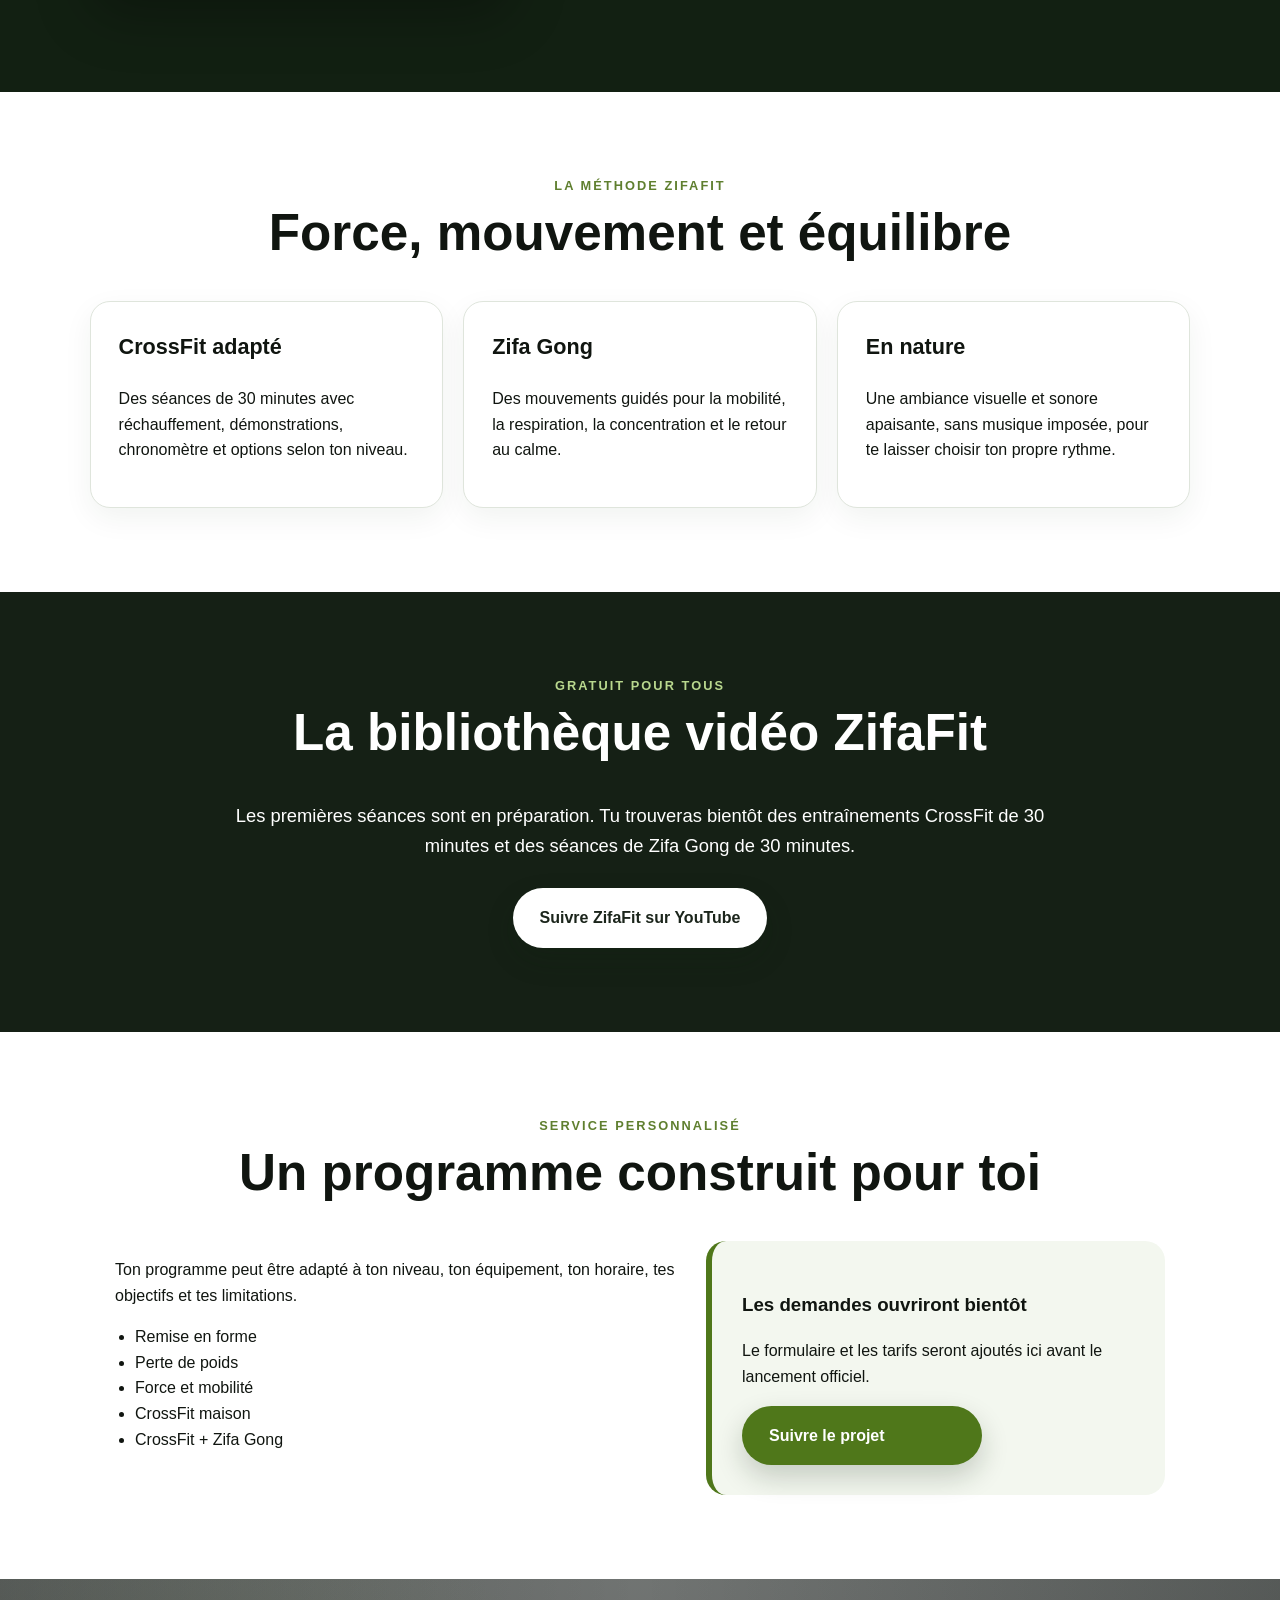
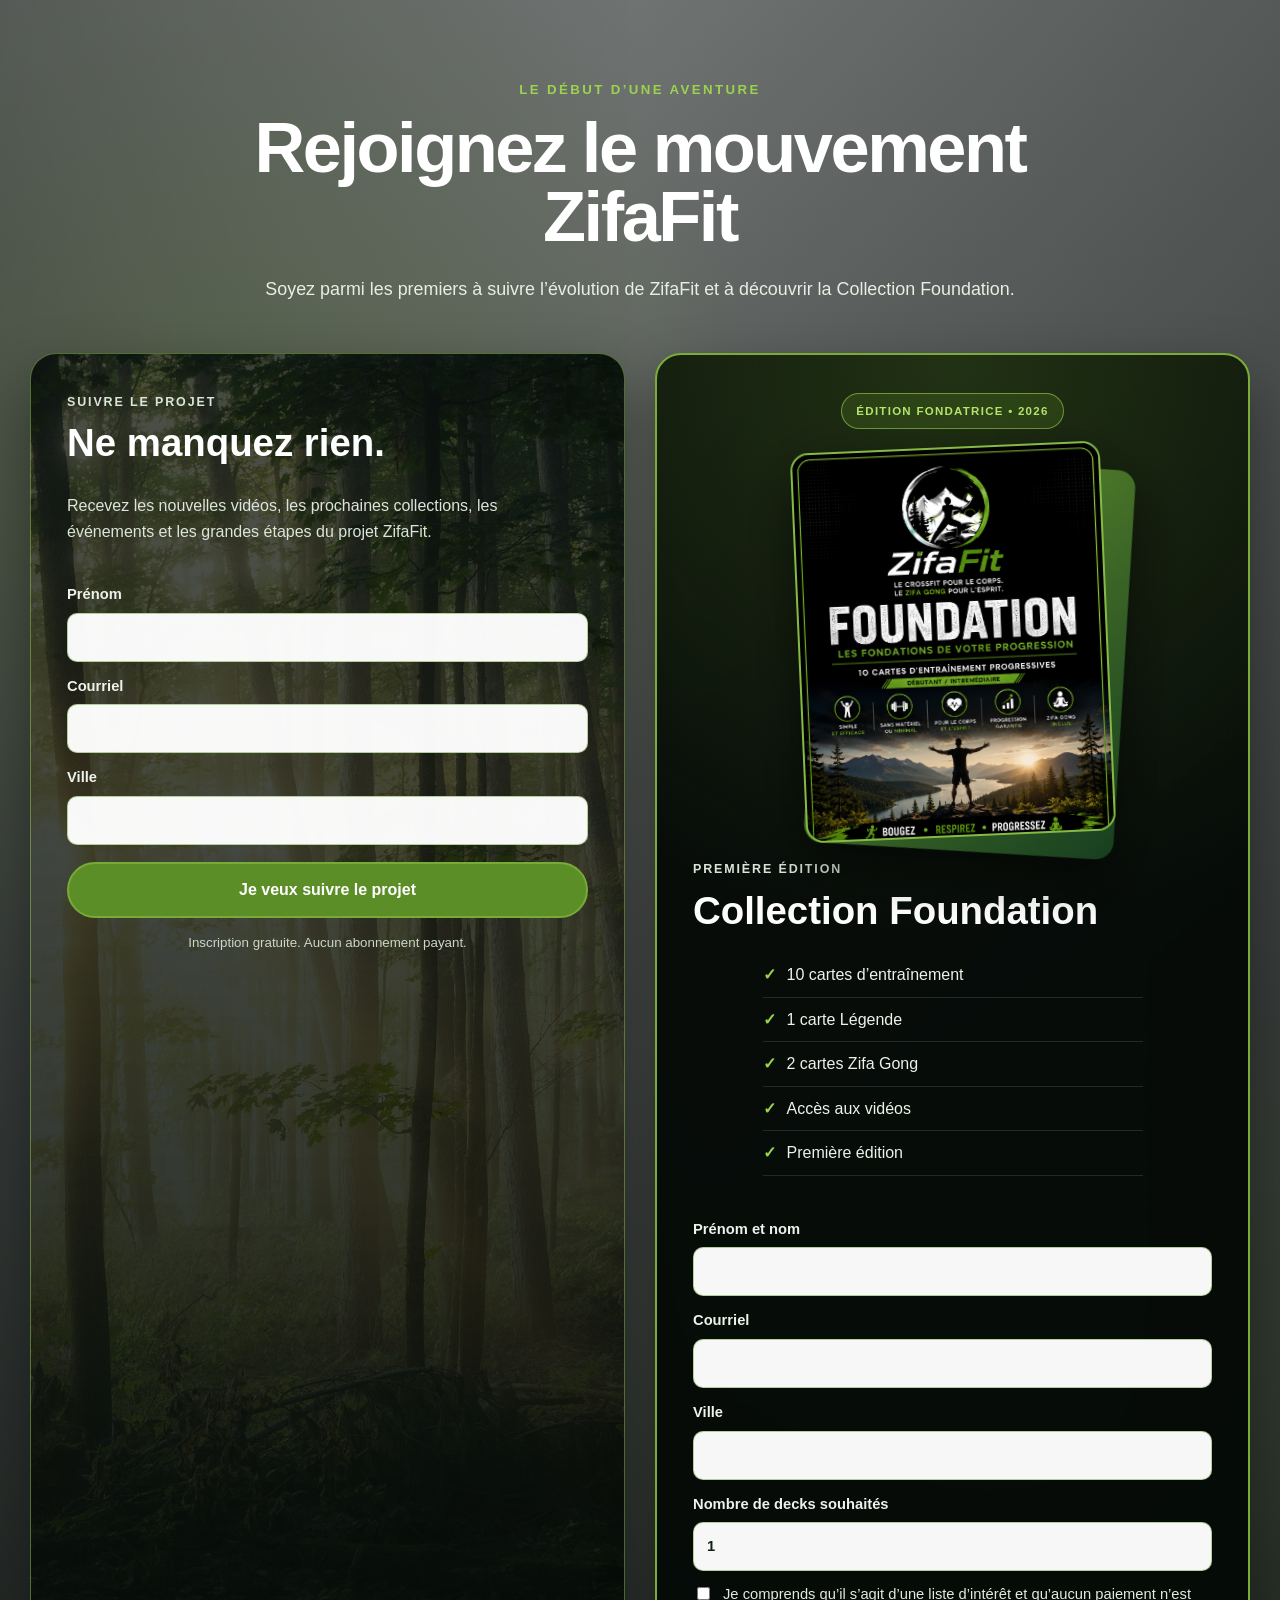
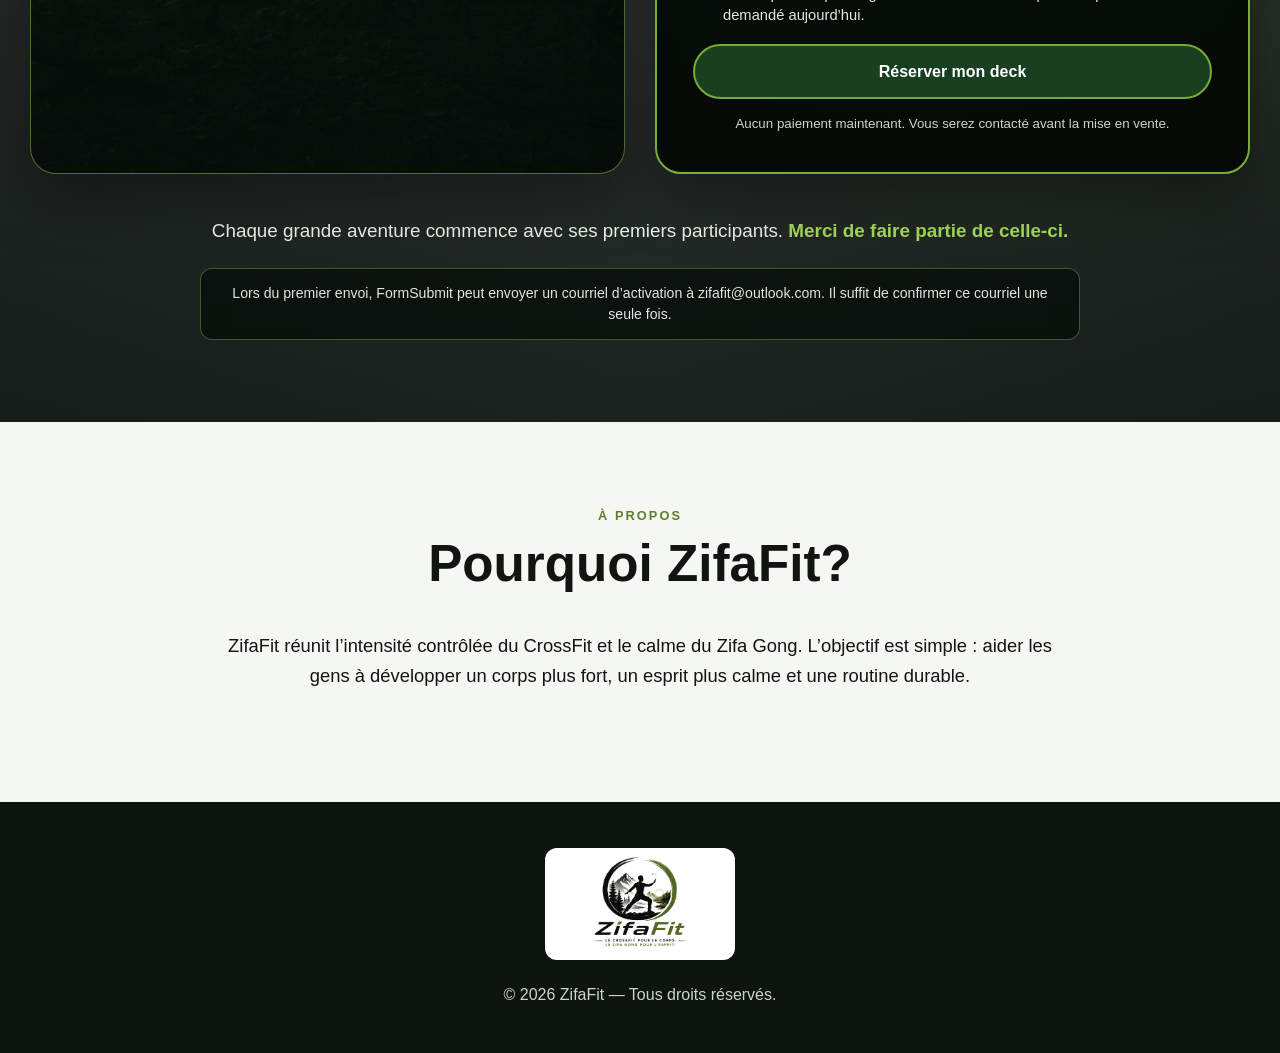
==== commit 617c8059: "Add files via upload" ====
--- a/index.html
+++ b/index.html
@@ -97,16 +97,8 @@
 
       <div class="discover-grid">
         <article class="discover-card">
-          <div class="card-icon" aria-hidden="true">
-            <svg viewBox="0 0 64 64" role="img" aria-label="Personne en mouvement">
-              <circle cx="34" cy="10" r="5"></circle>
-              <path d="M27 21l8-5 8 7 8 3"></path>
-              <path d="M32 22l-5 12-10 7"></path>
-              <path d="M35 30l7 9 10 8"></path>
-              <path d="M27 34l-2 12-8 7"></path>
-              <path d="M10 24h10M7 32h13M10 40h8"></path>
-              <path d="M46 18l5 2-2 5"></path>
-            </svg>
+          <div class="card-icon card-icon-3d" aria-hidden="true">
+            <img src="icon-bouger-3d.png" alt="">
           </div>
           <span class="number">01</span>
           <h3>Bouger</h3>
@@ -114,15 +106,8 @@
         </article>
 
         <article class="discover-card">
-          <div class="card-icon" aria-hidden="true">
-            <svg viewBox="0 0 64 64" role="img" aria-label="Respiration et calme">
-              <path d="M31 10v19"></path>
-              <path d="M31 20c-5-7-13-7-16 0-3 8-2 22 4 28 5 5 11 0 12-8"></path>
-              <path d="M33 20c5-7 13-7 16 0 3 8 2 22-4 28-5 5-11 0-12-8"></path>
-              <path d="M31 29c-5 0-8 3-10 8M33 29c5 0 8 3 10 8"></path>
-              <path d="M8 18c4-3 8-3 12 0M44 18c4-3 8-3 12 0"></path>
-              <path d="M10 53c7 4 15 4 22 0 7 4 15 4 22 0"></path>
-            </svg>
+          <div class="card-icon card-icon-3d" aria-hidden="true">
+            <img src="icon-respirer-3d.png" alt="">
           </div>
           <span class="number">02</span>
           <h3>Respirer</h3>
@@ -130,15 +115,8 @@
         </article>
 
         <article class="discover-card">
-          <div class="card-icon" aria-hidden="true">
-            <svg viewBox="0 0 64 64" role="img" aria-label="Progression vers un sommet">
-              <path d="M8 52l16-21 9 10 8-12 15 23"></path>
-              <path d="M11 52h45"></path>
-              <circle cx="19" cy="39" r="3"></circle>
-              <path d="M19 42l5 5 5-7"></path>
-              <path d="M35 23l8-8 7 5 7-10"></path>
-              <path d="M50 10h7v7"></path>
-            </svg>
+          <div class="card-icon card-icon-3d" aria-hidden="true">
+            <img src="icon-progresser-3d.png" alt="">
           </div>
           <span class="number">03</span>
           <h3>Progresser</h3>
--- a/style.css
+++ b/style.css
@@ -1505,3 +1505,40 @@
   .pp-intro,.pp-benefits,.pp-process,.pp-audience,.pp-form-section{padding:72px 22px}
   .pp-form{padding:22px}
 }
+
+
+/* ===== Icônes 3D des cartes Bouger / Respirer / Progresser ===== */
+.discover-card{
+  overflow:hidden;
+}
+.card-icon.card-icon-3d{
+  width:100%;
+  height:150px;
+  margin:0 0 18px;
+  display:flex;
+  align-items:center;
+  justify-content:center;
+  border-radius:0;
+  background:transparent;
+  box-shadow:none;
+}
+.card-icon.card-icon-3d img{
+  display:block;
+  width:auto;
+  max-width:92%;
+  height:145px;
+  object-fit:contain;
+  filter:drop-shadow(0 14px 14px rgba(39,74,20,.18));
+  transition:transform .3s ease,filter .3s ease;
+}
+.discover-card:hover .card-icon-3d img{
+  transform:translateY(-4px) scale(1.035);
+  filter:drop-shadow(0 18px 18px rgba(39,74,20,.25));
+}
+.discover-card .number{
+  z-index:2;
+}
+@media(max-width:800px){
+  .card-icon.card-icon-3d{height:135px}
+  .card-icon.card-icon-3d img{height:130px}
+}
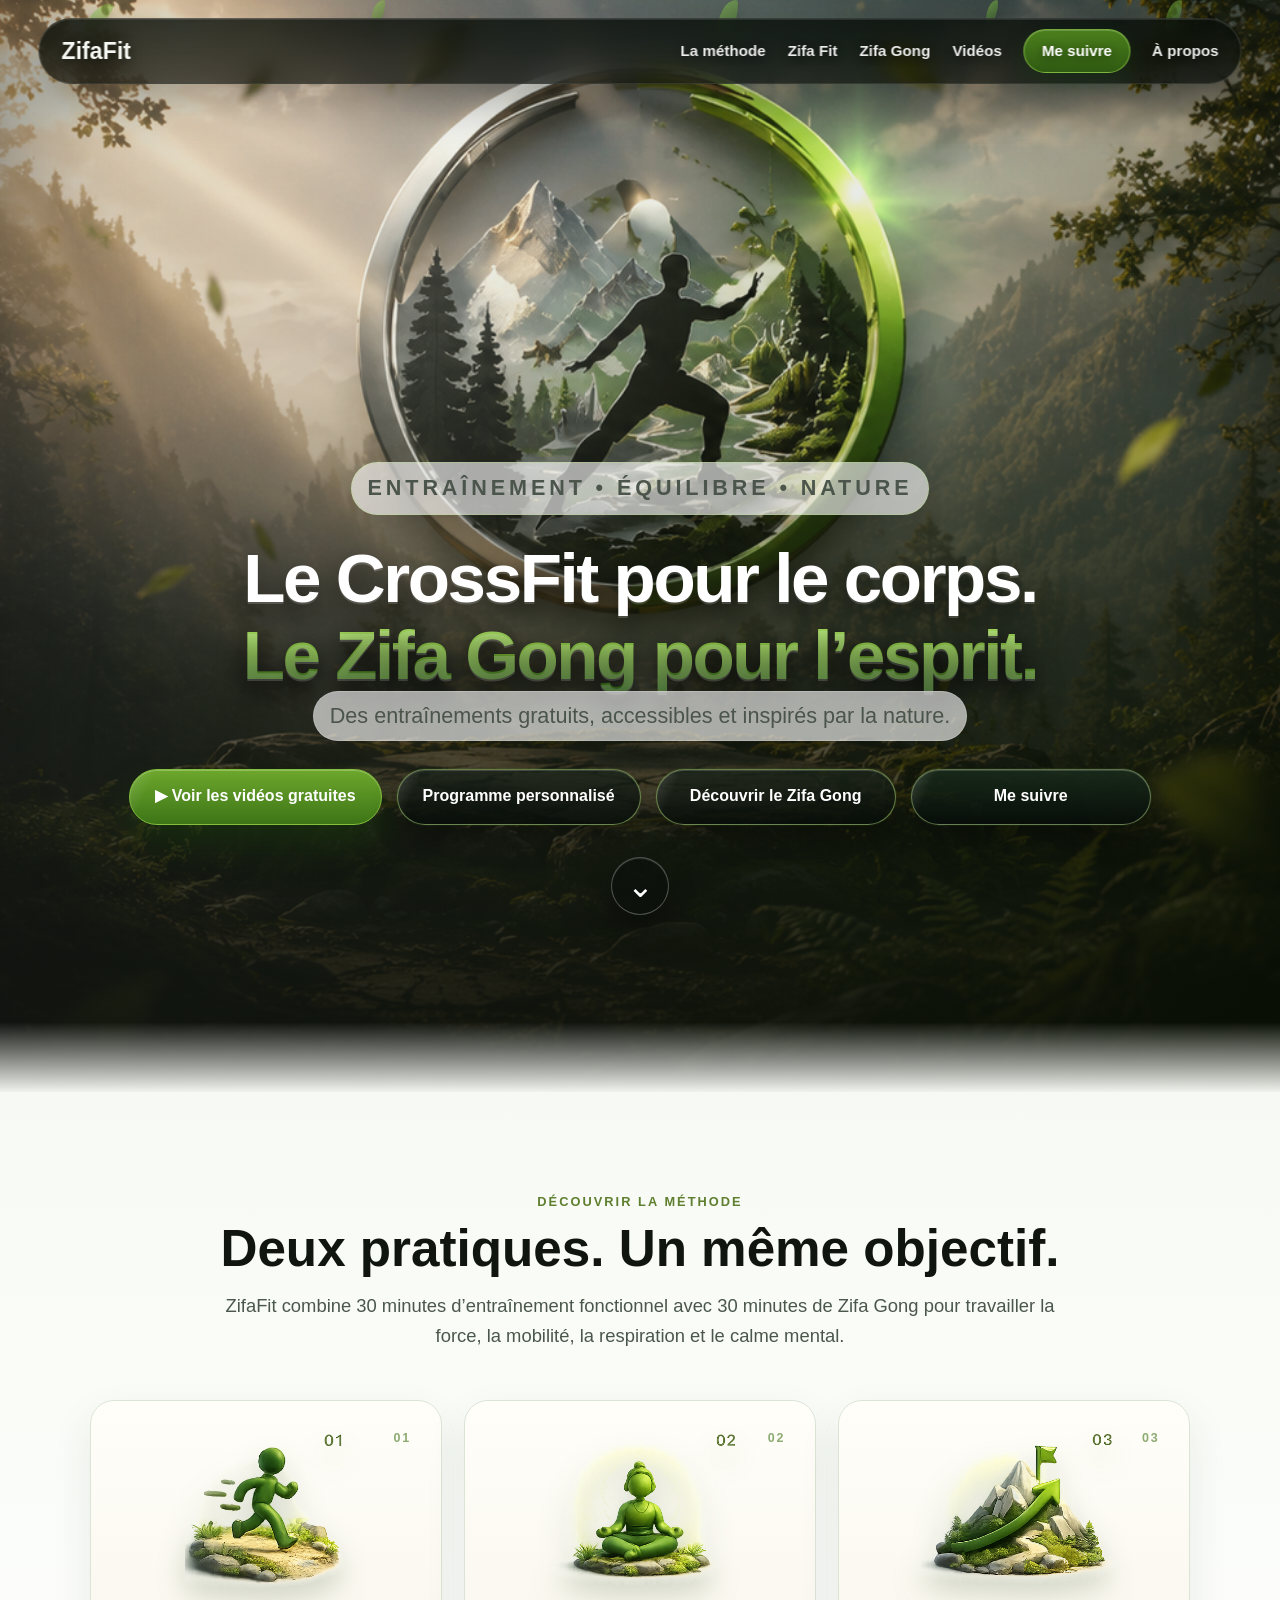
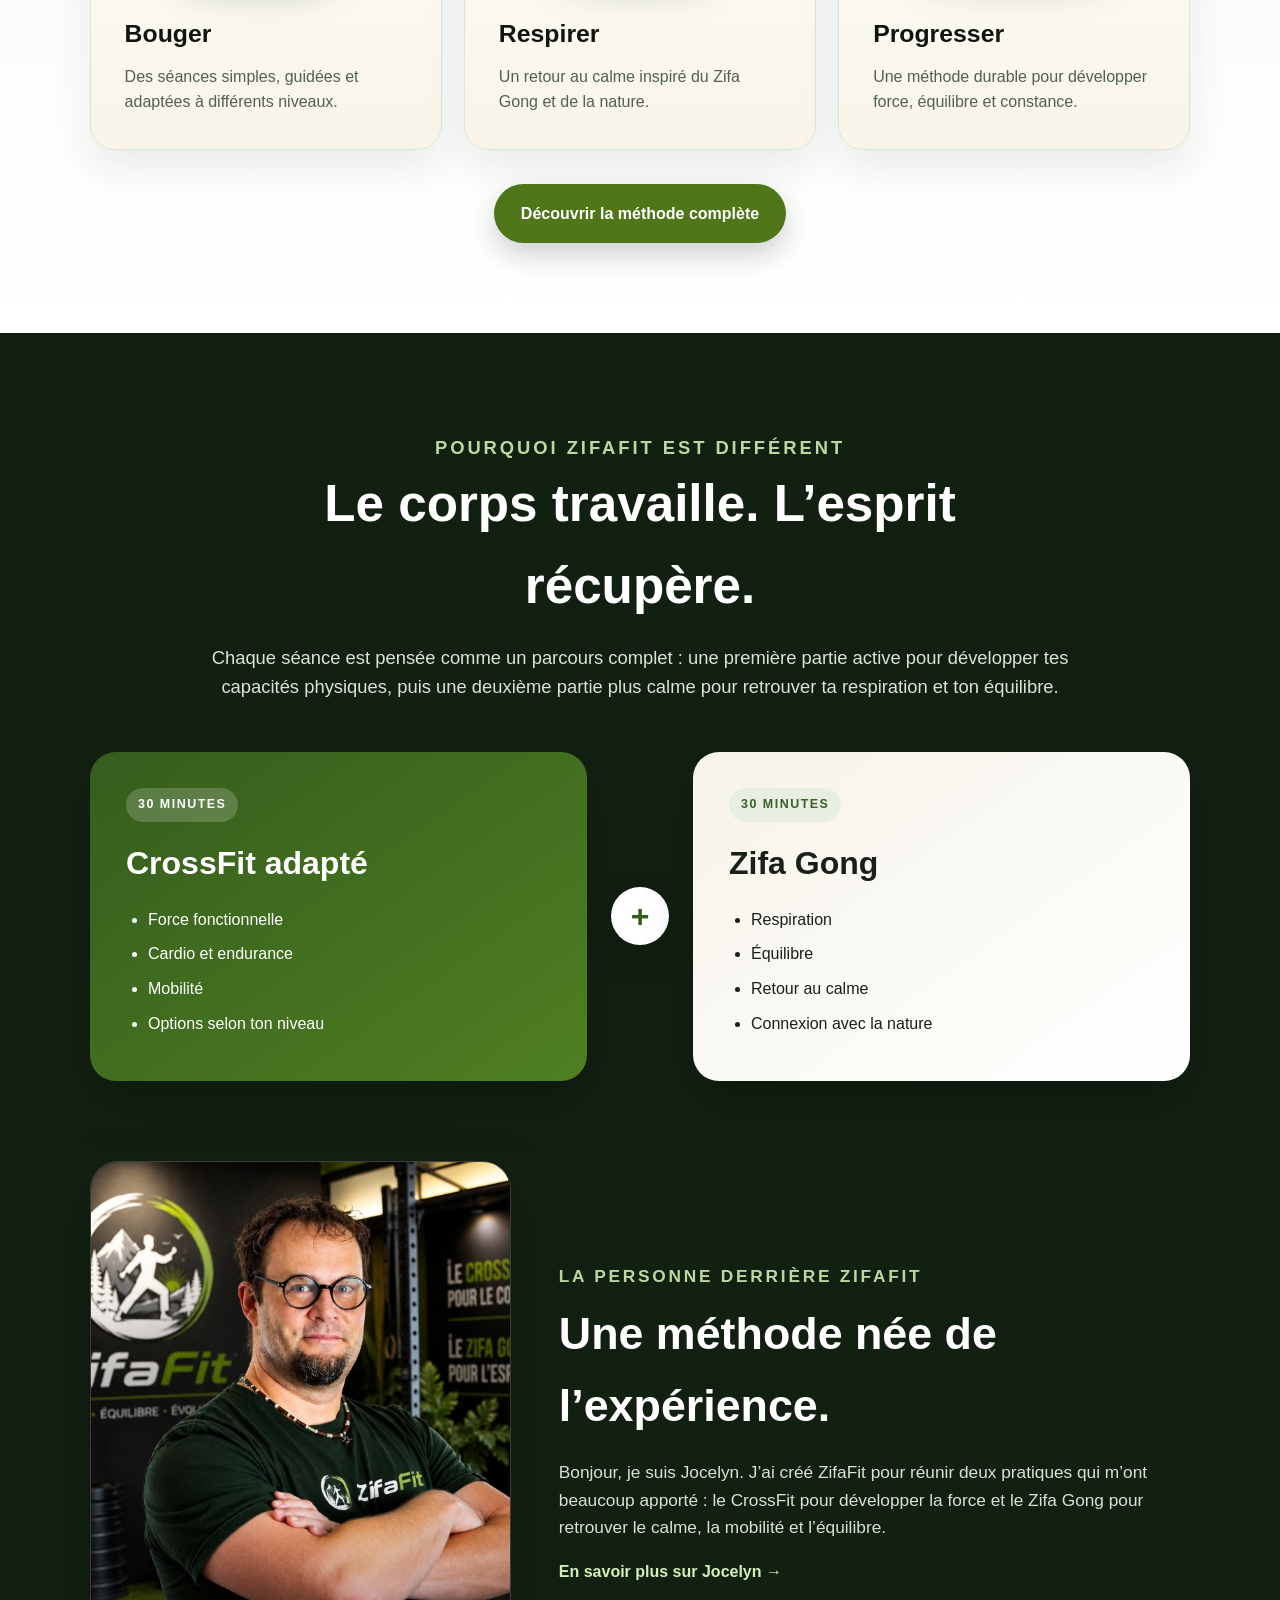
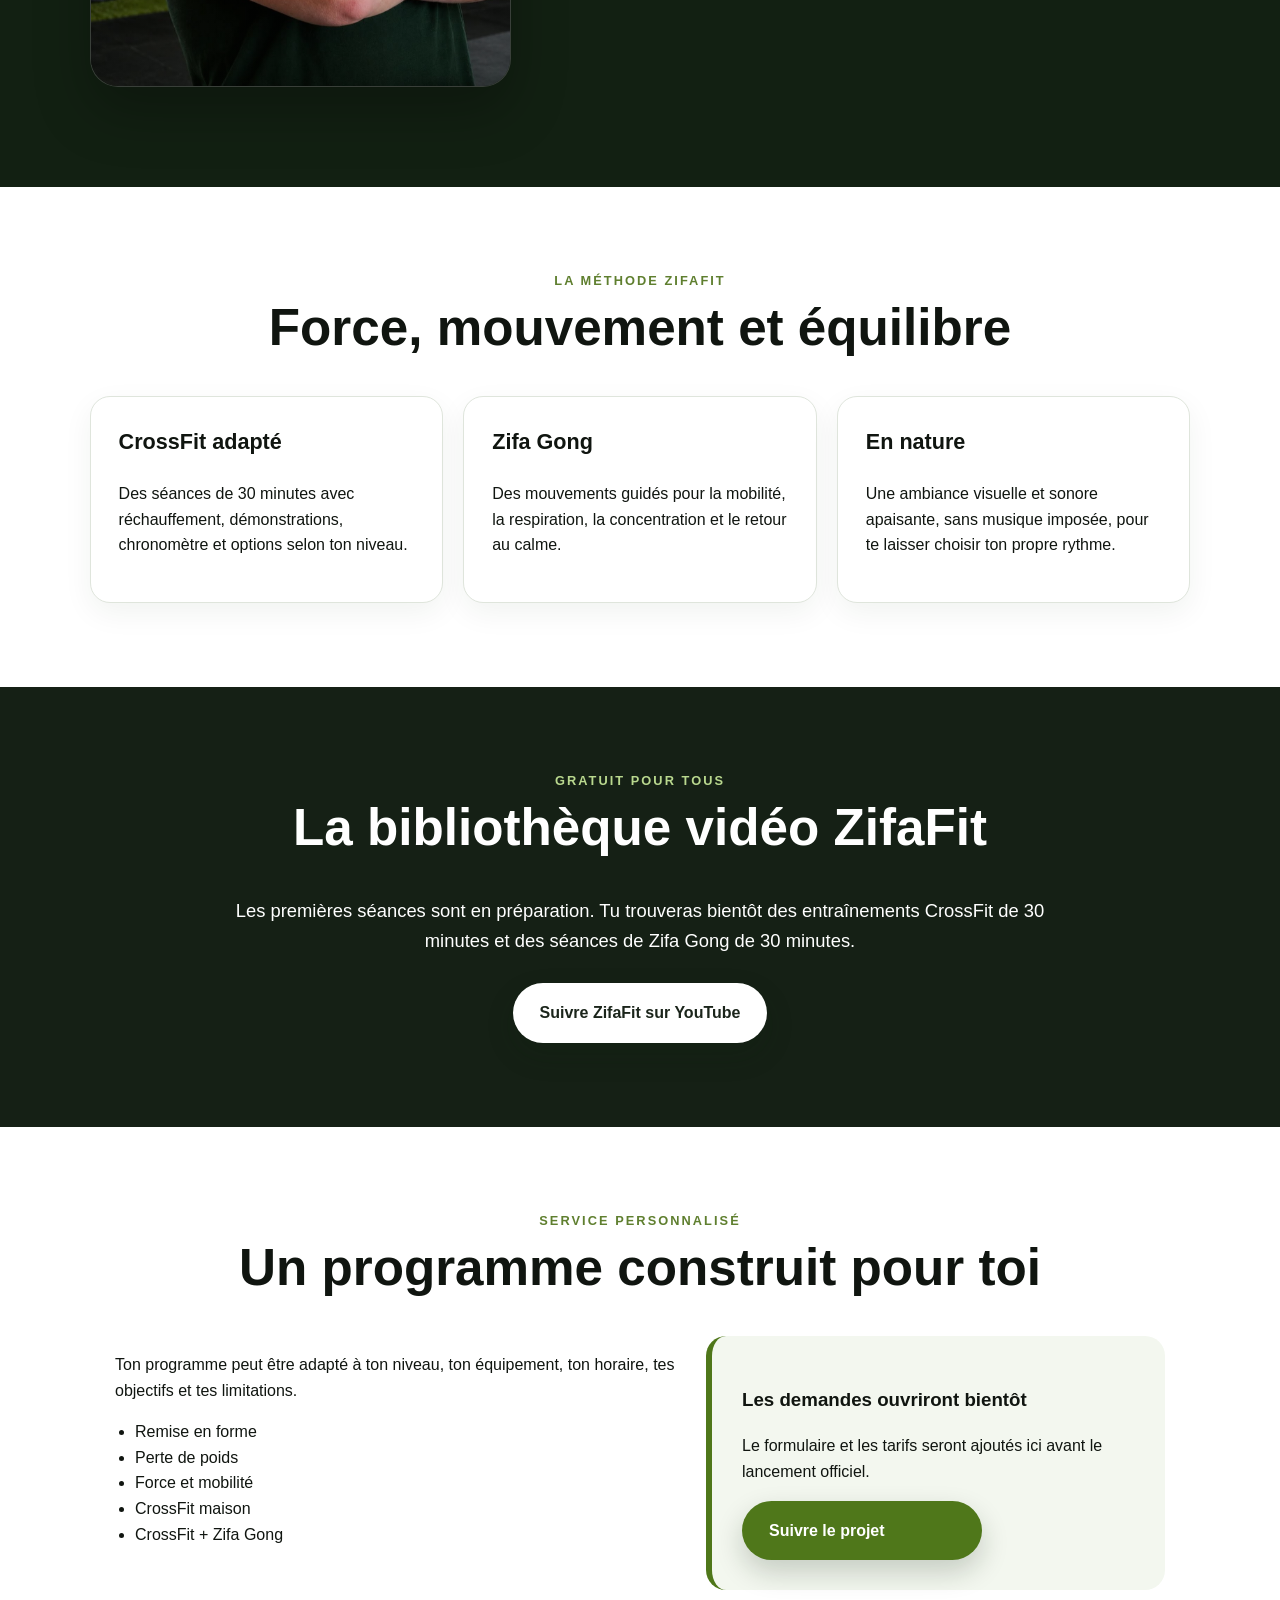
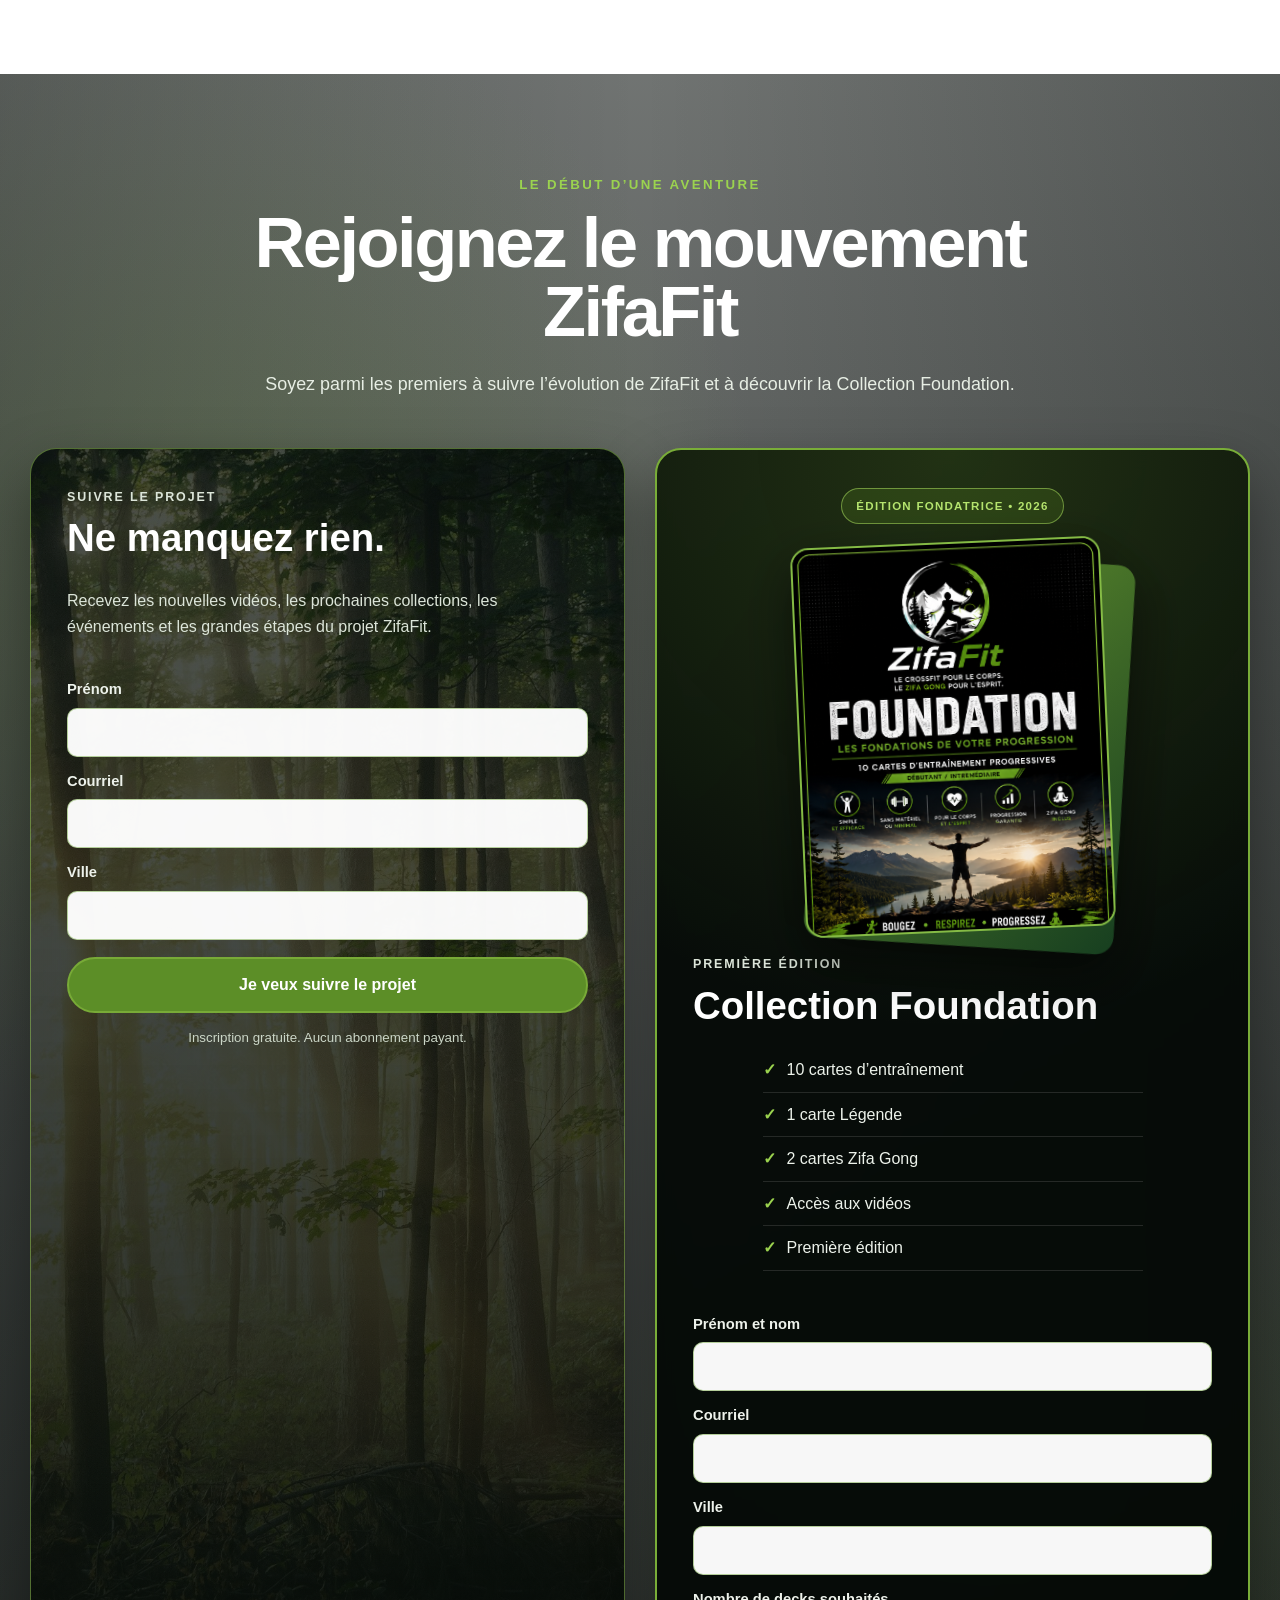
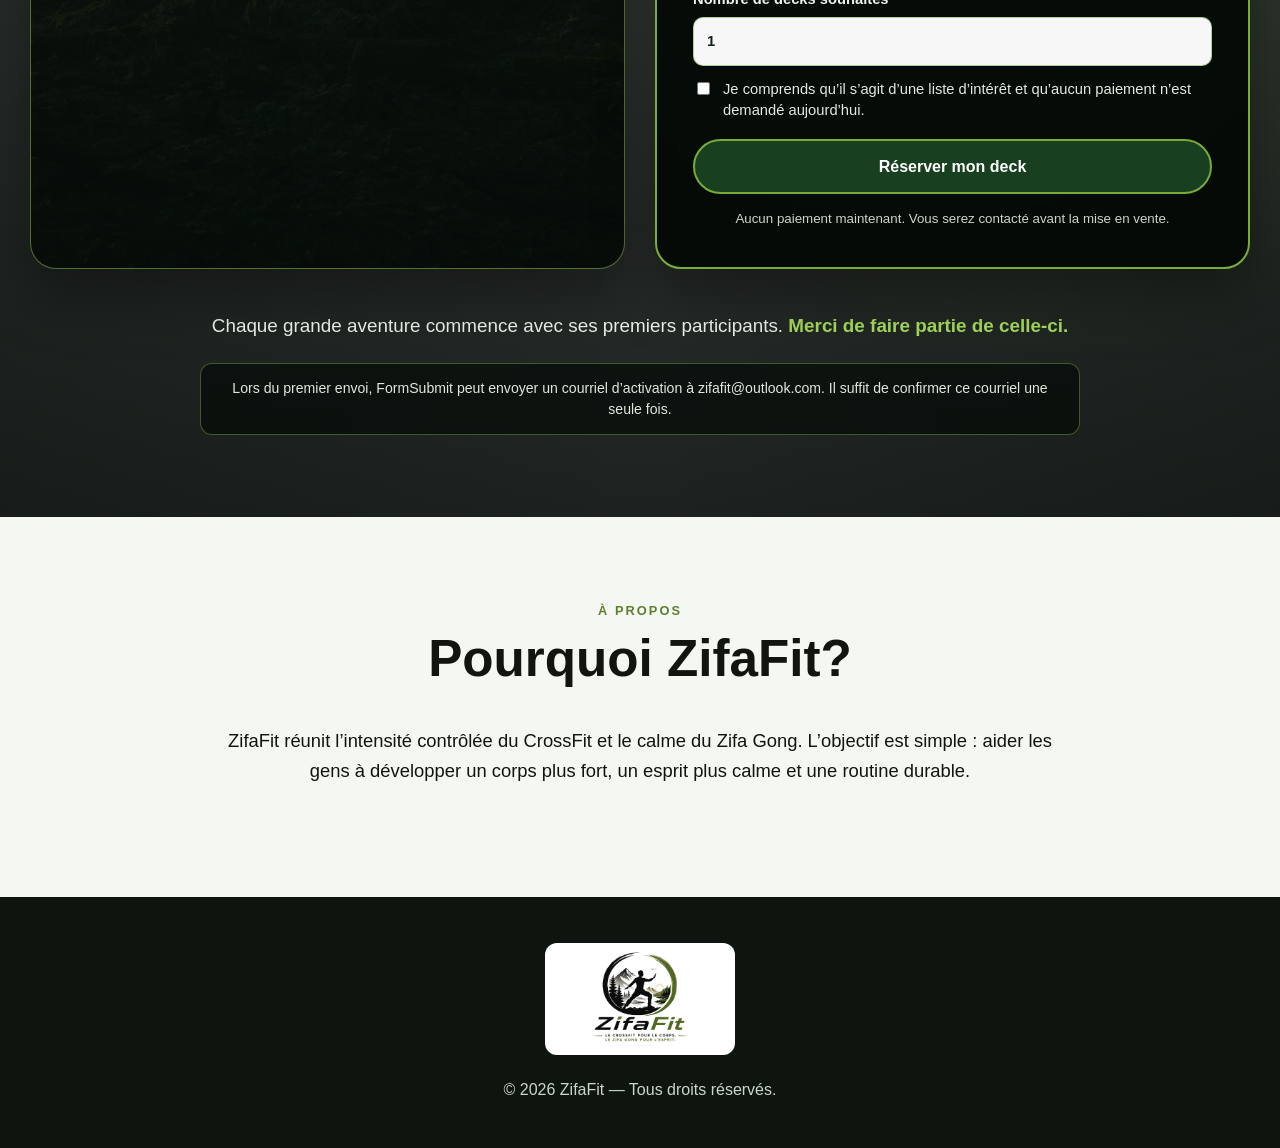
==== commit 18670721: "Add files via upload" ====
--- a/index.html
+++ b/index.html
@@ -7,7 +7,7 @@
   <title>ZifaFit</title>
   <link rel="stylesheet" href="style.css">
   <link rel="stylesheet" href="zifafit-interest.css">
-  <link rel="stylesheet" href="premium-home.css">
+  <link rel="stylesheet" href="premium-home.css?v=3">
 
   <!-- Google tag (gtag.js) -->
   <script async src="https://www.googletagmanager.com/gtag/js?id=G-3ENFRR55ED"></script>
@@ -98,7 +98,7 @@
       <div class="discover-grid">
         <article class="discover-card">
           <div class="card-icon card-icon-3d" aria-hidden="true">
-            <img src="icon-bouger-3d.png" alt="">
+            <img src="icon-bouger-3d.png?v=3" alt="">
           </div>
           <span class="number">01</span>
           <h3>Bouger</h3>
@@ -107,7 +107,7 @@
 
         <article class="discover-card">
           <div class="card-icon card-icon-3d" aria-hidden="true">
-            <img src="icon-respirer-3d.png" alt="">
+            <img src="icon-respirer-3d.png?v=3" alt="">
           </div>
           <span class="number">02</span>
           <h3>Respirer</h3>
@@ -116,7 +116,7 @@
 
         <article class="discover-card">
           <div class="card-icon card-icon-3d" aria-hidden="true">
-            <img src="icon-progresser-3d.png" alt="">
+            <img src="icon-progresser-3d.png?v=3" alt="">
           </div>
           <span class="number">03</span>
           <h3>Progresser</h3>
--- a/premium-home.css
+++ b/premium-home.css
@@ -393,3 +393,51 @@
   }
   .site-header .brand{font-size:1.22rem}
 }
+
+
+/* ===== Cartes accueil : illustrations 3D ZifaFit ===== */
+.discover-card {
+  overflow: hidden;
+}
+
+.discover-card .card-icon.card-icon-3d {
+  width: 100% !important;
+  height: 165px !important;
+  margin: 0 0 20px !important;
+  display: flex !important;
+  align-items: center !important;
+  justify-content: center !important;
+  border-radius: 0 !important;
+  background: transparent !important;
+  box-shadow: none !important;
+  color: inherit !important;
+}
+
+.discover-card .card-icon.card-icon-3d img {
+  display: block !important;
+  width: auto !important;
+  max-width: 94% !important;
+  height: 155px !important;
+  object-fit: contain !important;
+  filter: drop-shadow(0 15px 14px rgba(36, 71, 18, .20));
+  transition: transform .28s ease, filter .28s ease;
+}
+
+.discover-card:hover .card-icon.card-icon-3d img {
+  transform: translateY(-5px) scale(1.035);
+  filter: drop-shadow(0 20px 18px rgba(36, 71, 18, .27));
+}
+
+.discover-card .number {
+  z-index: 3;
+}
+
+@media (max-width: 800px) {
+  .discover-card .card-icon.card-icon-3d {
+    height: 145px !important;
+  }
+
+  .discover-card .card-icon.card-icon-3d img {
+    height: 138px !important;
+  }
+}
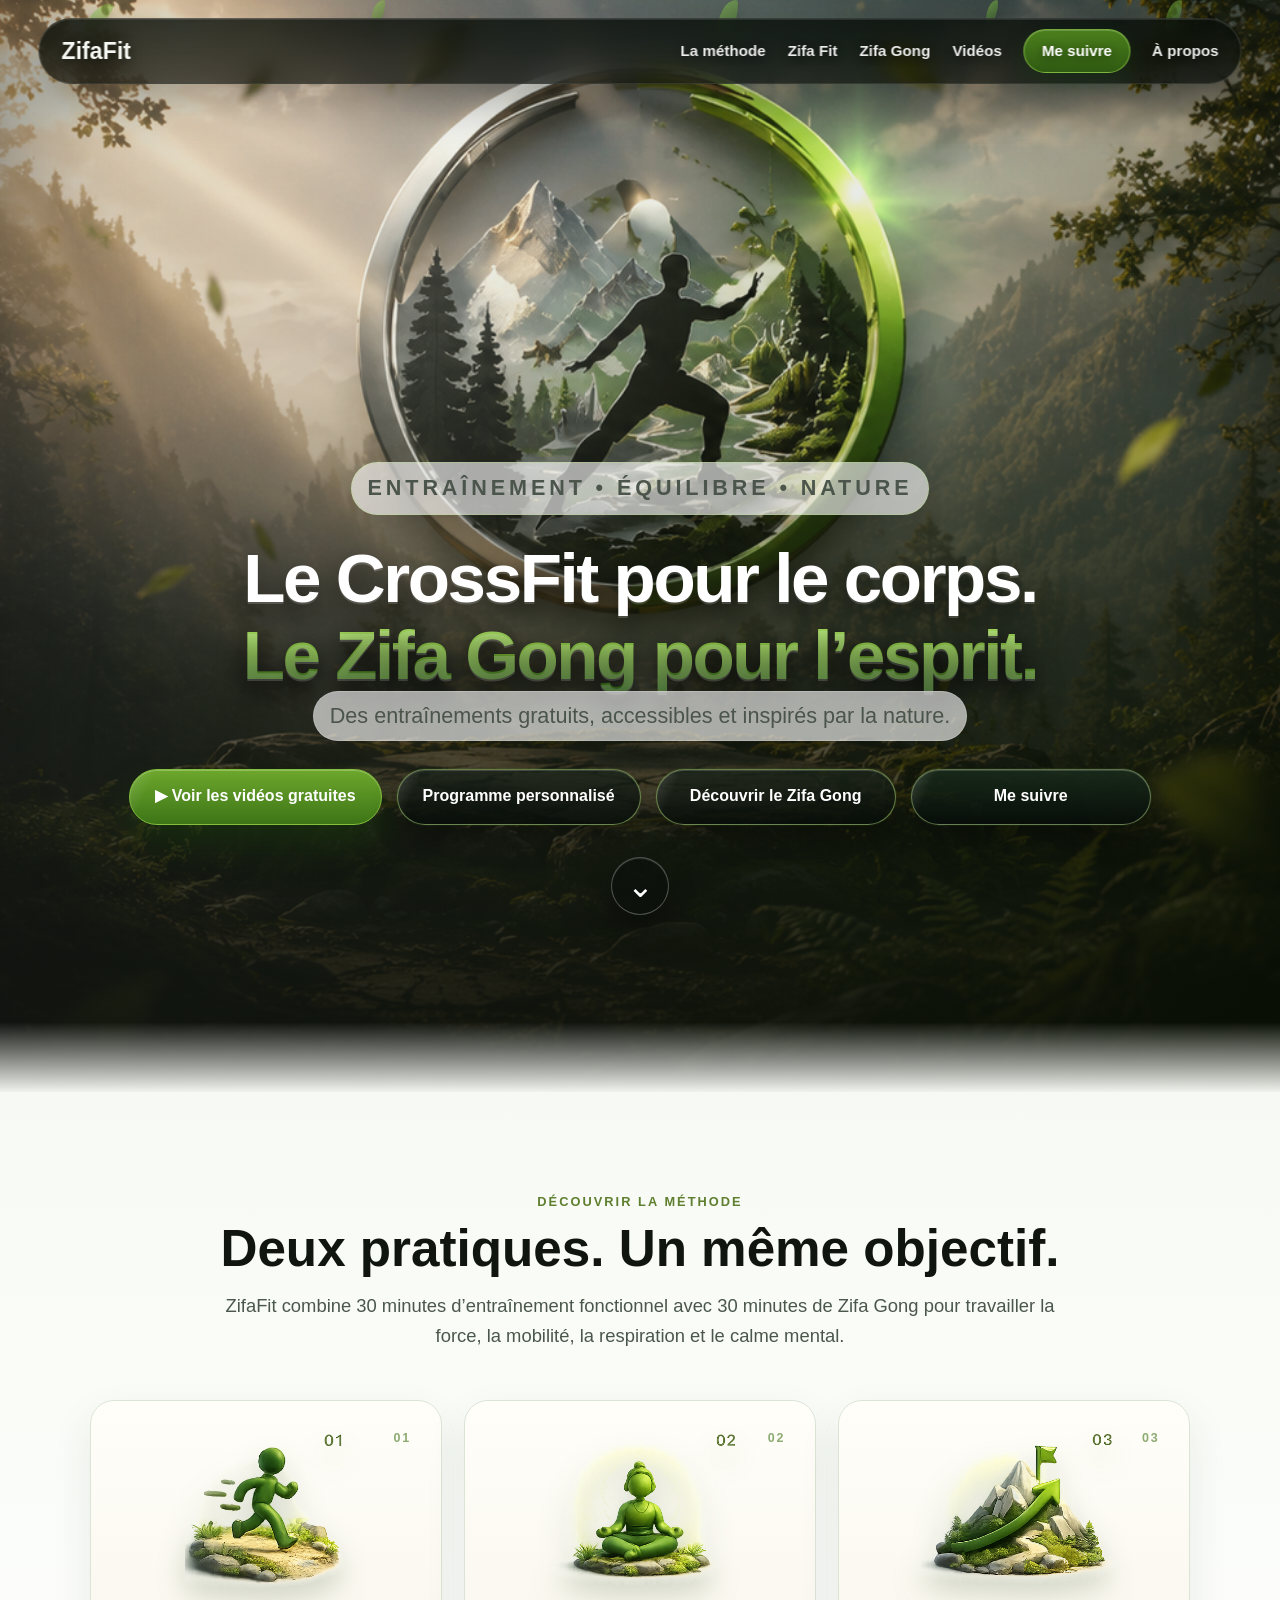
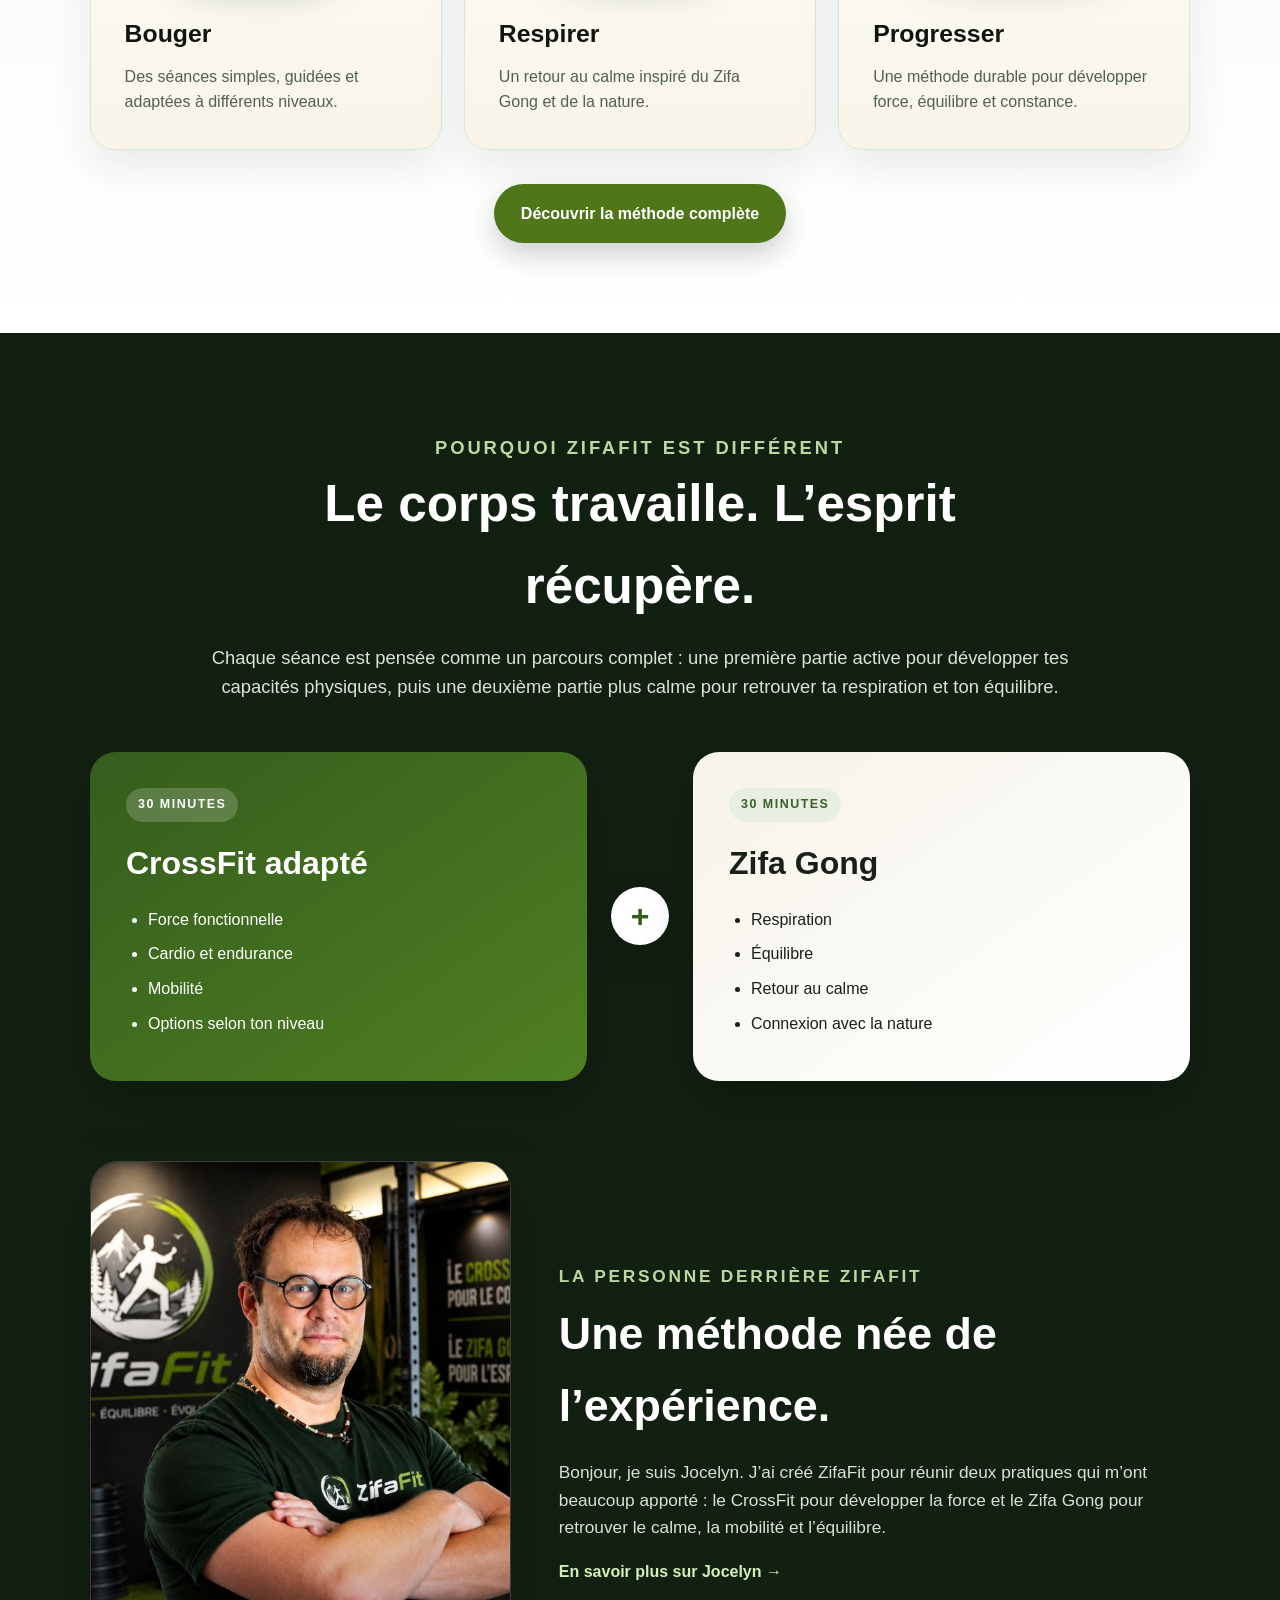
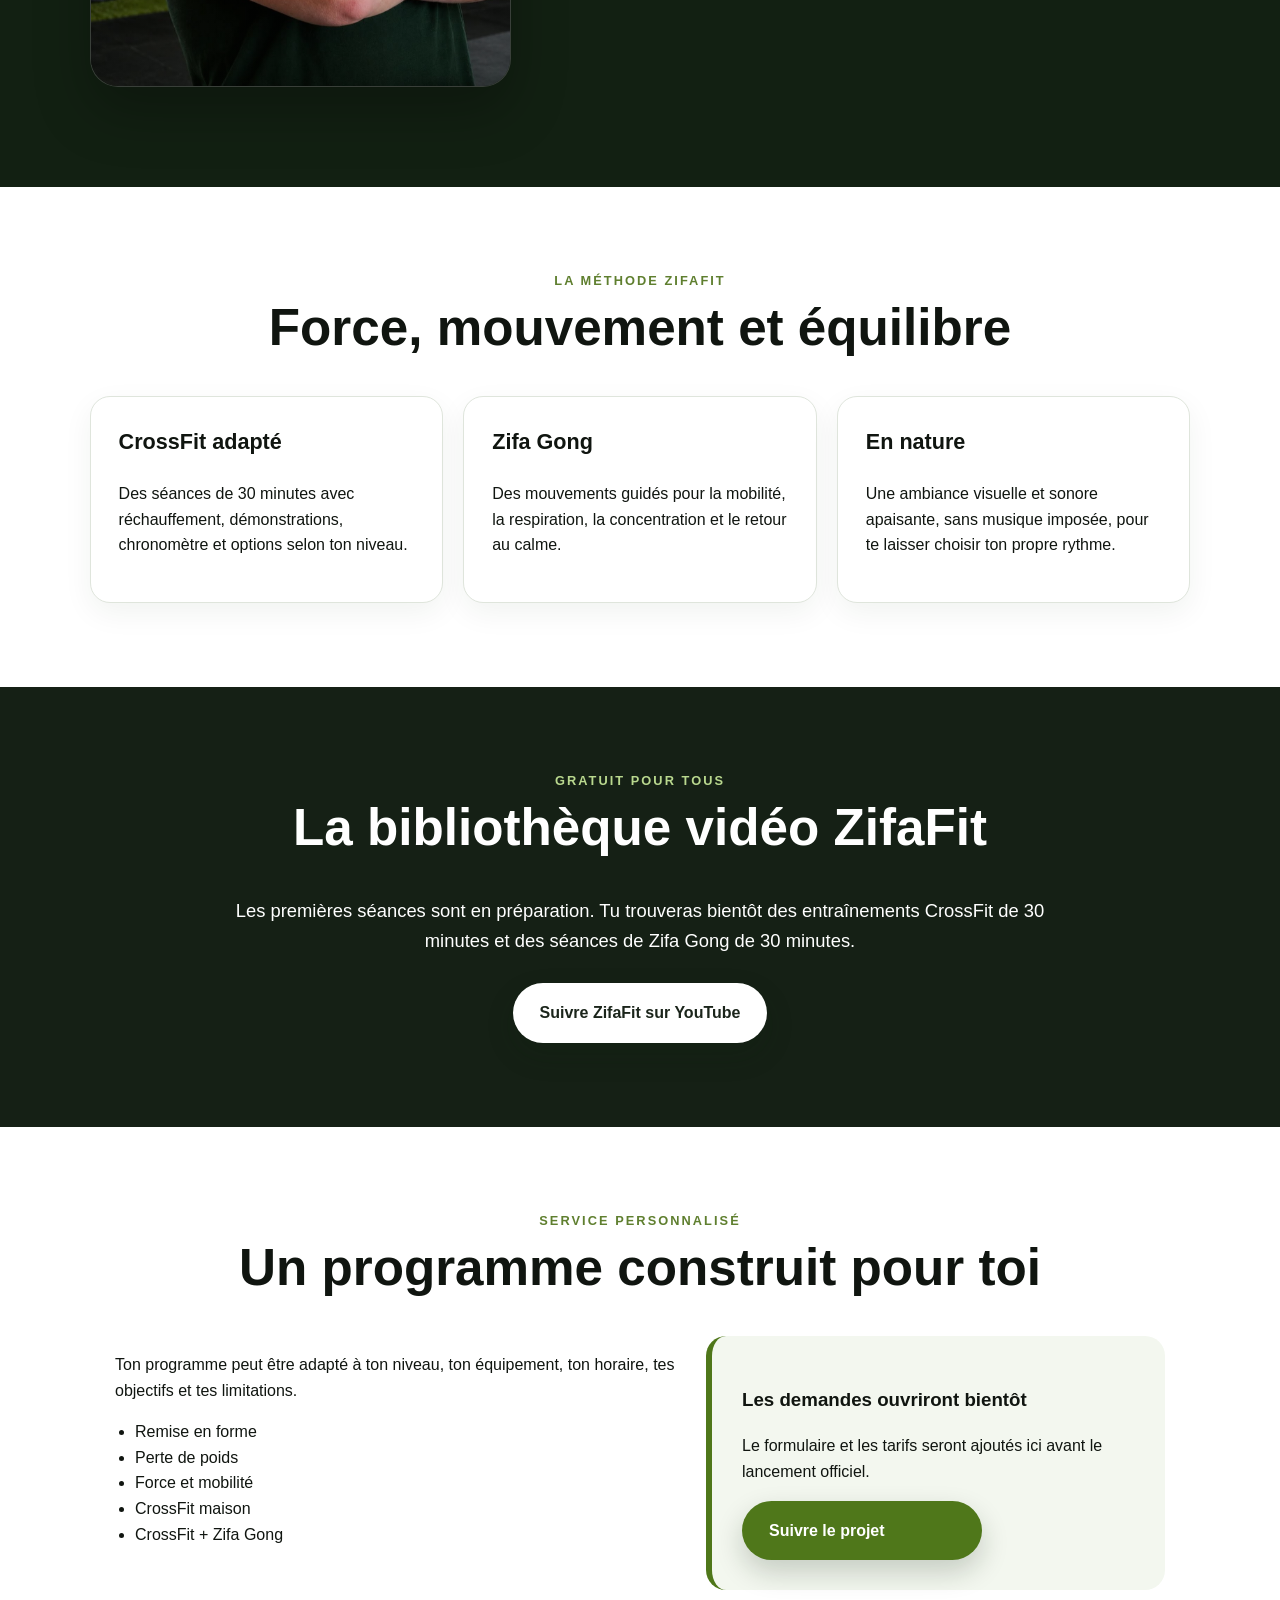
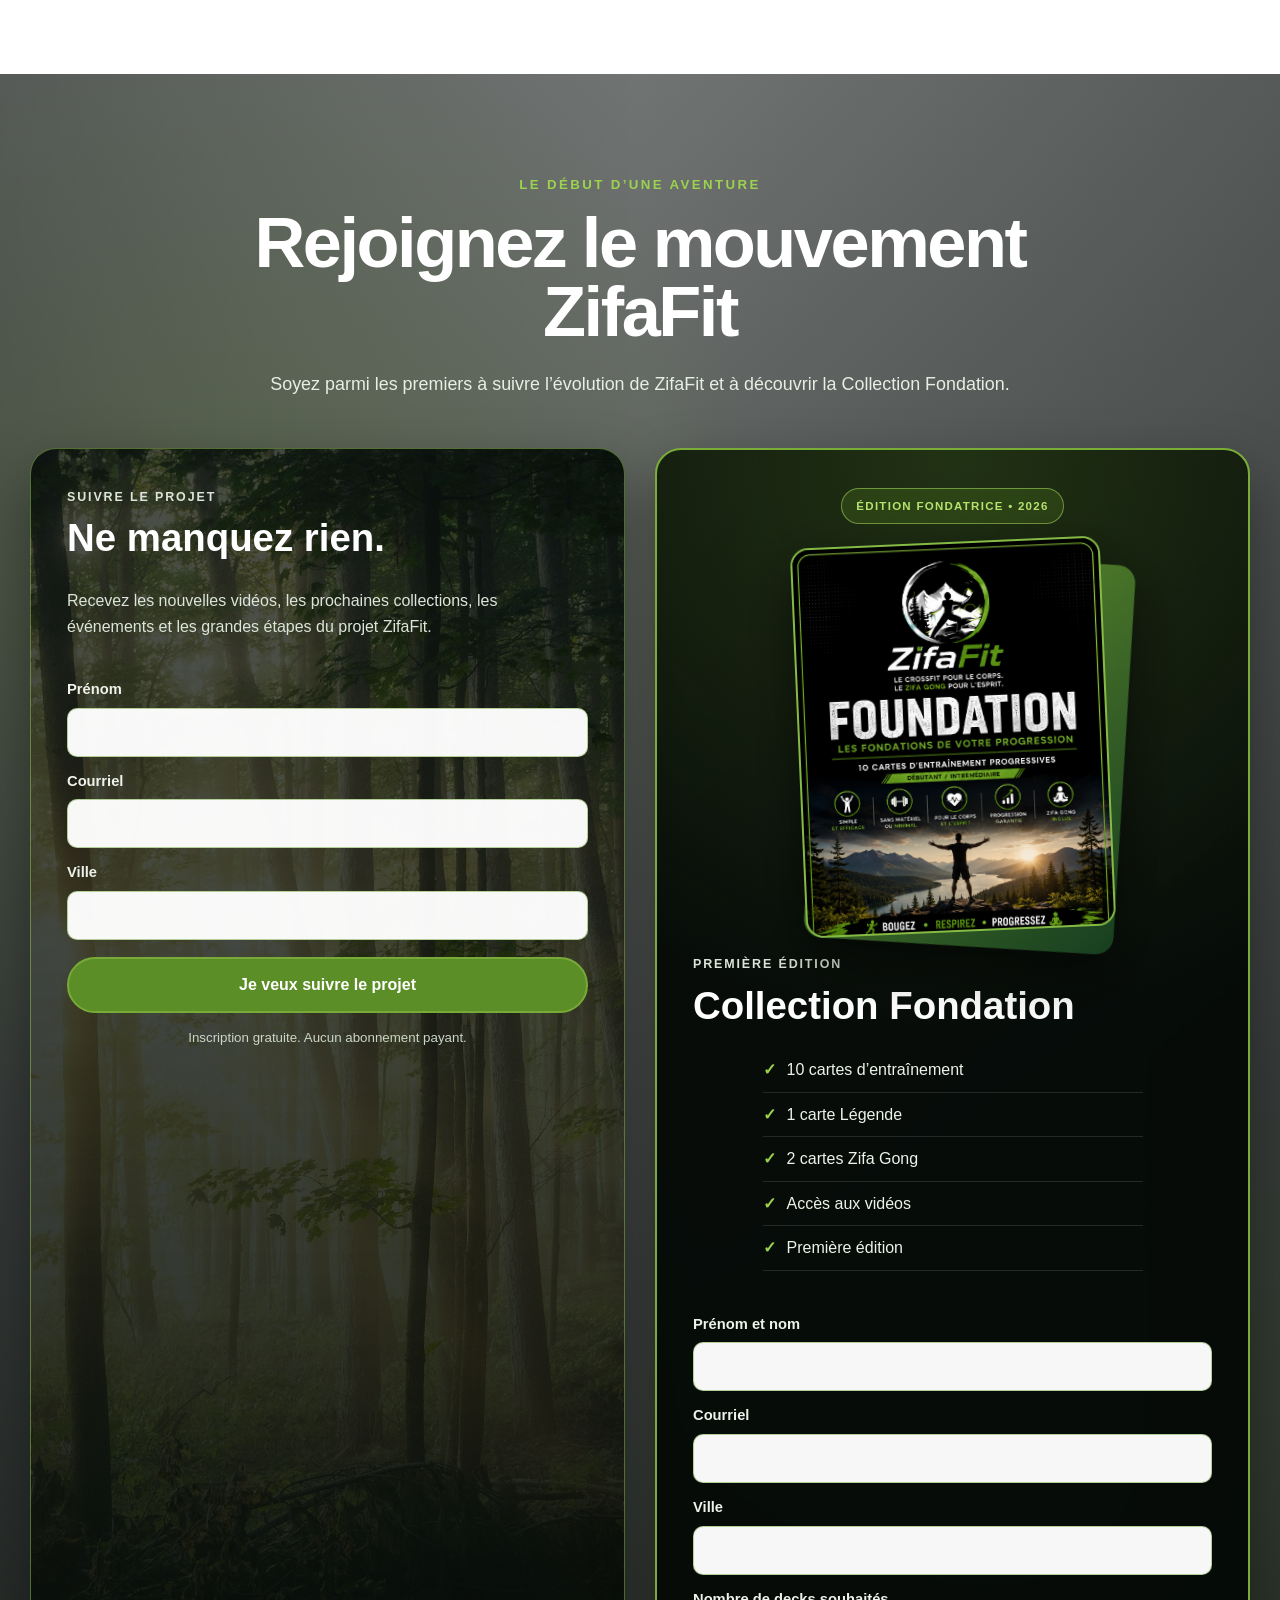
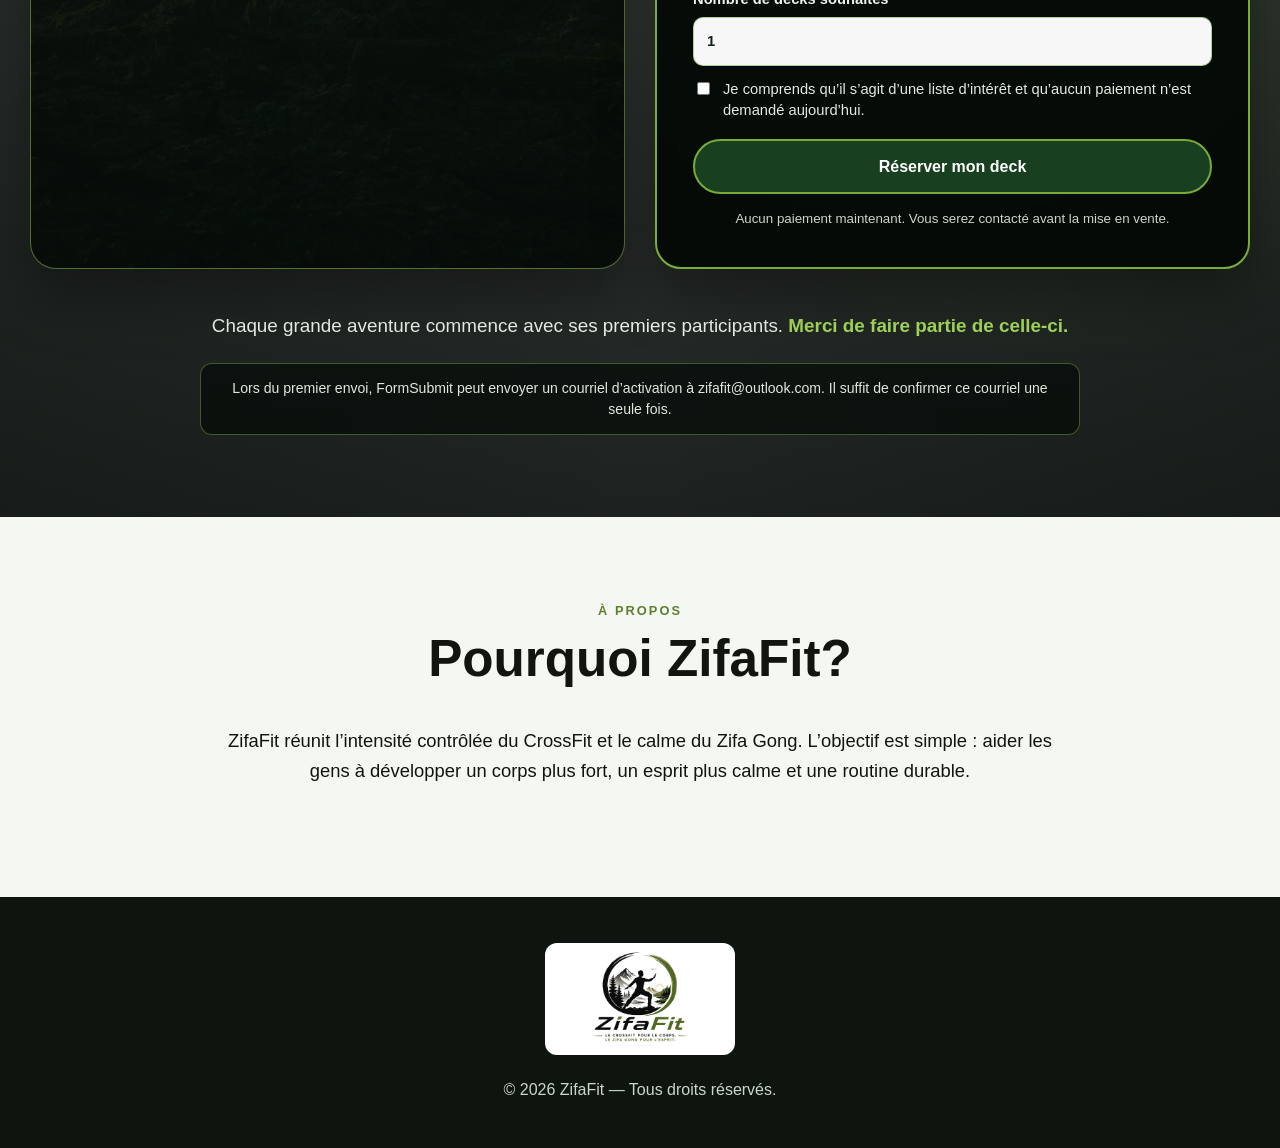
==== commit 695707fe: "Add files via upload" ====
--- a/index.html
+++ b/index.html
@@ -1,370 +1,305 @@
-<!doctype html>
+<!DOCTYPE html>
+
 <html lang="fr">
 <head>
-  <meta charset="utf-8">
-  <meta name="viewport" content="width=device-width, initial-scale=1">
-  <meta name="description" content="ZifaFit – Le CrossFit pour le corps. Le Zifa Gong pour l’esprit.">
-  <title>ZifaFit</title>
-  <link rel="stylesheet" href="style.css">
-  <link rel="stylesheet" href="zifafit-interest.css">
-  <link rel="stylesheet" href="premium-home.css?v=3">
-
-  <!-- Google tag (gtag.js) -->
-  <script async src="https://www.googletagmanager.com/gtag/js?id=G-3ENFRR55ED"></script>
-  <script>
+<meta charset="utf-8"/>
+<meta content="width=device-width, initial-scale=1" name="viewport"/>
+<meta content="ZifaFit réunit entraînement fonctionnel accessible et Zifa Gong pour développer un corps plus fort, un esprit plus calme et une routine durable." name="description"/>
+<title>ZifaFit | Bouger, respirer, progresser</title>
+<link href="style.css" rel="stylesheet"/>
+<link href="zifafit-interest.css" rel="stylesheet"/>
+<link href="premium-home.css?v=3" rel="stylesheet"/>
+<!-- Google tag (gtag.js) -->
+<script async="" src="https://www.googletagmanager.com/gtag/js?id=G-3ENFRR55ED"></script>
+<script>
     window.dataLayer = window.dataLayer || [];
     function gtag(){dataLayer.push(arguments);}
     gtag('js', new Date());
     gtag('config', 'G-3ENFRR55ED');
   </script>
-</head>
-
+<link href="https://zifafit.com/" rel="canonical"/><meta content="fr_CA" property="og:locale"/><meta content="website" property="og:type"/><meta content="ZifaFit | Bouger, respirer, progresser" property="og:title"/><meta content="ZifaFit réunit entraînement fonctionnel accessible et Zifa Gong pour développer un corps plus fort, un esprit plus calme et une routine durable." property="og:description"/><meta content="https://zifafit.com/" property="og:url"/><meta content="https://zifafit.com/zifafit-hero-premium.jpg" property="og:image"/><meta content="summary_large_image" name="twitter:card"/></head>
 <body>
-  <header class="site-header">
-    <a class="brand" href="#accueil" aria-label="Accueil ZifaFit">ZifaFit</a>
-
-    <nav aria-label="Navigation principale">
-      <a href="methode.html">La méthode</a>
-      <a href="collection-fondation.html">Zifa Fit</a>
-      <a href="zifa-gong.html">Zifa Gong</a>
-      <a href="#videos">Vidéos</a>
-      <a href="#interet">Me suivre</a>
-      <a href="#apropos">À propos</a>
-    </nav>
-  </header>
-
-  <main>
-    <section class="hero premium-hero" id="accueil">
-      <div class="premium-hero-bg" aria-hidden="true"></div>
-      <div class="premium-hero-vignette" aria-hidden="true"></div>
-
-      <div class="premium-leaves" aria-hidden="true">
-        <span class="leaf leaf-1"></span>
-        <span class="leaf leaf-2"></span>
-        <span class="leaf leaf-3"></span>
-        <span class="leaf leaf-4"></span>
-        <span class="leaf leaf-5"></span>
-      </div>
-
-      <div class="hero-content premium-hero-content">
-        <p class="premium-kicker">ENTRAÎNEMENT • ÉQUILIBRE • NATURE</p>
-
-        <h1 class="premium-title">
-          <span>Le CrossFit pour le corps.</span>
-          <span>Le Zifa Gong pour l’esprit.</span>
-        </h1>
-
-        <p class="hero-intro premium-intro">
+<header class="site-header">
+<a aria-label="Accueil ZifaFit" class="brand" href="#accueil">ZifaFit</a>
+<nav aria-label="Navigation principale">
+<a href="methode.html">La méthode</a>
+<a href="collection-fondation.html">Zifa Fit</a>
+<a href="zifa-gong.html">Zifa Gong</a>
+<a href="#videos">Vidéos</a>
+<a href="#interet">Me suivre</a>
+<a href="#apropos">À propos</a>
+</nav>
+</header>
+<main>
+<section class="hero premium-hero" id="accueil">
+<div aria-hidden="true" class="premium-hero-bg"></div>
+<div aria-hidden="true" class="premium-hero-vignette"></div>
+<div aria-hidden="true" class="premium-leaves">
+<span class="leaf leaf-1"></span>
+<span class="leaf leaf-2"></span>
+<span class="leaf leaf-3"></span>
+<span class="leaf leaf-4"></span>
+<span class="leaf leaf-5"></span>
+</div>
+<div class="hero-content premium-hero-content">
+<p class="premium-kicker">ENTRAÎNEMENT • ÉQUILIBRE • NATURE</p>
+<h1 class="premium-title">
+<span>Le CrossFit pour le corps.</span>
+<span>Le Zifa Gong pour l’esprit.</span>
+</h1>
+<p class="hero-intro premium-intro">
           Des entraînements gratuits, accessibles et inspirés par la nature.
         </p>
-
-        <div class="actions premium-home-actions">
-          <a class="button primary premium-button premium-button-main"
-             href="https://www.youtube.com/@Zifafit"
-             target="_blank"
-             rel="noopener">
+<div class="actions premium-home-actions">
+<a class="button primary premium-button premium-button-main" href="https://www.youtube.com/@Zifafit" rel="noopener noreferrer" target="_blank">
             ▶ Voir les vidéos gratuites
           </a>
-
-          <a class="button secondary premium-button"
-             href="programme-personnalise.html">
+<a class="button secondary premium-button" href="programme-personnalise.html">
             Programme personnalisé
           </a>
-
-          <a class="button secondary premium-button"
-             href="zifa-gong.html">
+<a class="button secondary premium-button" href="zifa-gong.html">
             Découvrir le Zifa Gong
           </a>
-
-          <a class="button premium-button premium-button-follow"
-             href="#interet">
+<a class="button premium-button premium-button-follow" href="#interet">
             Me suivre
           </a>
-        </div>
-
-        <a class="scroll-cue premium-scroll" href="#interet" aria-label="Descendre vers la section suivante">⌄</a>
-      </div>
-    </section>
-
-    <section class="discover" id="decouvrir">
-      <div class="section-transition" aria-hidden="true"></div>
-
-      <div class="discover-copy">
-        <p class="eyebrow">Découvrir la méthode</p>
-        <h2>Deux pratiques. Un même objectif.</h2>
-        <p>ZifaFit combine 30 minutes d’entraînement fonctionnel avec 30 minutes de Zifa Gong pour travailler la force, la mobilité, la respiration et le calme mental.</p>
-      </div>
-
-      <div class="discover-grid">
-        <article class="discover-card">
-          <div class="card-icon card-icon-3d" aria-hidden="true">
-            <img src="icon-bouger-3d.png?v=3" alt="">
-          </div>
-          <span class="number">01</span>
-          <h3>Bouger</h3>
-          <p>Des séances simples, guidées et adaptées à différents niveaux.</p>
-        </article>
-
-        <article class="discover-card">
-          <div class="card-icon card-icon-3d" aria-hidden="true">
-            <img src="icon-respirer-3d.png?v=3" alt="">
-          </div>
-          <span class="number">02</span>
-          <h3>Respirer</h3>
-          <p>Un retour au calme inspiré du Zifa Gong et de la nature.</p>
-        </article>
-
-        <article class="discover-card">
-          <div class="card-icon card-icon-3d" aria-hidden="true">
-            <img src="icon-progresser-3d.png?v=3" alt="">
-          </div>
-          <span class="number">03</span>
-          <h3>Progresser</h3>
-          <p>Une méthode durable pour développer force, équilibre et constance.</p>
-        </article>
-      </div>
-
-      <div class="discover-action">
-        <a class="button primary" href="methode.html">Découvrir la méthode complète</a>
-      </div>
-    </section>
-
-    <section class="split-method" id="methode">
-      <div class="split-copy">
-        <p class="eyebrow">Pourquoi ZifaFit est différent</p>
-        <h2>Le corps travaille. L’esprit récupère.</h2>
-        <p>Chaque séance est pensée comme un parcours complet : une première partie active pour développer tes capacités physiques, puis une deuxième partie plus calme pour retrouver ta respiration et ton équilibre.</p>
-      </div>
-
-      <div class="split-grid">
-        <article class="method-panel active-panel">
-          <div class="panel-label">30 minutes</div>
-          <h3>CrossFit adapté</h3>
-          <ul>
-            <li>Force fonctionnelle</li>
-            <li>Cardio et endurance</li>
-            <li>Mobilité</li>
-            <li>Options selon ton niveau</li>
-          </ul>
-        </article>
-
-        <div class="plus-sign" aria-hidden="true">+</div>
-
-        <article class="method-panel calm-panel">
-          <div class="panel-label">30 minutes</div>
-          <h3>Zifa Gong</h3>
-          <ul>
-            <li>Respiration</li>
-            <li>Équilibre</li>
-            <li>Retour au calme</li>
-            <li>Connexion avec la nature</li>
-          </ul>
-        </article>
-      </div>
-
-      <div class="coach-block">
-        <div class="coach-photo-wrap">
-          <img src="jocelyn-zifafit.jpg" alt="Jocelyn, fondateur de ZifaFit" class="coach-photo">
-        </div>
-
-        <div class="coach-copy">
-          <p class="eyebrow">La personne derrière ZifaFit</p>
-          <h2>Une méthode née de l’expérience.</h2>
-          <p>Bonjour, je suis Jocelyn. J’ai créé ZifaFit pour réunir deux pratiques qui m’ont beaucoup apporté : le CrossFit pour développer la force et le Zifa Gong pour retrouver le calme, la mobilité et l’équilibre.</p>
-          <a class="text-link" href="#apropos">En savoir plus sur Jocelyn →</a>
-        </div>
-      </div>
-    </section>
-
-    <section class="section">
-      <div class="section-heading">
-        <p class="eyebrow">La méthode ZifaFit</p>
-        <h2>Force, mouvement et équilibre</h2>
-      </div>
-
-      <div class="cards">
-        <article class="card">
-          <h3>CrossFit adapté</h3>
-          <p>Des séances de 30 minutes avec réchauffement, démonstrations, chronomètre et options selon ton niveau.</p>
-        </article>
-
-        <article class="card">
-          <h3>Zifa Gong</h3>
-          <p>Des mouvements guidés pour la mobilité, la respiration, la concentration et le retour au calme.</p>
-        </article>
-
-        <article class="card">
-          <h3>En nature</h3>
-          <p>Une ambiance visuelle et sonore apaisante, sans musique imposée, pour te laisser choisir ton propre rythme.</p>
-        </article>
-      </div>
-    </section>
-
-    <section class="section dark" id="videos">
-      <div class="section-heading">
-        <p class="eyebrow">Gratuit pour tous</p>
-        <h2>La bibliothèque vidéo ZifaFit</h2>
-      </div>
-
-      <p class="wide-copy">Les premières séances sont en préparation. Tu trouveras bientôt des entraînements CrossFit de 30 minutes et des séances de Zifa Gong de 30 minutes.</p>
-      <a class="button light" href="https://www.youtube.com/@Zifafit" target="_blank" rel="noopener">Suivre ZifaFit sur YouTube</a>
-    </section>
-
-    <section class="section" id="programmes">
-      <div class="section-heading">
-        <p class="eyebrow">Service personnalisé</p>
-        <h2>Un programme construit pour toi</h2>
-      </div>
-
-      <div class="program-grid">
-        <div>
-          <p>Ton programme peut être adapté à ton niveau, ton équipement, ton horaire, tes objectifs et tes limitations.</p>
-          <ul>
-            <li>Remise en forme</li>
-            <li>Perte de poids</li>
-            <li>Force et mobilité</li>
-            <li>CrossFit maison</li>
-            <li>CrossFit + Zifa Gong</li>
-          </ul>
-        </div>
-
-        <div class="contact-box">
-          <h3>Les demandes ouvriront bientôt</h3>
-          <p>Le formulaire et les tarifs seront ajoutés ici avant le lancement officiel.</p>
-          <a class="button primary" href="#interet">Suivre le projet</a>
-        </div>
-      </div>
-    </section>
-
-    <section class="interest-section launch-section" id="interet">
-      <div class="launch-overlay" aria-hidden="true"></div>
-
-      <div class="interest-container launch-container">
-        <p class="interest-kicker">LE DÉBUT D’UNE AVENTURE</p>
-        <h2>Rejoignez le mouvement ZifaFit</h2>
-        <p class="interest-intro">
+</div>
+<a aria-label="Descendre vers la section suivante" class="scroll-cue premium-scroll" href="#interet">⌄</a>
+</div>
+</section>
+<section class="discover" id="decouvrir">
+<div aria-hidden="true" class="section-transition"></div>
+<div class="discover-copy">
+<p class="eyebrow">Découvrir la méthode</p>
+<h2>Deux pratiques. Un même objectif.</h2>
+<p>ZifaFit combine 30 minutes d’entraînement fonctionnel avec 30 minutes de Zifa Gong pour travailler la force, la mobilité, la respiration et le calme mental.</p>
+</div>
+<div class="discover-grid">
+<article class="discover-card">
+<div aria-hidden="true" class="card-icon card-icon-3d">
+<img alt="" decoding="async" loading="lazy" src="icon-bouger-3d.png?v=3"/>
+</div>
+<span class="number">01</span>
+<h3>Bouger</h3>
+<p>Des séances simples, guidées et adaptées à différents niveaux.</p>
+</article>
+<article class="discover-card">
+<div aria-hidden="true" class="card-icon card-icon-3d">
+<img alt="" decoding="async" loading="lazy" src="icon-respirer-3d.png?v=3"/>
+</div>
+<span class="number">02</span>
+<h3>Respirer</h3>
+<p>Un retour au calme inspiré du Zifa Gong et de la nature.</p>
+</article>
+<article class="discover-card">
+<div aria-hidden="true" class="card-icon card-icon-3d">
+<img alt="" decoding="async" loading="lazy" src="icon-progresser-3d.png?v=3"/>
+</div>
+<span class="number">03</span>
+<h3>Progresser</h3>
+<p>Une méthode durable pour développer force, équilibre et constance.</p>
+</article>
+</div>
+<div class="discover-action">
+<a class="button primary" href="methode.html">Découvrir la méthode complète</a>
+</div>
+</section>
+<section class="split-method" id="methode">
+<div class="split-copy">
+<p class="eyebrow">Pourquoi ZifaFit est différent</p>
+<h2>Le corps travaille. L’esprit récupère.</h2>
+<p>Chaque séance est pensée comme un parcours complet : une première partie active pour développer tes capacités physiques, puis une deuxième partie plus calme pour retrouver ta respiration et ton équilibre.</p>
+</div>
+<div class="split-grid">
+<article class="method-panel active-panel">
+<div class="panel-label">30 minutes</div>
+<h3>CrossFit adapté</h3>
+<ul>
+<li>Force fonctionnelle</li>
+<li>Cardio et endurance</li>
+<li>Mobilité</li>
+<li>Options selon ton niveau</li>
+</ul>
+</article>
+<div aria-hidden="true" class="plus-sign">+</div>
+<article class="method-panel calm-panel">
+<div class="panel-label">30 minutes</div>
+<h3>Zifa Gong</h3>
+<ul>
+<li>Respiration</li>
+<li>Équilibre</li>
+<li>Retour au calme</li>
+<li>Connexion avec la nature</li>
+</ul>
+</article>
+</div>
+<div class="coach-block">
+<div class="coach-photo-wrap">
+<img alt="Jocelyn, fondateur de ZifaFit" class="coach-photo" decoding="async" loading="lazy" src="jocelyn-zifafit.jpg"/>
+</div>
+<div class="coach-copy">
+<p class="eyebrow">La personne derrière ZifaFit</p>
+<h2>Une méthode née de l’expérience.</h2>
+<p>Bonjour, je suis Jocelyn. J’ai créé ZifaFit pour réunir deux pratiques qui m’ont beaucoup apporté : le CrossFit pour développer la force et le Zifa Gong pour retrouver le calme, la mobilité et l’équilibre.</p>
+<a class="text-link" href="#apropos">En savoir plus sur Jocelyn →</a>
+</div>
+</div>
+</section>
+<section class="section">
+<div class="section-heading">
+<p class="eyebrow">La méthode ZifaFit</p>
+<h2>Force, mouvement et équilibre</h2>
+</div>
+<div class="cards">
+<article class="card">
+<h3>CrossFit adapté</h3>
+<p>Des séances de 30 minutes avec réchauffement, démonstrations, chronomètre et options selon ton niveau.</p>
+</article>
+<article class="card">
+<h3>Zifa Gong</h3>
+<p>Des mouvements guidés pour la mobilité, la respiration, la concentration et le retour au calme.</p>
+</article>
+<article class="card">
+<h3>En nature</h3>
+<p>Une ambiance visuelle et sonore apaisante, sans musique imposée, pour te laisser choisir ton propre rythme.</p>
+</article>
+</div>
+</section>
+<section class="section dark" id="videos">
+<div class="section-heading">
+<p class="eyebrow">Gratuit pour tous</p>
+<h2>La bibliothèque vidéo ZifaFit</h2>
+</div>
+<p class="wide-copy">Les premières séances sont en préparation. Tu trouveras bientôt des entraînements CrossFit de 30 minutes et des séances de Zifa Gong de 30 minutes.</p>
+<a class="button light" href="https://www.youtube.com/@Zifafit" rel="noopener noreferrer" target="_blank">Suivre ZifaFit sur YouTube</a>
+</section>
+<section class="section" id="programmes">
+<div class="section-heading">
+<p class="eyebrow">Service personnalisé</p>
+<h2>Un programme construit pour toi</h2>
+</div>
+<div class="program-grid">
+<div>
+<p>Ton programme peut être adapté à ton niveau, ton équipement, ton horaire, tes objectifs et tes limitations.</p>
+<ul>
+<li>Remise en forme</li>
+<li>Perte de poids</li>
+<li>Force et mobilité</li>
+<li>CrossFit maison</li>
+<li>CrossFit + Zifa Gong</li>
+</ul>
+</div>
+<div class="contact-box">
+<h3>Les demandes ouvriront bientôt</h3>
+<p>Le formulaire et les tarifs seront ajoutés ici avant le lancement officiel.</p>
+<a class="button primary" href="#interet">Suivre le projet</a>
+</div>
+</div>
+</section>
+<section class="interest-section launch-section" id="interet">
+<div aria-hidden="true" class="launch-overlay"></div>
+<div class="interest-container launch-container">
+<p class="interest-kicker">LE DÉBUT D’UNE AVENTURE</p>
+<h2>Rejoignez le mouvement ZifaFit</h2>
+<p class="interest-intro">
           Soyez parmi les premiers à suivre l’évolution de ZifaFit et à découvrir
-          la Collection Foundation.
+          la Collection Fondation.
         </p>
-
-        <div class="interest-grid launch-grid">
-          <article class="interest-card launch-card follow-card">
-            <p class="launch-label">SUIVRE LE PROJET</p>
-            <h3>Ne manquez rien.</h3>
-            <p>
+<div class="interest-grid launch-grid">
+<article class="interest-card launch-card follow-card">
+<p class="launch-label">SUIVRE LE PROJET</p>
+<h3>Ne manquez rien.</h3>
+<p>
               Recevez les nouvelles vidéos, les prochaines collections,
               les événements et les grandes étapes du projet ZifaFit.
             </p>
-
-            <form action="https://formsubmit.co/zifafit@outlook.com" method="POST" class="interest-form">
-              <input type="hidden" name="_subject" value="Nouvelle personne intéressée par ZifaFit">
-              <input type="hidden" name="_template" value="table">
-              <input type="hidden" name="_captcha" value="false">
-              <input type="hidden" name="Demande" value="Suivre le projet ZifaFit">
-
-              <label>
+<form action="https://formsubmit.co/zifafit@outlook.com" class="interest-form" method="POST">
+<input name="_subject" type="hidden" value="Nouvelle personne intéressée par ZifaFit"/>
+<input name="_template" type="hidden" value="table"/>
+<input name="_captcha" type="hidden" value="false"/>
+<input name="Demande" type="hidden" value="Suivre le projet ZifaFit"/>
+<label>
                 Prénom
-                <input type="text" name="Prénom" required autocomplete="given-name">
-              </label>
-
-              <label>
+                <input autocomplete="given-name" name="Prénom" required="" type="text"/>
+</label>
+<label>
                 Courriel
-                <input type="email" name="Courriel" required autocomplete="email">
-              </label>
-
-              <label>
+                <input autocomplete="email" name="Courriel" required="" type="email"/>
+</label>
+<label>
                 Ville
-                <input type="text" name="Ville" autocomplete="address-level2">
-              </label>
-
-              <button type="submit" class="interest-submit">Je veux suivre le projet</button>
-            </form>
-
-            <small>Inscription gratuite. Aucun abonnement payant.</small>
-          </article>
-
-          <article class="interest-card launch-card deck-card">
-            <div class="founder-badge">ÉDITION FONDATRICE • 2026</div>
-
-            <div class="deck-visual" aria-hidden="true">
-              <img src="foundation-cover.png" alt="">
-            </div>
-
-            <p class="edition-label">PREMIÈRE ÉDITION</p>
-            <h3>Collection Foundation</h3>
-
-            <ul class="deck-list">
-              <li>10 cartes d’entraînement</li>
-              <li>1 carte Légende</li>
-              <li>2 cartes Zifa Gong</li>
-              <li>Accès aux vidéos</li>
-              <li>Première édition</li>
-            </ul>
-
-            <form action="https://formsubmit.co/zifafit@outlook.com" method="POST" class="interest-form">
-              <input type="hidden" name="_subject" value="Nouvelle réservation d'intérêt — Deck ZifaFit Foundation">
-              <input type="hidden" name="_template" value="table">
-              <input type="hidden" name="_captcha" value="false">
-              <input type="hidden" name="Demande" value="Réserver le premier deck ZifaFit Foundation">
-
-              <label>
+                <input autocomplete="address-level2" name="Ville" type="text"/>
+</label>
+<button class="interest-submit" type="submit">Je veux suivre le projet</button>
+</form>
+<small>Inscription gratuite. Aucun abonnement payant.</small>
+</article>
+<article class="interest-card launch-card deck-card">
+<div class="founder-badge">ÉDITION FONDATRICE • 2026</div>
+<div aria-hidden="true" class="deck-visual">
+<img alt="" decoding="async" loading="lazy" src="foundation-cover.png"/>
+</div>
+<p class="edition-label">PREMIÈRE ÉDITION</p>
+<h3>Collection Fondation</h3>
+<ul class="deck-list">
+<li>10 cartes d’entraînement</li>
+<li>1 carte Légende</li>
+<li>2 cartes Zifa Gong</li>
+<li>Accès aux vidéos</li>
+<li>Première édition</li>
+</ul>
+<form action="https://formsubmit.co/zifafit@outlook.com" class="interest-form" method="POST">
+<input name="_subject" type="hidden" value="Nouvelle réservation d'intérêt — Deck ZifaFit Fondation"/>
+<input name="_template" type="hidden" value="table"/>
+<input name="_captcha" type="hidden" value="false"/>
+<input name="Demande" type="hidden" value="Réserver le premier deck ZifaFit Fondation"/>
+<label>
                 Prénom et nom
-                <input type="text" name="Nom" required autocomplete="name">
-              </label>
-
-              <label>
+                <input autocomplete="name" name="Nom" required="" type="text"/>
+</label>
+<label>
                 Courriel
-                <input type="email" name="Courriel" required autocomplete="email">
-              </label>
-
-              <label>
+                <input autocomplete="email" name="Courriel" required="" type="email"/>
+</label>
+<label>
                 Ville
-                <input type="text" name="Ville" required autocomplete="address-level2">
-              </label>
-
-              <label>
+                <input autocomplete="address-level2" name="Ville" required="" type="text"/>
+</label>
+<label>
                 Nombre de decks souhaités
-                <input type="number" name="Quantité souhaitée" min="1" max="20" value="1" required>
-              </label>
-
-              <label class="consent-line">
-                <input type="checkbox" name="Confirmation" value="Liste d’intérêt sans paiement" required>
-                <span>Je comprends qu’il s’agit d’une liste d’intérêt et qu’aucun paiement n’est demandé aujourd’hui.</span>
-              </label>
-
-              <button type="submit" class="interest-submit deck-submit">Réserver mon deck</button>
-            </form>
-
-            <small>Aucun paiement maintenant. Vous serez contacté avant la mise en vente.</small>
-          </article>
-        </div>
-
-        <p class="launch-closing">
+                <input max="20" min="1" name="Quantité souhaitée" required="" type="number" value="1"/>
+</label>
+<label class="consent-line">
+<input name="Confirmation" required="" type="checkbox" value="Liste d’intérêt sans paiement"/>
+<span>Je comprends qu’il s’agit d’une liste d’intérêt et qu’aucun paiement n’est demandé aujourd’hui.</span>
+</label>
+<button class="interest-submit deck-submit" type="submit">Réserver mon deck</button>
+</form>
+<small>Aucun paiement maintenant. Vous serez contacté avant la mise en vente.</small>
+</article>
+</div>
+<p class="launch-closing">
           Chaque grande aventure commence avec ses premiers participants.
           <strong>Merci de faire partie de celle-ci.</strong>
-        </p>
-
-        <p class="form-note">
+</p>
+<p class="form-note">
           Lors du premier envoi, FormSubmit peut envoyer un courriel d’activation à
           zifafit@outlook.com. Il suffit de confirmer ce courriel une seule fois.
         </p>
-      </div>
-    </section>
-
-    <section class="section soft" id="apropos">
-      <div class="section-heading">
-        <p class="eyebrow">À propos</p>
-        <h2>Pourquoi ZifaFit?</h2>
-      </div>
-
-      <p class="wide-copy">ZifaFit réunit l’intensité contrôlée du CrossFit et le calme du Zifa Gong. L’objectif est simple : aider les gens à développer un corps plus fort, un esprit plus calme et une routine durable.</p>
-    </section>
-  </main>
-
-  <footer>
-    <img src="logo.png" alt="" class="footer-logo">
-    <p>© 2026 ZifaFit — Tous droits réservés.</p>
-  </footer>
-  <script src="premium-home.js"></script>
+</div>
+</section>
+<section class="section soft" id="apropos">
+<div class="section-heading">
+<p class="eyebrow">À propos</p>
+<h2>Pourquoi ZifaFit?</h2>
+</div>
+<p class="wide-copy">ZifaFit réunit l’intensité contrôlée du CrossFit et le calme du Zifa Gong. L’objectif est simple : aider les gens à développer un corps plus fort, un esprit plus calme et une routine durable.</p>
+</section>
+</main>
+<footer>
+<img alt="" class="footer-logo" src="logo.png"/>
+<p>© 2026 ZifaFit — Tous droits réservés.</p>
+</footer>
+<script src="premium-home.js"></script>
 </body>
 </html>
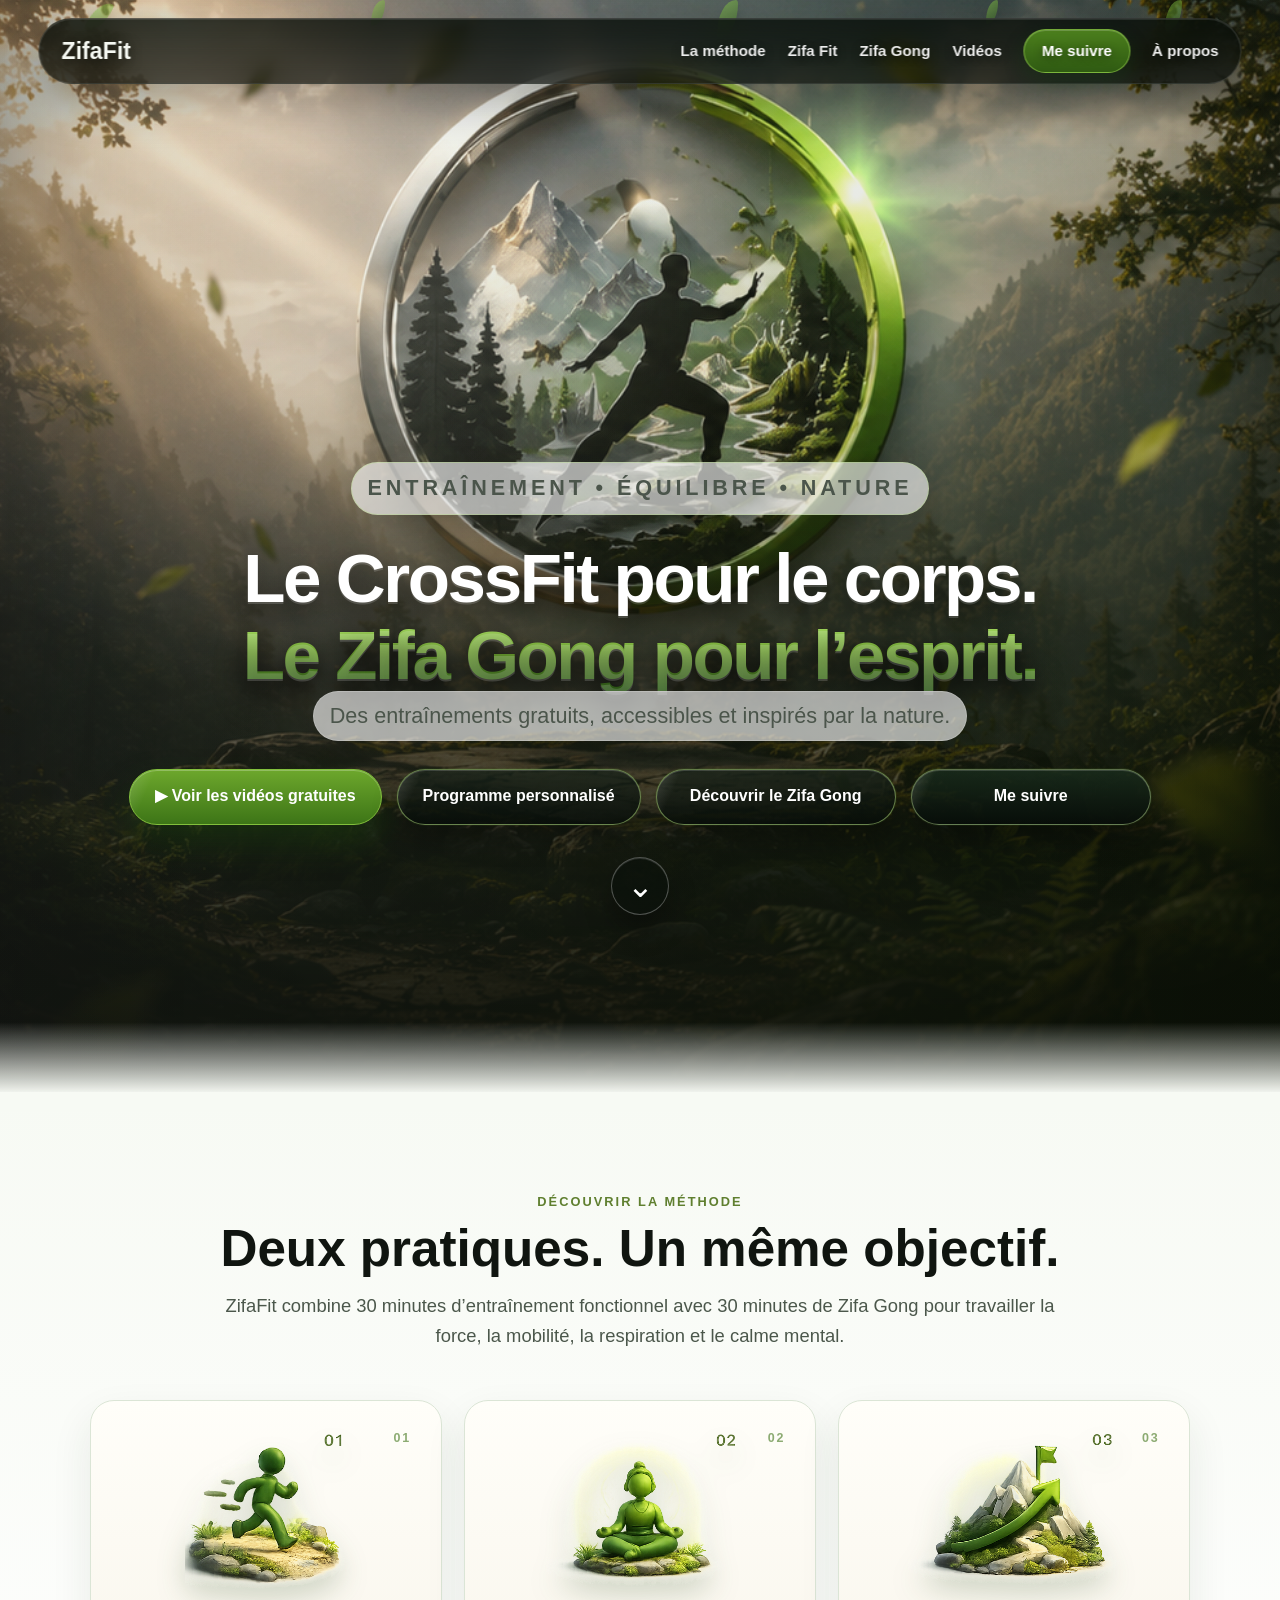
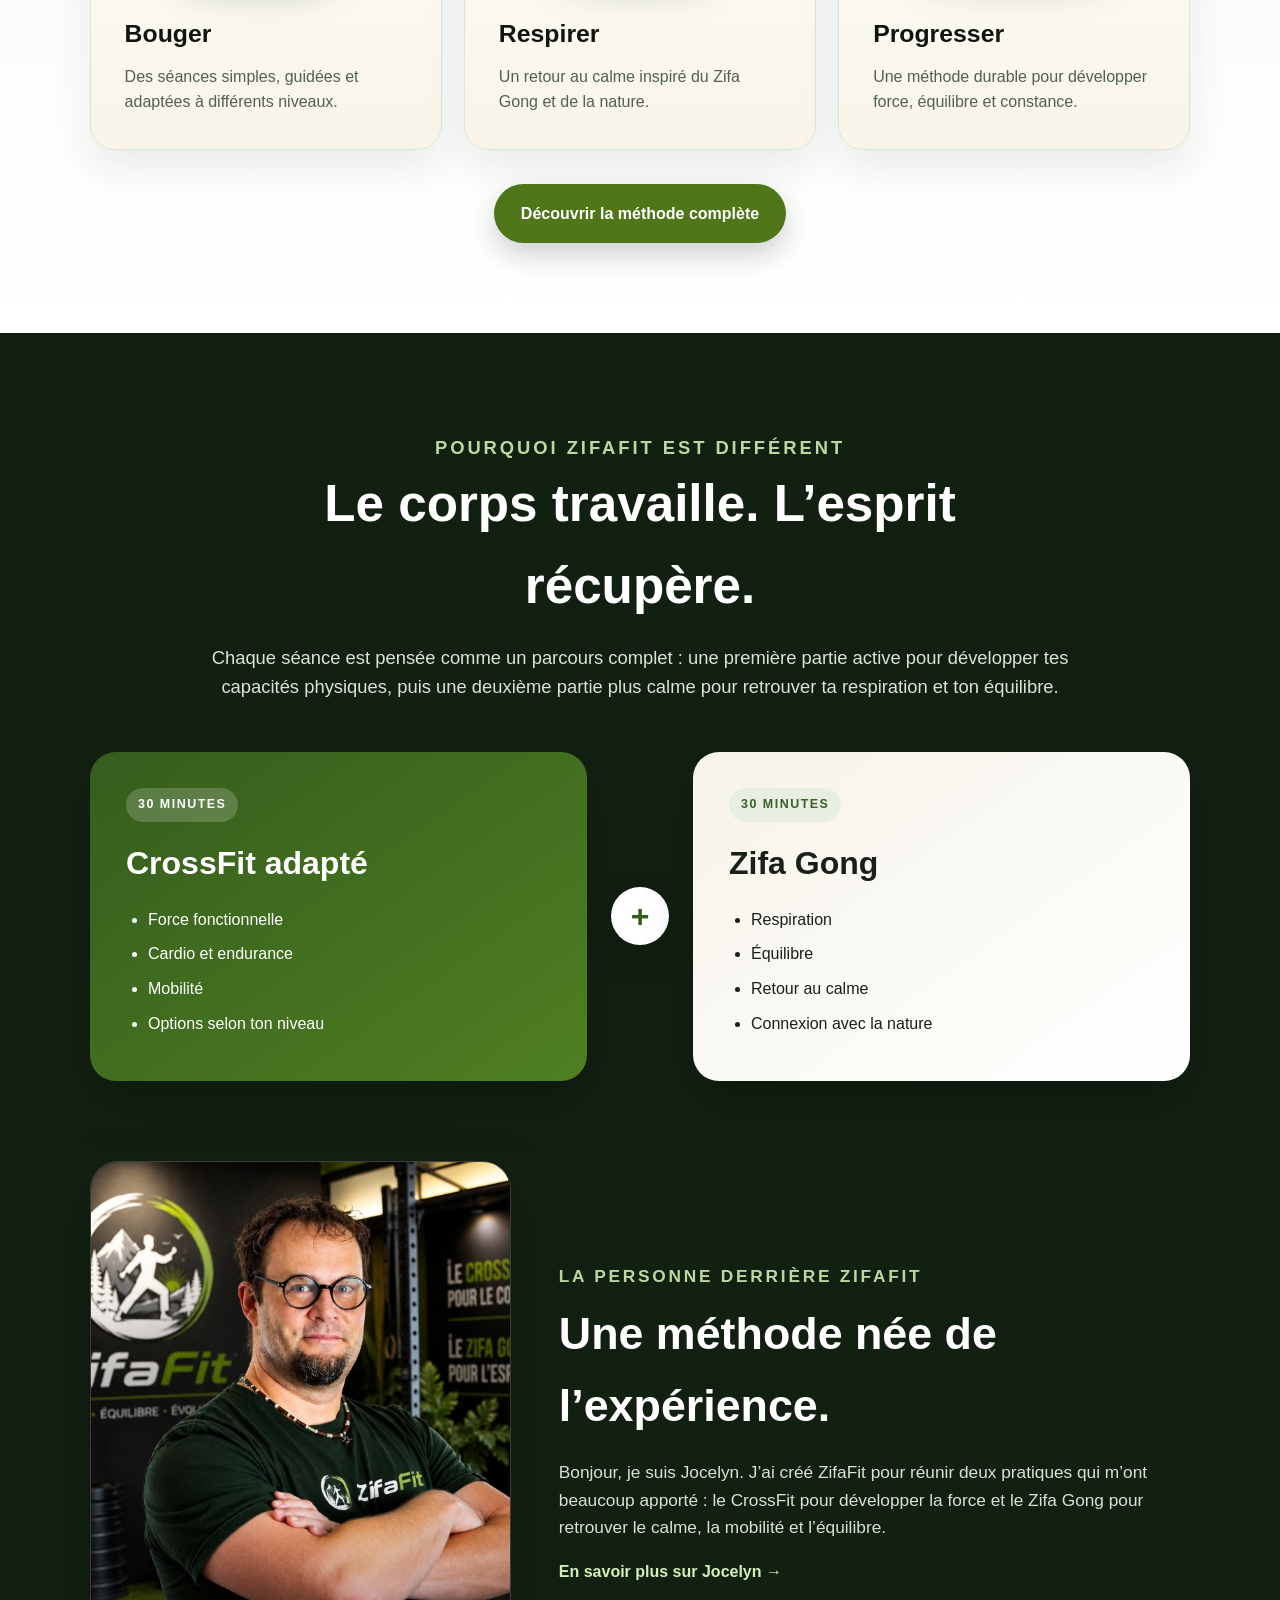
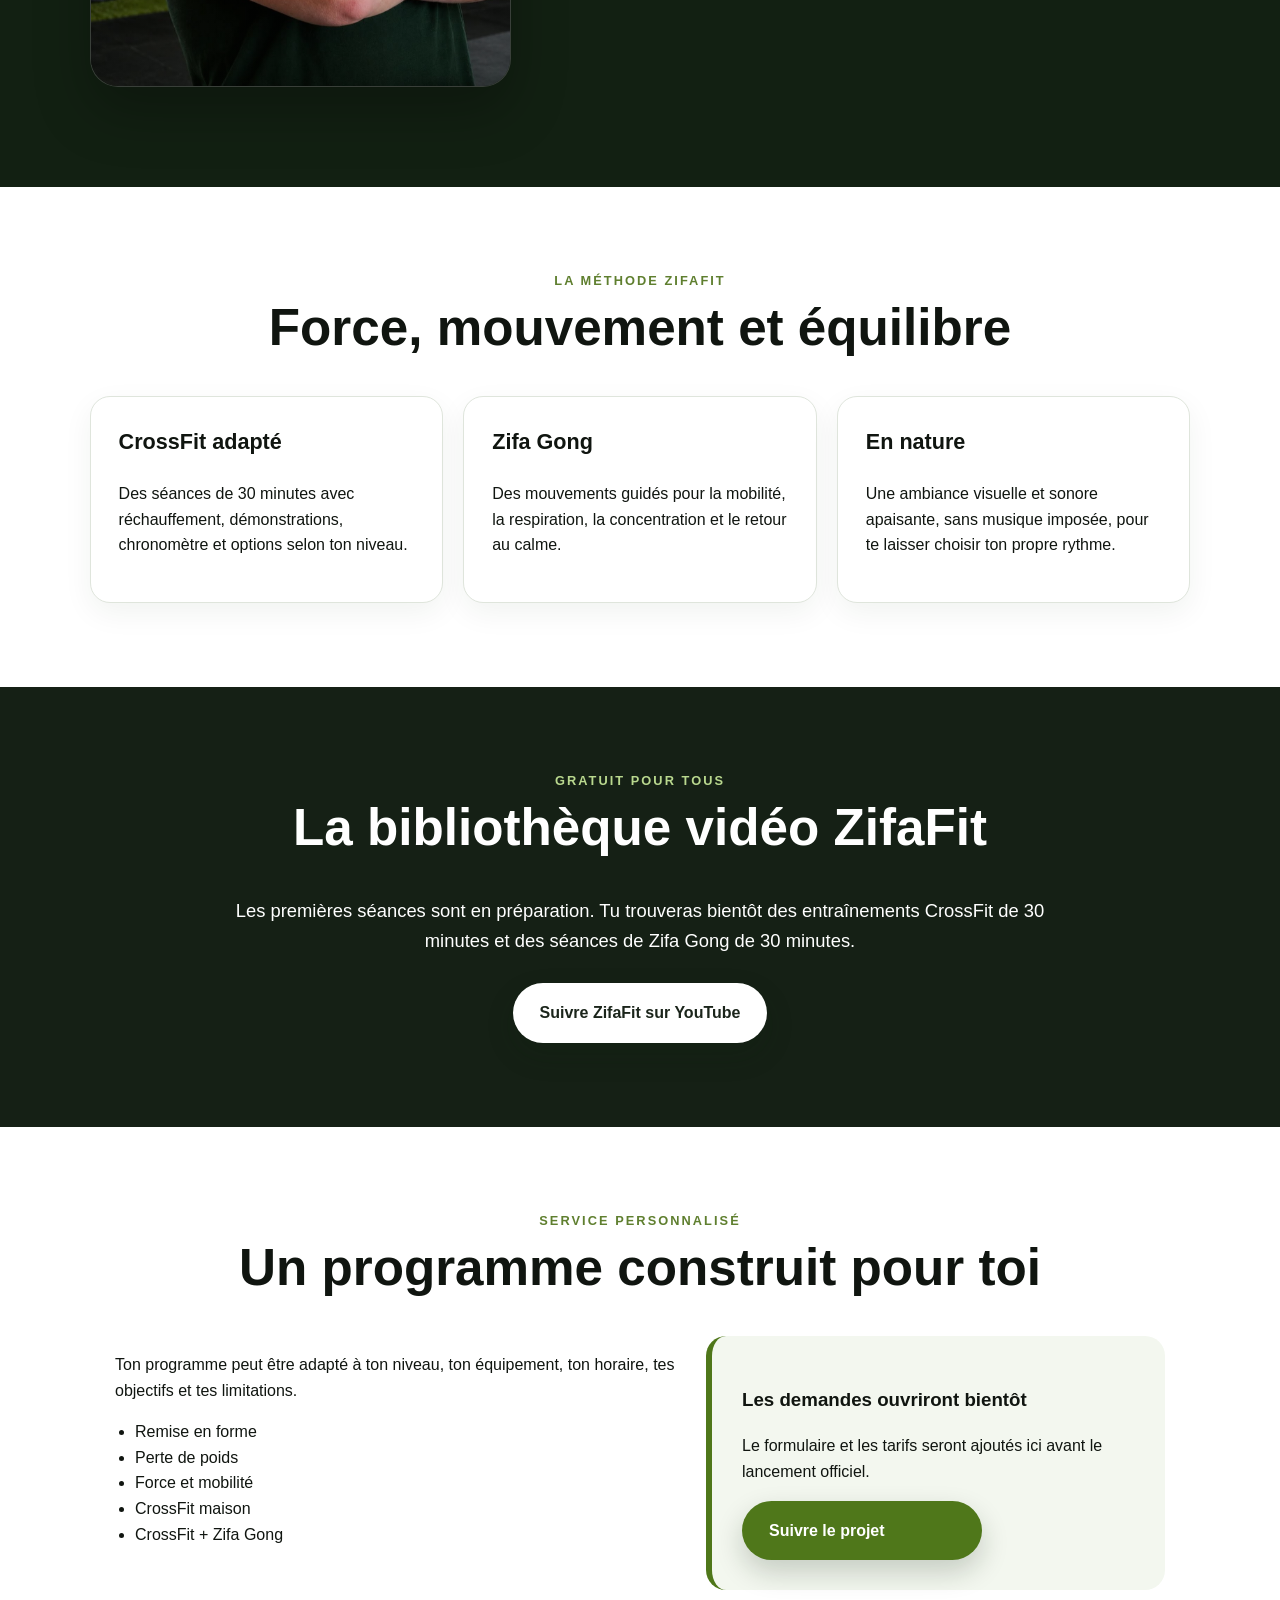
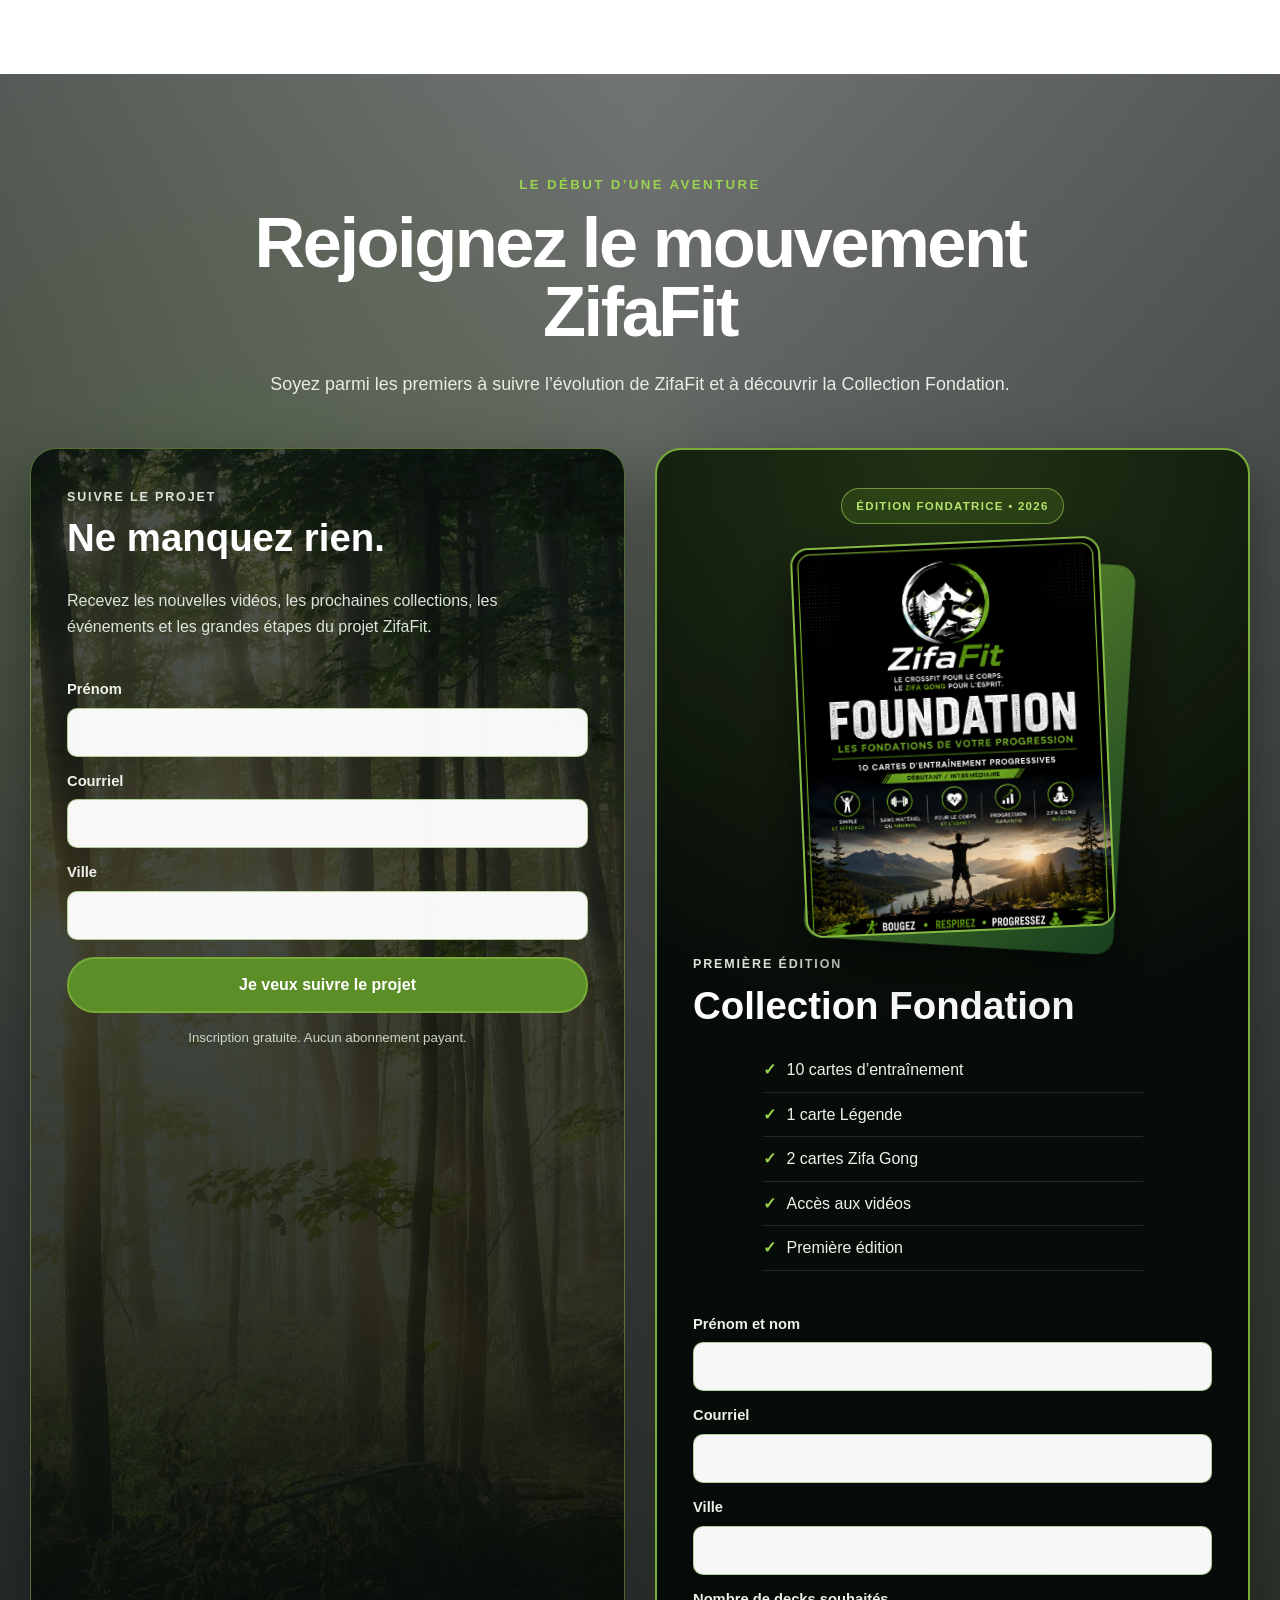
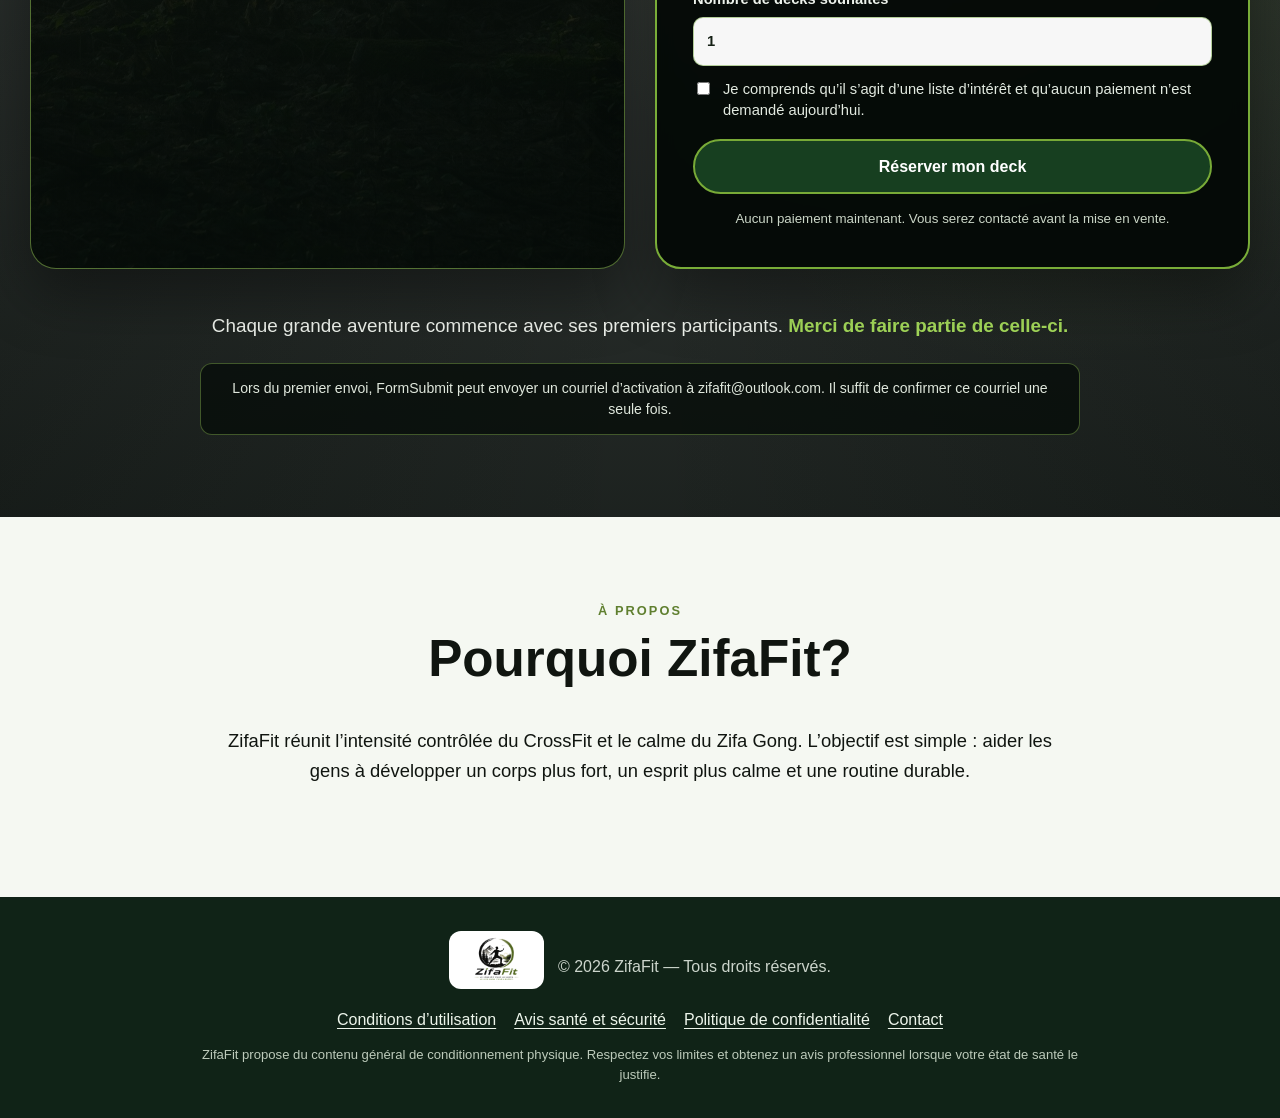
==== commit b24480ba: "Add files via upload" ====
--- a/index.html
+++ b/index.html
@@ -296,9 +296,10 @@
 <p class="wide-copy">ZifaFit réunit l’intensité contrôlée du CrossFit et le calme du Zifa Gong. L’objectif est simple : aider les gens à développer un corps plus fort, un esprit plus calme et une routine durable.</p>
 </section>
 </main>
-<footer>
-<img alt="" class="footer-logo" src="logo.png"/>
-<p>© 2026 ZifaFit — Tous droits réservés.</p>
+<footer class="site-footer">
+<div class="footer-main"><img alt="Logo ZifaFit" class="footer-logo" src="logo.png"/><p>© 2026 ZifaFit — Tous droits réservés.</p></div>
+<nav aria-label="Informations juridiques" class="footer-links"><a href="conditions-utilisation.html">Conditions d’utilisation</a><a href="avis-sante.html">Avis santé et sécurité</a><a href="politique-confidentialite.html">Politique de confidentialité</a><a href="mailto:zifafit@outlook.com">Contact</a></nav>
+<p class="footer-note">ZifaFit propose du contenu général de conditionnement physique. Respectez vos limites et obtenez un avis professionnel lorsque votre état de santé le justifie.</p>
 </footer>
 <script src="premium-home.js"></script>
 </body>
--- a/style.css
+++ b/style.css
@@ -1542,3 +1542,29 @@
   .card-icon.card-icon-3d{height:135px}
   .card-icon.card-icon-3d img{height:130px}
 }
+
+
+/* ===== Pré-lancement, sécurité et pied de page juridique ===== */
+.launch-notice{display:flex;align-items:center;justify-content:center;gap:14px;padding:16px 7vw;background:#173f24;color:#fff;text-align:center;line-height:1.45}
+.launch-notice strong{flex:0 0 auto;padding:6px 10px;border-radius:999px;background:#76a94b;color:#102a18;text-transform:uppercase;letter-spacing:.08em;font-size:.78rem}
+.launch-notice span{max-width:1050px}
+.training-safety-note{padding:30px 7vw;background:#fff7e3;border-top:1px solid #ead9a5;border-bottom:1px solid #ead9a5;text-align:center}
+.training-safety-note h2{margin:0 0 8px;color:#523b0a;font-size:1.15rem}
+.training-safety-note p{max-width:1100px;margin:0 auto;color:#544a36;line-height:1.6}
+.pp-launch-notice{margin-top:0}
+.pp-price-coming{font-size:1.65rem!important;line-height:1.15}
+.pp-form-disabled{position:relative;opacity:.86}
+.pp-disabled-fieldset{min-width:0;margin:0!important;padding:0!important;border:0!important}
+.pp-submit:disabled{cursor:not-allowed;opacity:.65}
+.site-footer{padding:34px 7vw;background:#102317;color:#edf5eb;text-align:center}
+.footer-main{display:flex;align-items:center;justify-content:center;gap:14px;flex-wrap:wrap}
+.site-footer .footer-logo{max-height:58px;width:auto}
+.footer-links{display:flex;justify-content:center;gap:18px;flex-wrap:wrap;margin:18px 0 12px}
+.footer-links a{color:#edf5eb;text-decoration:underline;text-underline-offset:3px}
+.footer-note{max-width:900px;margin:0 auto;color:#bdcbbb;font-size:.82rem;line-height:1.5}
+.legal-page{max-width:980px;margin:0 auto;padding:120px 24px 80px;color:#273126}
+.legal-page h1{color:#174b25;font-size:clamp(2.2rem,5vw,4rem)}
+.legal-page h2{margin-top:34px;color:#215d2d}
+.legal-page p,.legal-page li{line-height:1.7}
+.legal-callout{padding:18px 20px;border-left:5px solid #6e9f45;border-radius:8px;background:#edf4e8}
+@media(max-width:700px){.launch-notice{align-items:stretch;flex-direction:column;padding:16px 22px}.footer-main{flex-direction:column}.legal-page{padding-top:100px}}
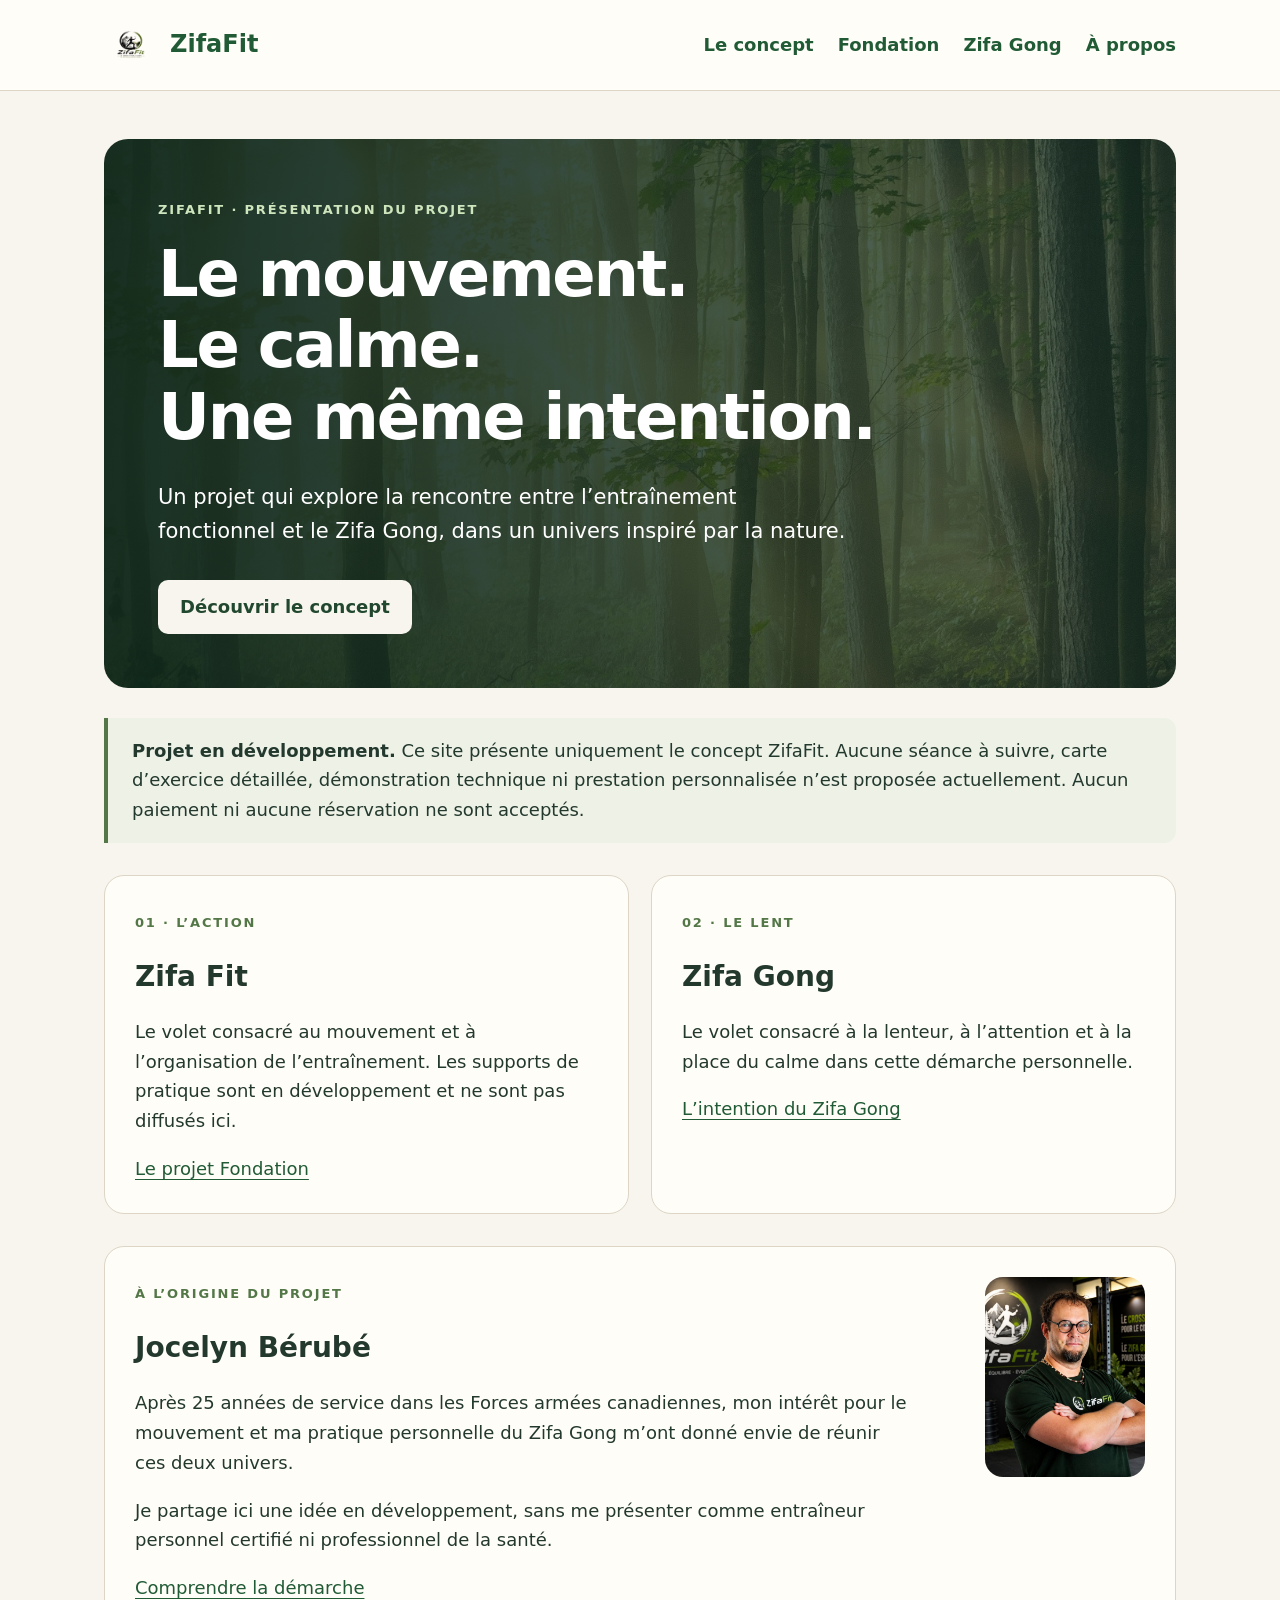
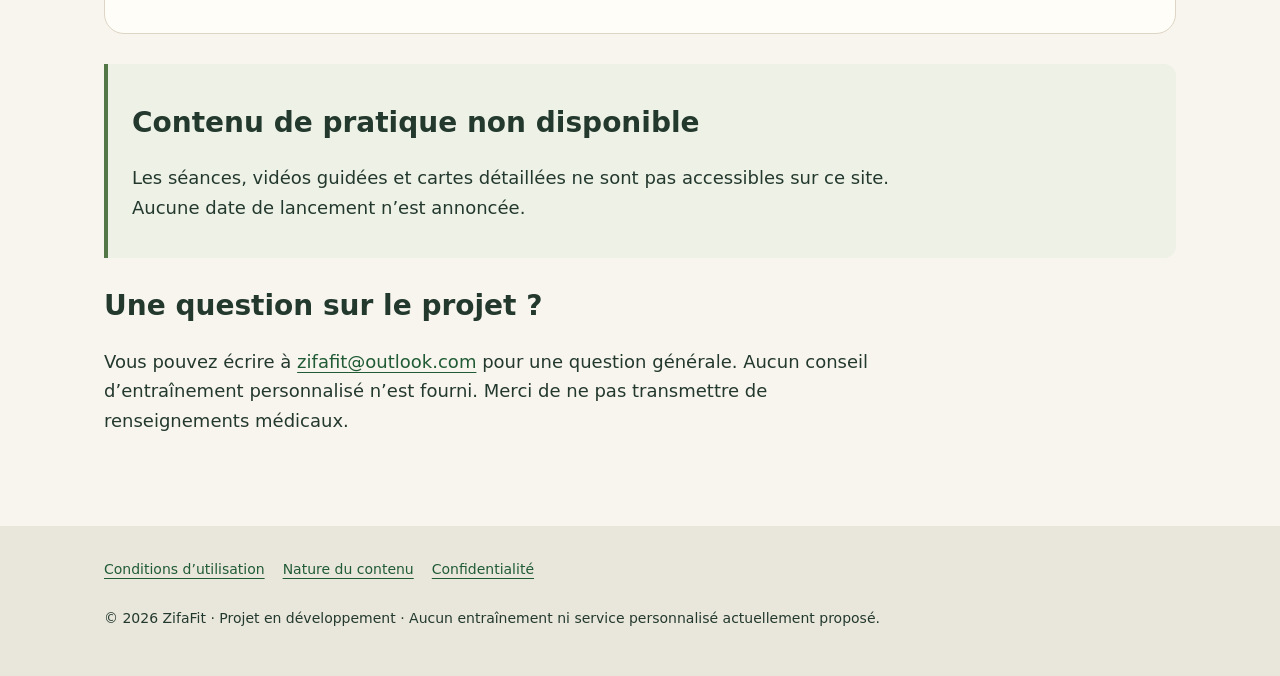
==== commit 770de895: "Add files via upload" ====
--- a/index.html
+++ b/index.html
@@ -1,306 +1 @@
-<!DOCTYPE html>
-
-<html lang="fr">
-<head>
-<meta charset="utf-8"/>
-<meta content="width=device-width, initial-scale=1" name="viewport"/>
-<meta content="ZifaFit réunit entraînement fonctionnel accessible et Zifa Gong pour développer un corps plus fort, un esprit plus calme et une routine durable." name="description"/>
-<title>ZifaFit | Bouger, respirer, progresser</title>
-<link href="style.css" rel="stylesheet"/>
-<link href="zifafit-interest.css" rel="stylesheet"/>
-<link href="premium-home.css?v=3" rel="stylesheet"/>
-<!-- Google tag (gtag.js) -->
-<script async="" src="https://www.googletagmanager.com/gtag/js?id=G-3ENFRR55ED"></script>
-<script>
-    window.dataLayer = window.dataLayer || [];
-    function gtag(){dataLayer.push(arguments);}
-    gtag('js', new Date());
-    gtag('config', 'G-3ENFRR55ED');
-  </script>
-<link href="https://zifafit.com/" rel="canonical"/><meta content="fr_CA" property="og:locale"/><meta content="website" property="og:type"/><meta content="ZifaFit | Bouger, respirer, progresser" property="og:title"/><meta content="ZifaFit réunit entraînement fonctionnel accessible et Zifa Gong pour développer un corps plus fort, un esprit plus calme et une routine durable." property="og:description"/><meta content="https://zifafit.com/" property="og:url"/><meta content="https://zifafit.com/zifafit-hero-premium.jpg" property="og:image"/><meta content="summary_large_image" name="twitter:card"/></head>
-<body>
-<header class="site-header">
-<a aria-label="Accueil ZifaFit" class="brand" href="#accueil">ZifaFit</a>
-<nav aria-label="Navigation principale">
-<a href="methode.html">La méthode</a>
-<a href="collection-fondation.html">Zifa Fit</a>
-<a href="zifa-gong.html">Zifa Gong</a>
-<a href="#videos">Vidéos</a>
-<a href="#interet">Me suivre</a>
-<a href="#apropos">À propos</a>
-</nav>
-</header>
-<main>
-<section class="hero premium-hero" id="accueil">
-<div aria-hidden="true" class="premium-hero-bg"></div>
-<div aria-hidden="true" class="premium-hero-vignette"></div>
-<div aria-hidden="true" class="premium-leaves">
-<span class="leaf leaf-1"></span>
-<span class="leaf leaf-2"></span>
-<span class="leaf leaf-3"></span>
-<span class="leaf leaf-4"></span>
-<span class="leaf leaf-5"></span>
-</div>
-<div class="hero-content premium-hero-content">
-<p class="premium-kicker">ENTRAÎNEMENT • ÉQUILIBRE • NATURE</p>
-<h1 class="premium-title">
-<span>Le CrossFit pour le corps.</span>
-<span>Le Zifa Gong pour l’esprit.</span>
-</h1>
-<p class="hero-intro premium-intro">
-          Des entraînements gratuits, accessibles et inspirés par la nature.
-        </p>
-<div class="actions premium-home-actions">
-<a class="button primary premium-button premium-button-main" href="https://www.youtube.com/@Zifafit" rel="noopener noreferrer" target="_blank">
-            ▶ Voir les vidéos gratuites
-          </a>
-<a class="button secondary premium-button" href="programme-personnalise.html">
-            Programme personnalisé
-          </a>
-<a class="button secondary premium-button" href="zifa-gong.html">
-            Découvrir le Zifa Gong
-          </a>
-<a class="button premium-button premium-button-follow" href="#interet">
-            Me suivre
-          </a>
-</div>
-<a aria-label="Descendre vers la section suivante" class="scroll-cue premium-scroll" href="#interet">⌄</a>
-</div>
-</section>
-<section class="discover" id="decouvrir">
-<div aria-hidden="true" class="section-transition"></div>
-<div class="discover-copy">
-<p class="eyebrow">Découvrir la méthode</p>
-<h2>Deux pratiques. Un même objectif.</h2>
-<p>ZifaFit combine 30 minutes d’entraînement fonctionnel avec 30 minutes de Zifa Gong pour travailler la force, la mobilité, la respiration et le calme mental.</p>
-</div>
-<div class="discover-grid">
-<article class="discover-card">
-<div aria-hidden="true" class="card-icon card-icon-3d">
-<img alt="" decoding="async" loading="lazy" src="icon-bouger-3d.png?v=3"/>
-</div>
-<span class="number">01</span>
-<h3>Bouger</h3>
-<p>Des séances simples, guidées et adaptées à différents niveaux.</p>
-</article>
-<article class="discover-card">
-<div aria-hidden="true" class="card-icon card-icon-3d">
-<img alt="" decoding="async" loading="lazy" src="icon-respirer-3d.png?v=3"/>
-</div>
-<span class="number">02</span>
-<h3>Respirer</h3>
-<p>Un retour au calme inspiré du Zifa Gong et de la nature.</p>
-</article>
-<article class="discover-card">
-<div aria-hidden="true" class="card-icon card-icon-3d">
-<img alt="" decoding="async" loading="lazy" src="icon-progresser-3d.png?v=3"/>
-</div>
-<span class="number">03</span>
-<h3>Progresser</h3>
-<p>Une méthode durable pour développer force, équilibre et constance.</p>
-</article>
-</div>
-<div class="discover-action">
-<a class="button primary" href="methode.html">Découvrir la méthode complète</a>
-</div>
-</section>
-<section class="split-method" id="methode">
-<div class="split-copy">
-<p class="eyebrow">Pourquoi ZifaFit est différent</p>
-<h2>Le corps travaille. L’esprit récupère.</h2>
-<p>Chaque séance est pensée comme un parcours complet : une première partie active pour développer tes capacités physiques, puis une deuxième partie plus calme pour retrouver ta respiration et ton équilibre.</p>
-</div>
-<div class="split-grid">
-<article class="method-panel active-panel">
-<div class="panel-label">30 minutes</div>
-<h3>CrossFit adapté</h3>
-<ul>
-<li>Force fonctionnelle</li>
-<li>Cardio et endurance</li>
-<li>Mobilité</li>
-<li>Options selon ton niveau</li>
-</ul>
-</article>
-<div aria-hidden="true" class="plus-sign">+</div>
-<article class="method-panel calm-panel">
-<div class="panel-label">30 minutes</div>
-<h3>Zifa Gong</h3>
-<ul>
-<li>Respiration</li>
-<li>Équilibre</li>
-<li>Retour au calme</li>
-<li>Connexion avec la nature</li>
-</ul>
-</article>
-</div>
-<div class="coach-block">
-<div class="coach-photo-wrap">
-<img alt="Jocelyn, fondateur de ZifaFit" class="coach-photo" decoding="async" loading="lazy" src="jocelyn-zifafit.jpg"/>
-</div>
-<div class="coach-copy">
-<p class="eyebrow">La personne derrière ZifaFit</p>
-<h2>Une méthode née de l’expérience.</h2>
-<p>Bonjour, je suis Jocelyn. J’ai créé ZifaFit pour réunir deux pratiques qui m’ont beaucoup apporté : le CrossFit pour développer la force et le Zifa Gong pour retrouver le calme, la mobilité et l’équilibre.</p>
-<a class="text-link" href="#apropos">En savoir plus sur Jocelyn →</a>
-</div>
-</div>
-</section>
-<section class="section">
-<div class="section-heading">
-<p class="eyebrow">La méthode ZifaFit</p>
-<h2>Force, mouvement et équilibre</h2>
-</div>
-<div class="cards">
-<article class="card">
-<h3>CrossFit adapté</h3>
-<p>Des séances de 30 minutes avec réchauffement, démonstrations, chronomètre et options selon ton niveau.</p>
-</article>
-<article class="card">
-<h3>Zifa Gong</h3>
-<p>Des mouvements guidés pour la mobilité, la respiration, la concentration et le retour au calme.</p>
-</article>
-<article class="card">
-<h3>En nature</h3>
-<p>Une ambiance visuelle et sonore apaisante, sans musique imposée, pour te laisser choisir ton propre rythme.</p>
-</article>
-</div>
-</section>
-<section class="section dark" id="videos">
-<div class="section-heading">
-<p class="eyebrow">Gratuit pour tous</p>
-<h2>La bibliothèque vidéo ZifaFit</h2>
-</div>
-<p class="wide-copy">Les premières séances sont en préparation. Tu trouveras bientôt des entraînements CrossFit de 30 minutes et des séances de Zifa Gong de 30 minutes.</p>
-<a class="button light" href="https://www.youtube.com/@Zifafit" rel="noopener noreferrer" target="_blank">Suivre ZifaFit sur YouTube</a>
-</section>
-<section class="section" id="programmes">
-<div class="section-heading">
-<p class="eyebrow">Service personnalisé</p>
-<h2>Un programme construit pour toi</h2>
-</div>
-<div class="program-grid">
-<div>
-<p>Ton programme peut être adapté à ton niveau, ton équipement, ton horaire, tes objectifs et tes limitations.</p>
-<ul>
-<li>Remise en forme</li>
-<li>Perte de poids</li>
-<li>Force et mobilité</li>
-<li>CrossFit maison</li>
-<li>CrossFit + Zifa Gong</li>
-</ul>
-</div>
-<div class="contact-box">
-<h3>Les demandes ouvriront bientôt</h3>
-<p>Le formulaire et les tarifs seront ajoutés ici avant le lancement officiel.</p>
-<a class="button primary" href="#interet">Suivre le projet</a>
-</div>
-</div>
-</section>
-<section class="interest-section launch-section" id="interet">
-<div aria-hidden="true" class="launch-overlay"></div>
-<div class="interest-container launch-container">
-<p class="interest-kicker">LE DÉBUT D’UNE AVENTURE</p>
-<h2>Rejoignez le mouvement ZifaFit</h2>
-<p class="interest-intro">
-          Soyez parmi les premiers à suivre l’évolution de ZifaFit et à découvrir
-          la Collection Fondation.
-        </p>
-<div class="interest-grid launch-grid">
-<article class="interest-card launch-card follow-card">
-<p class="launch-label">SUIVRE LE PROJET</p>
-<h3>Ne manquez rien.</h3>
-<p>
-              Recevez les nouvelles vidéos, les prochaines collections,
-              les événements et les grandes étapes du projet ZifaFit.
-            </p>
-<form action="https://formsubmit.co/zifafit@outlook.com" class="interest-form" method="POST">
-<input name="_subject" type="hidden" value="Nouvelle personne intéressée par ZifaFit"/>
-<input name="_template" type="hidden" value="table"/>
-<input name="_captcha" type="hidden" value="false"/>
-<input name="Demande" type="hidden" value="Suivre le projet ZifaFit"/>
-<label>
-                Prénom
-                <input autocomplete="given-name" name="Prénom" required="" type="text"/>
-</label>
-<label>
-                Courriel
-                <input autocomplete="email" name="Courriel" required="" type="email"/>
-</label>
-<label>
-                Ville
-                <input autocomplete="address-level2" name="Ville" type="text"/>
-</label>
-<button class="interest-submit" type="submit">Je veux suivre le projet</button>
-</form>
-<small>Inscription gratuite. Aucun abonnement payant.</small>
-</article>
-<article class="interest-card launch-card deck-card">
-<div class="founder-badge">ÉDITION FONDATRICE • 2026</div>
-<div aria-hidden="true" class="deck-visual">
-<img alt="" decoding="async" loading="lazy" src="foundation-cover.png"/>
-</div>
-<p class="edition-label">PREMIÈRE ÉDITION</p>
-<h3>Collection Fondation</h3>
-<ul class="deck-list">
-<li>10 cartes d’entraînement</li>
-<li>1 carte Légende</li>
-<li>2 cartes Zifa Gong</li>
-<li>Accès aux vidéos</li>
-<li>Première édition</li>
-</ul>
-<form action="https://formsubmit.co/zifafit@outlook.com" class="interest-form" method="POST">
-<input name="_subject" type="hidden" value="Nouvelle réservation d'intérêt — Deck ZifaFit Fondation"/>
-<input name="_template" type="hidden" value="table"/>
-<input name="_captcha" type="hidden" value="false"/>
-<input name="Demande" type="hidden" value="Réserver le premier deck ZifaFit Fondation"/>
-<label>
-                Prénom et nom
-                <input autocomplete="name" name="Nom" required="" type="text"/>
-</label>
-<label>
-                Courriel
-                <input autocomplete="email" name="Courriel" required="" type="email"/>
-</label>
-<label>
-                Ville
-                <input autocomplete="address-level2" name="Ville" required="" type="text"/>
-</label>
-<label>
-                Nombre de decks souhaités
-                <input max="20" min="1" name="Quantité souhaitée" required="" type="number" value="1"/>
-</label>
-<label class="consent-line">
-<input name="Confirmation" required="" type="checkbox" value="Liste d’intérêt sans paiement"/>
-<span>Je comprends qu’il s’agit d’une liste d’intérêt et qu’aucun paiement n’est demandé aujourd’hui.</span>
-</label>
-<button class="interest-submit deck-submit" type="submit">Réserver mon deck</button>
-</form>
-<small>Aucun paiement maintenant. Vous serez contacté avant la mise en vente.</small>
-</article>
-</div>
-<p class="launch-closing">
-          Chaque grande aventure commence avec ses premiers participants.
-          <strong>Merci de faire partie de celle-ci.</strong>
-</p>
-<p class="form-note">
-          Lors du premier envoi, FormSubmit peut envoyer un courriel d’activation à
-          zifafit@outlook.com. Il suffit de confirmer ce courriel une seule fois.
-        </p>
-</div>
-</section>
-<section class="section soft" id="apropos">
-<div class="section-heading">
-<p class="eyebrow">À propos</p>
-<h2>Pourquoi ZifaFit?</h2>
-</div>
-<p class="wide-copy">ZifaFit réunit l’intensité contrôlée du CrossFit et le calme du Zifa Gong. L’objectif est simple : aider les gens à développer un corps plus fort, un esprit plus calme et une routine durable.</p>
-</section>
-</main>
-<footer class="site-footer">
-<div class="footer-main"><img alt="Logo ZifaFit" class="footer-logo" src="logo.png"/><p>© 2026 ZifaFit — Tous droits réservés.</p></div>
-<nav aria-label="Informations juridiques" class="footer-links"><a href="conditions-utilisation.html">Conditions d’utilisation</a><a href="avis-sante.html">Avis santé et sécurité</a><a href="politique-confidentialite.html">Politique de confidentialité</a><a href="mailto:zifafit@outlook.com">Contact</a></nav>
-<p class="footer-note">ZifaFit propose du contenu général de conditionnement physique. Respectez vos limites et obtenez un avis professionnel lorsque votre état de santé le justifie.</p>
-</footer>
-<script src="premium-home.js"></script>
-</body>
-</html>
+<!doctype html><html lang="fr"><head><meta charset="utf-8"><meta name="viewport" content="width=device-width,initial-scale=1"><title>ZifaFit — Le mouvement et le calme, un projet en développement</title><meta name="description" content="Présentation du projet ZifaFit : explorer la rencontre entre entraînement fonctionnel et Zifa Gong."><link rel="canonical" href="https://zifafit.com/"><link rel="stylesheet" href="presentation.css"></head><body><header><nav aria-label="Navigation principale"><a class="brand" href="index.html"><img src="logo.png" alt="">ZifaFit</a><a href="methode.html">Le concept</a><a href="collection-fondation.html">Fondation</a><a href="zifa-gong.html">Zifa Gong</a><a href="index.html#apropos">À propos</a></nav></header><main><section class="hero"><span class="eyebrow">ZifaFit · Présentation du projet</span><h1>Le mouvement.<br>Le calme.<br>Une même intention.</h1><p>Un projet qui explore la rencontre entre l’entraînement fonctionnel et le Zifa Gong, dans un univers inspiré par la nature.</p><a class="button" href="methode.html">Découvrir le concept</a></section><aside class="notice"><strong>Projet en développement.</strong> Ce site présente uniquement le concept ZifaFit. Aucune séance à suivre, carte d’exercice détaillée, démonstration technique ni prestation personnalisée n’est proposée actuellement. Aucun paiement ni aucune réservation ne sont acceptés.</aside><div class="grid"><section class="panel"><span class="eyebrow">01 · L’action</span><h2>Zifa Fit</h2><p>Le volet consacré au mouvement et à l’organisation de l’entraînement. Les supports de pratique sont en développement et ne sont pas diffusés ici.</p><a href="collection-fondation.html">Le projet Fondation</a></section><section class="panel"><span class="eyebrow">02 · Le lent</span><h2>Zifa Gong</h2><p>Le volet consacré à la lenteur, à l’attention et à la place du calme dans cette démarche personnelle.</p><a href="zifa-gong.html">L’intention du Zifa Gong</a></section></div><section id="apropos" class="panel"><img class="portrait" src="jocelyn-zifafit.jpg" alt="Jocelyn, créateur du projet ZifaFit"><span class="eyebrow">À l’origine du projet</span><h2>Jocelyn Bérubé</h2><p>Après 25 années de service dans les Forces armées canadiennes, mon intérêt pour le mouvement et ma pratique personnelle du Zifa Gong m’ont donné envie de réunir ces deux univers.</p><p>Je partage ici une idée en développement, sans me présenter comme entraîneur personnel certifié ni professionnel de la santé.</p><a href="methode.html">Comprendre la démarche</a></section><section id="videos" class="notice"><h2>Contenu de pratique non disponible</h2><p>Les séances, vidéos guidées et cartes détaillées ne sont pas accessibles sur ce site. Aucune date de lancement n’est annoncée.</p></section><section id="suivre"><h2>Une question sur le projet ?</h2><p>Vous pouvez écrire à <a href="mailto:zifafit@outlook.com">zifafit@outlook.com</a> pour une question générale. Aucun conseil d’entraînement personnalisé n’est fourni. Merci de ne pas transmettre de renseignements médicaux.</p></section></main><footer><div><a href="conditions-utilisation.html">Conditions d’utilisation</a><a href="avis-sante.html">Nature du contenu</a><a href="politique-confidentialite.html">Confidentialité</a><p>© 2026 ZifaFit · Projet en développement · Aucun entraînement ni service personnalisé actuellement proposé.</p></div></footer></body></html>
--- a/presentation.css
+++ b/presentation.css
@@ -0,0 +1 @@
+*{box-sizing:border-box}body{margin:0;background:#f8f5ee;color:#24392e;font:18px/1.65 system-ui,sans-serif}a{color:#215b35;text-underline-offset:4px}header{background:#fffdf8;border-bottom:1px solid #ddd5c5}nav{max-width:1120px;margin:auto;padding:18px 24px;display:flex;align-items:center;gap:24px;flex-wrap:wrap}nav a{text-decoration:none;font-weight:650}nav .brand{display:flex;align-items:center;gap:12px;margin-right:auto;font-size:24px}.brand img{width:54px;height:54px;object-fit:contain}main{max-width:1120px;margin:auto;padding:48px 24px 72px}h1{font-size:clamp(34px,5.5vw,64px);line-height:1.12;letter-spacing:-.035em;margin:16px 0 26px}h2{font-size:28px;line-height:1.25}p{max-width:780px}.eyebrow{font-weight:750;letter-spacing:.14em;font-size:13px;text-transform:uppercase;color:#537747}.hero{padding:54px;border-radius:24px;background:linear-gradient(90deg,rgba(12,37,25,.95),rgba(12,37,25,.65)),url(forest-bg.jpg) center/cover;color:#fff}.hero .eyebrow{color:#cee5bd}.hero p{font-size:21px;max-width:700px}.hero a{color:#fff}.notice{border-left:4px solid #537747;padding:18px 24px;background:#edf1e6;margin:30px 0;border-radius:0 12px 12px 0}.grid{display:grid;grid-template-columns:repeat(2,minmax(0,1fr));gap:22px;margin:32px 0}.panel{background:#fffdf8;border:1px solid #ddd5c5;border-radius:20px;padding:30px}.panel p:last-child{margin-bottom:0}.button{display:inline-block;background:#225b35;color:white!important;text-decoration:none;padding:12px 22px;border-radius:10px;font-weight:650;margin:10px 10px 0 0}.hero .button{background:#f8f5ee;color:#21482e!important}.portrait{width:160px;border-radius:18px;float:right;margin:0 0 24px 24px}footer{background:#e9e7dc;padding:32px 24px;font-size:14px}footer>div{max-width:1072px;margin:auto}footer a{display:inline-block;margin:0 18px 12px 0}:focus-visible{outline:3px solid #b38b29;outline-offset:5px}@media(max-width:640px){nav{gap:12px;font-size:14px}.brand{width:100%}main{padding:30px 18px 48px}.hero{padding:30px 23px}.hero p{font-size:18px}.grid{grid-template-columns:1fr}.panel{padding:24px}.portrait{float:none;margin:0;width:140px}}
